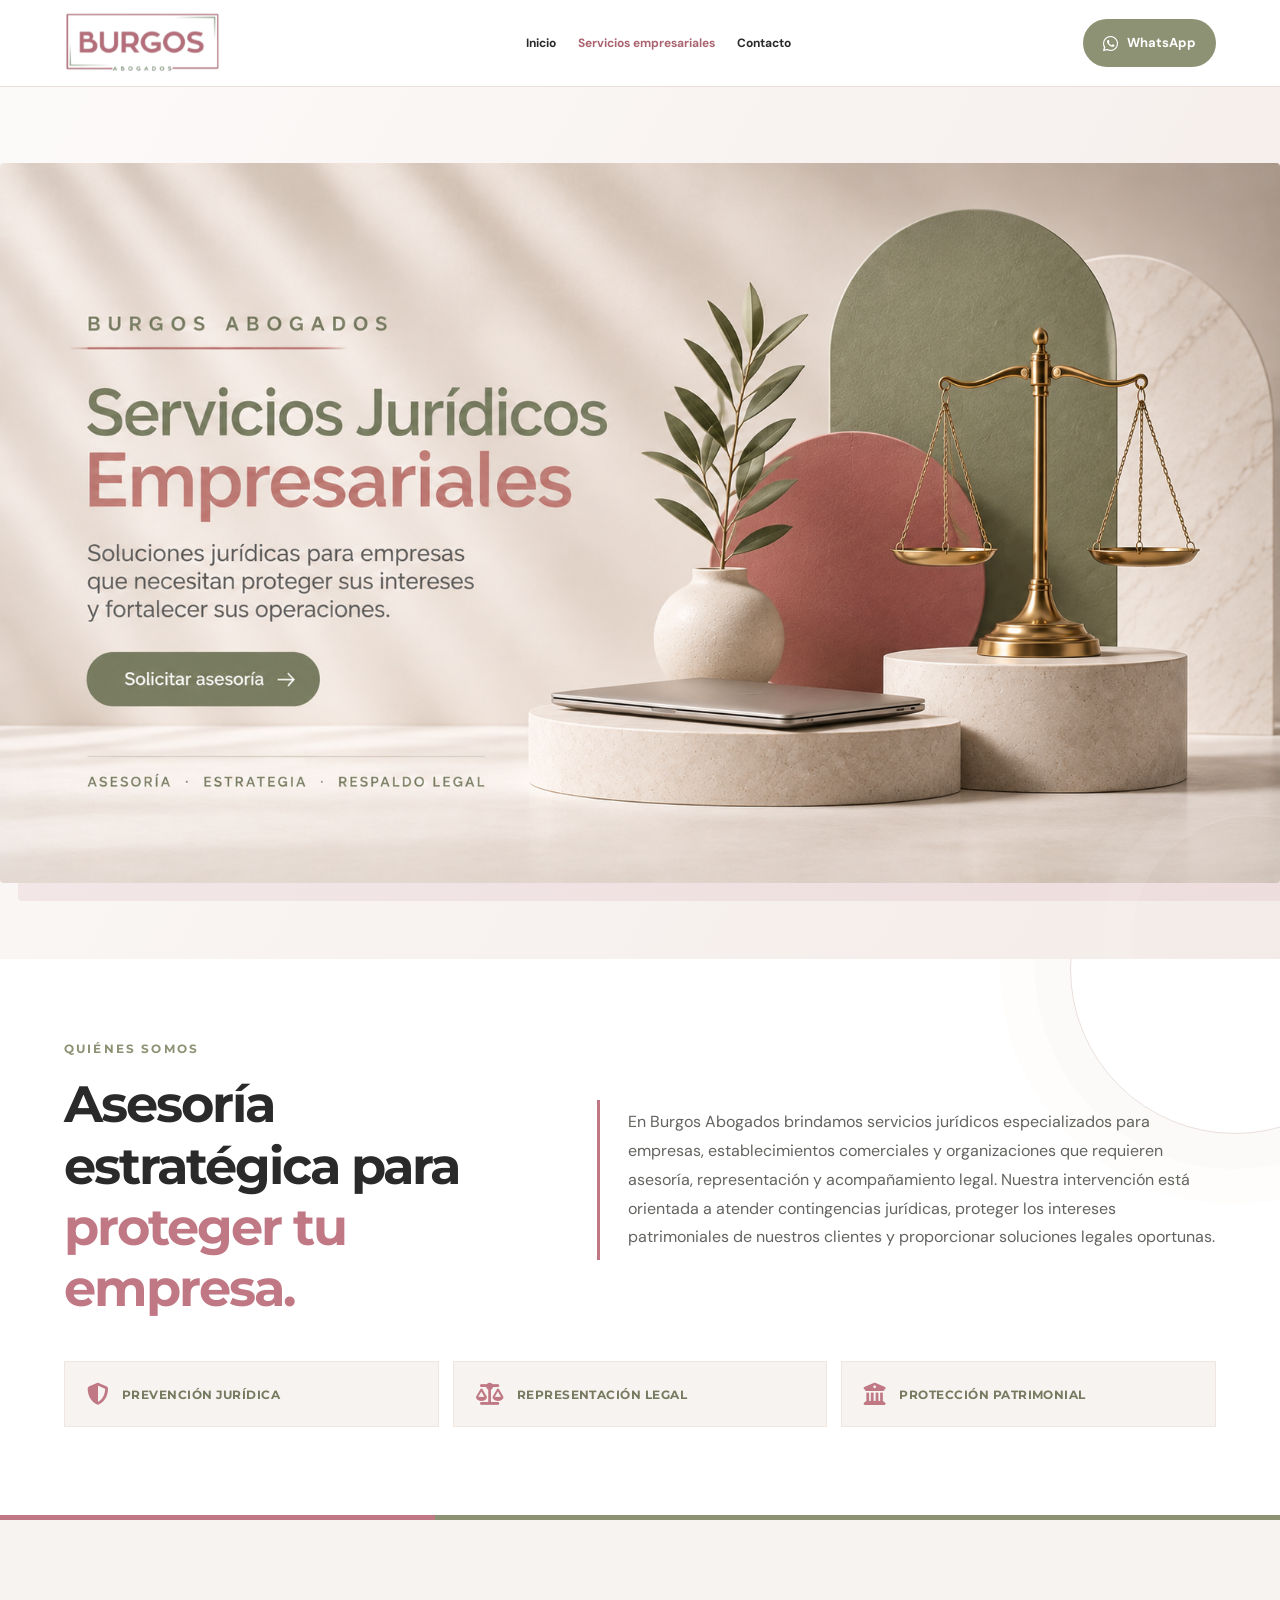
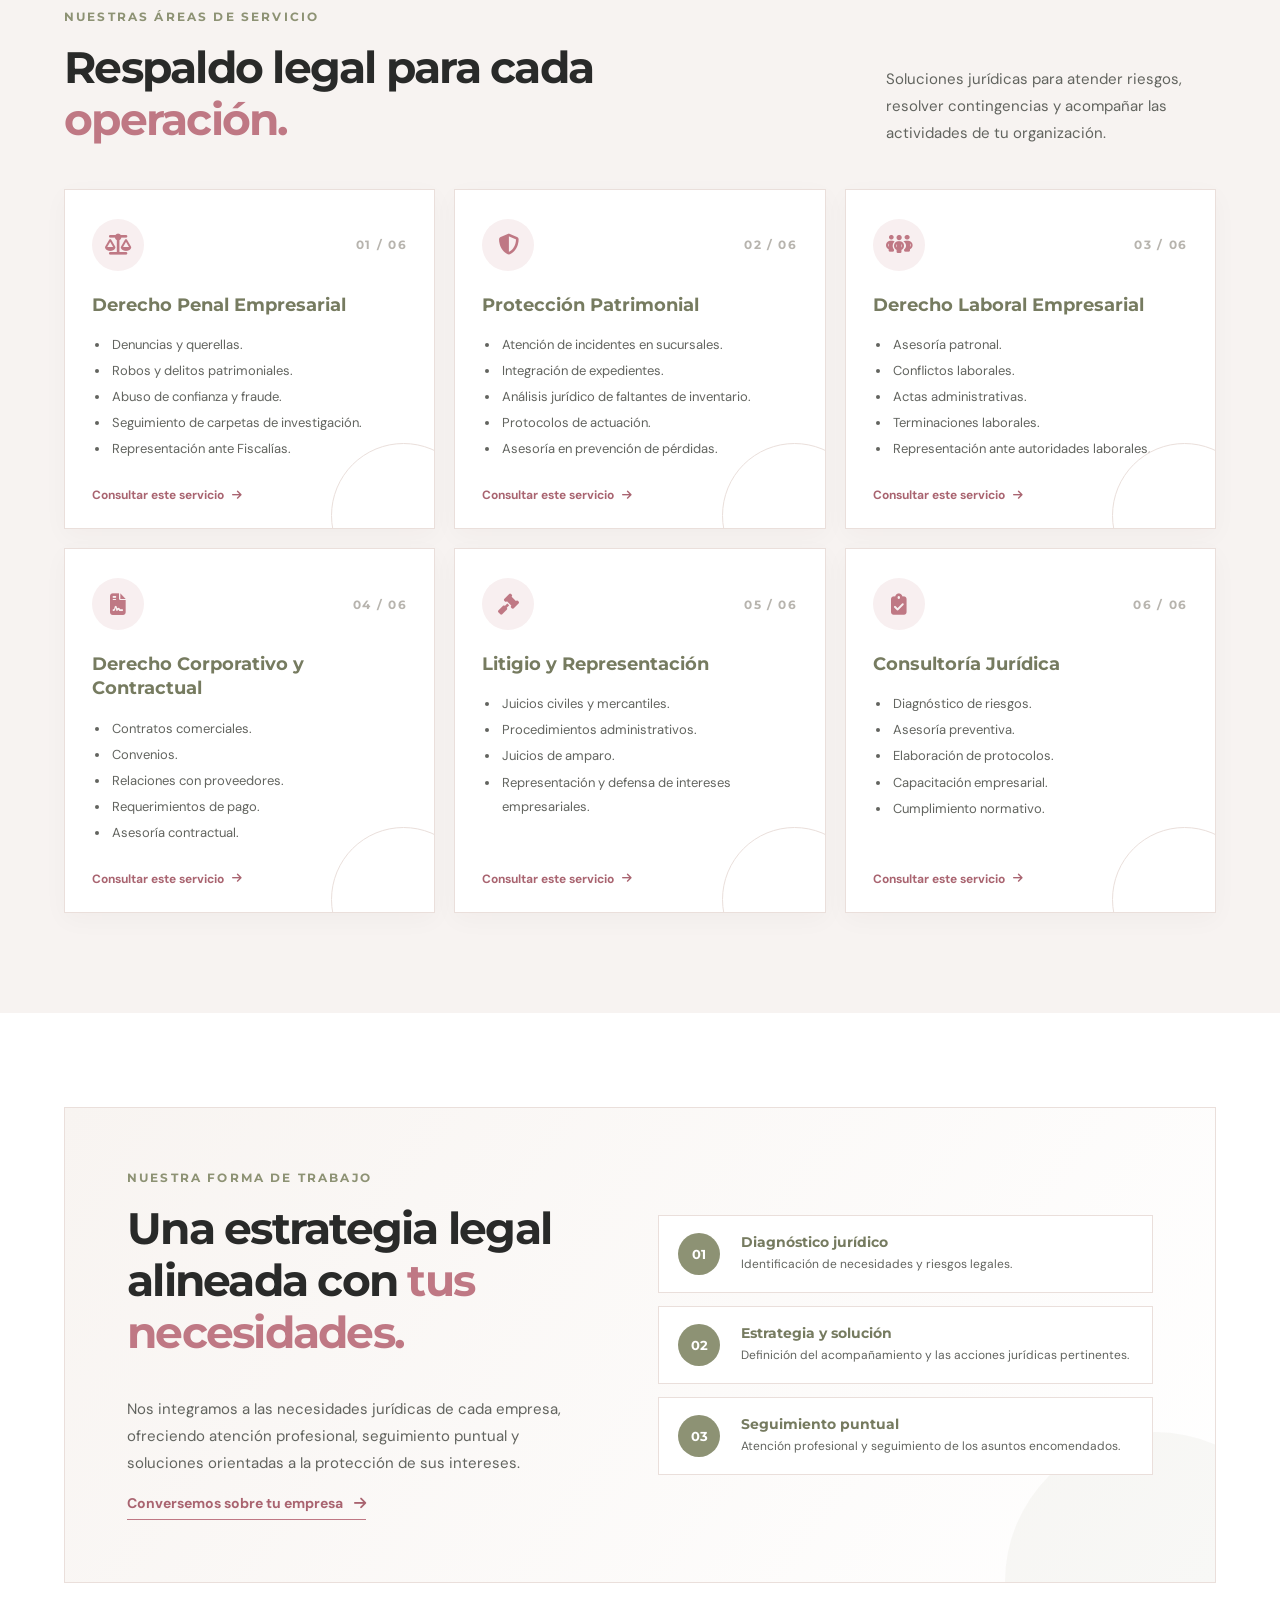
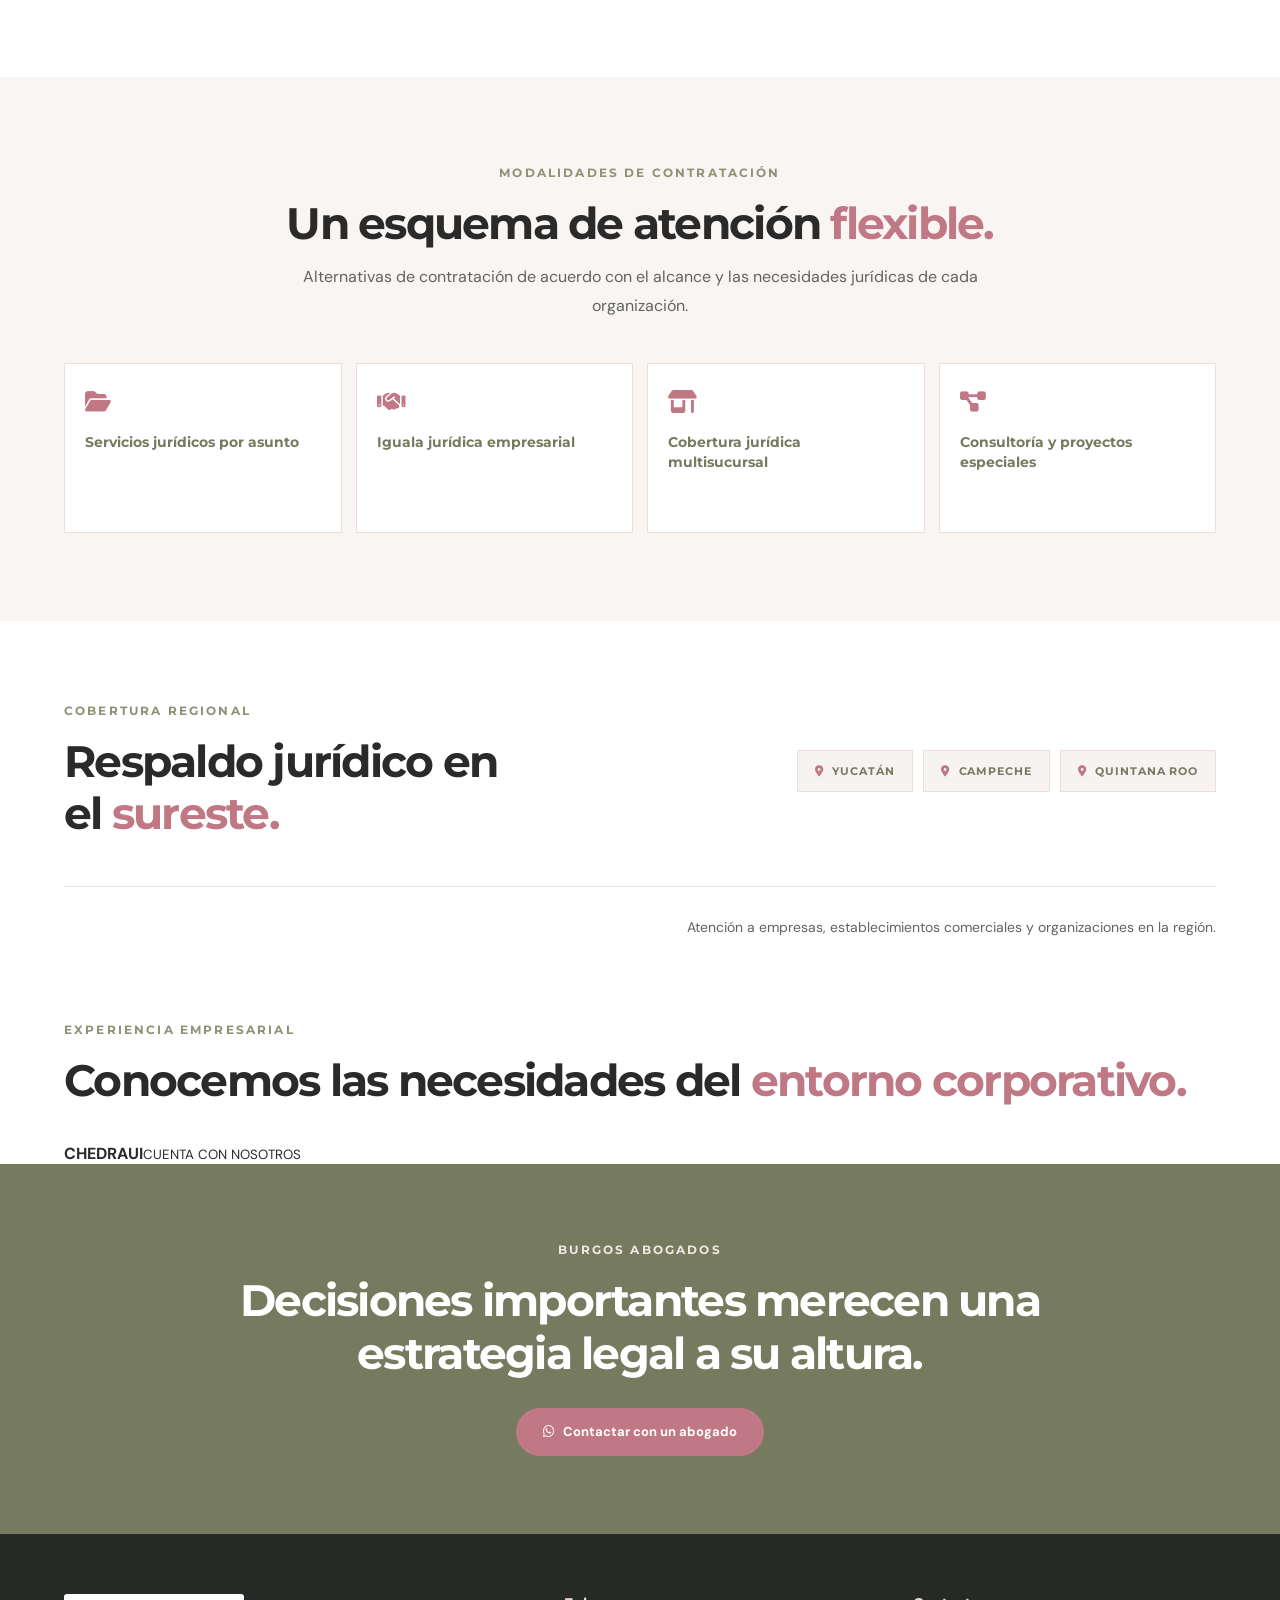
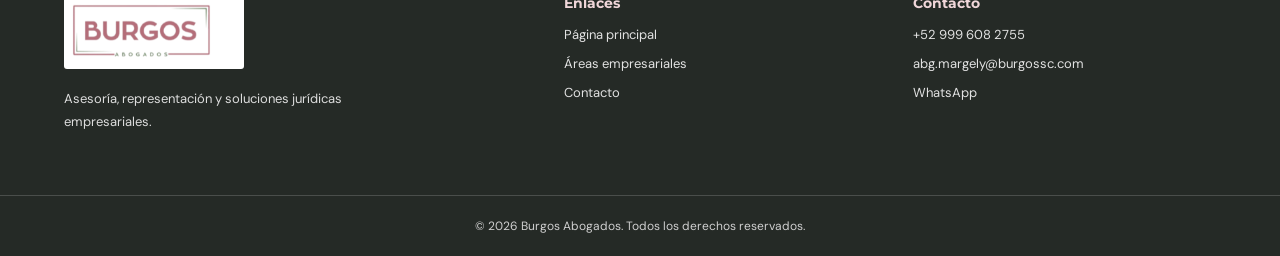
==== servicios-empresariales.html @ be6a63e0 "Update servicios-empresariales.html" ====
<!DOCTYPE html>
<html lang="es">
<head>
<meta charset="UTF-8"><meta name="viewport" content="width=device-width, initial-scale=1">
<title>Servicios Jurídicos Empresariales | Burgos Abogados</title>
<meta name="description" content="Asesoría, representación y soluciones jurídicas empresariales en Yucatán, Campeche y Quintana Roo.">
<link rel="icon" type="image/png" href="assets/logo.icono.png">
<link rel="preconnect" href="https://fonts.googleapis.com"><link rel="preconnect" href="https://fonts.gstatic.com" crossorigin>
<link href="https://fonts.googleapis.com/css2?family=Montserrat:wght@400;500;600;700;800&family=DM+Sans:wght@400;500;600;700&display=swap" rel="stylesheet">
<link rel="stylesheet" href="https://cdnjs.cloudflare.com/ajax/libs/font-awesome/6.5.2/css/all.min.css"><link rel="stylesheet" href="style.css">
<style>
/* Rediseño exclusivo de servicios empresariales. El hero original se conserva sin cambios. */
.business-page{--bp-rose:#bf7884;--bp-green:#8d9274;--bp-dark:#767b60;--bp-cream:#f7f3f1;--bp-border:#eadfdb}
.business-page .business-hero{padding:76px 0;background:linear-gradient(120deg,#fcfaf9,#f3ebe8)}
.business-page .business-hero-grid{display:grid;grid-template-columns:1.05fr .95fr;gap:55px;align-items:center}
.business-page .business-hero h1{font-size:clamp(38px,4.6vw,62px);line-height:1.12;letter-spacing:-.05em}
.business-page .business-hero p{color:var(--muted);font-size:17px}
.business-page .business-hero img{width:100%;height:auto;object-fit:contain;border-radius:4px;box-shadow:18px 18px 0 #bf788420}
/* Intro */
.business-intro-band{position:relative;overflow:hidden;background:#fff;padding:82px 0 88px}
.business-intro-band:after{content:"";position:absolute;width:330px;height:330px;border:1px solid #eadfdb;border-radius:50%;right:-120px;top:-155px;box-shadow:0 0 0 35px #f7f3f155,0 0 0 70px #f7f3f133;pointer-events:none}
.business-intro-layout{position:relative;z-index:1;display:grid;grid-template-columns:.85fr 1.15fr;gap:75px;align-items:center}
.business-intro-title h2{font-size:clamp(34px,4vw,51px);margin:0;max-width:480px}
.business-intro-copy{border-left:3px solid var(--rose);padding:8px 0 8px 28px}
.business-intro-copy p{font-size:16px;color:var(--muted);margin:0}
.business-pillars{display:grid;grid-template-columns:repeat(3,1fr);gap:14px;margin-top:42px}
.business-pillar{background:var(--cream);padding:21px 22px;border:1px solid #efe6e2;display:flex;align-items:center;gap:13px}
.business-pillar i{font-size:22px;color:var(--rose)}
.business-pillar span{font:700 12px Montserrat,sans-serif;letter-spacing:.04em;color:var(--green-dark)}
/* Areas */
.business-areas{position:relative;background:var(--cream);padding:94px 0 100px}
.business-areas:before{content:"";position:absolute;left:0;top:0;width:100%;height:5px;background:linear-gradient(90deg,var(--rose) 0 34%,var(--green) 34% 100%)}
.business-areas .section-head{align-items:end}
.business-areas .section-head>p{font-size:15px}
.business-cards{display:grid;grid-template-columns:repeat(3,minmax(0,1fr));gap:19px}
.business-card{position:relative;overflow:hidden;display:flex;flex-direction:column;min-height:330px;background:#fff;border:1px solid var(--bp-border);padding:29px 27px 25px;box-shadow:0 7px 24px #34251c08;transition:transform .25s,box-shadow .25s}
.business-card:after{content:"";position:absolute;right:-42px;bottom:-60px;width:145px;height:145px;border:1px solid #eadfdb;border-radius:50%;pointer-events:none}
.business-card:hover{transform:translateY(-6px);box-shadow:0 18px 36px #34251c12}
.business-card-top{display:flex;align-items:center;justify-content:space-between;margin-bottom:22px}
.business-card-icon{width:52px;height:52px;display:grid;place-items:center;background:#f8eff0;border-radius:50%;color:var(--rose);font-size:21px}
.business-card-number{font:700 12px Montserrat,sans-serif;letter-spacing:.14em;color:#b7b4ae}
.business-card h3{font-size:18px;line-height:1.35;color:var(--green-dark);margin-bottom:14px}
.business-card ul{padding-left:18px;margin:0 0 24px;color:var(--muted);font-size:13px;line-height:1.85}
.business-card li{padding-left:2px;margin:2px 0}
.business-card .card-contact{position:relative;z-index:1;margin-top:auto;display:inline-flex;align-items:center;gap:8px;color:var(--rose-dark);font-size:12px;font-weight:700}
.business-card .card-contact i{font-size:11px;transition:transform .2s}
.business-card .card-contact:hover i{transform:translateX(4px)}
/* Approach */
.business-approach{padding:94px 0;background:#fff}
.business-approach-panel{display:grid;grid-template-columns:1fr 1.05fr;gap:60px;align-items:center;background:linear-gradient(125deg,#f8f4f1,#fff);border:1px solid var(--bp-border);padding:clamp(30px,5vw,62px);position:relative;overflow:hidden}
.business-approach-panel:after{content:"";position:absolute;right:-90px;bottom:-150px;width:300px;height:300px;border-radius:50%;background:#8d927410}
.business-approach-copy,.business-steps{position:relative;z-index:1}
.business-approach-copy h2{max-width:480px}
.business-approach-copy p{color:var(--muted);font-size:15px;max-width:450px}
.business-steps{display:grid;gap:13px}
.business-step{display:grid;grid-template-columns:48px 1fr;gap:15px;align-items:center;background:#fff;border:1px solid var(--bp-border);padding:17px 19px}
.business-step .step-no{width:42px;height:42px;border-radius:50%;display:grid;place-items:center;background:var(--green);color:#fff;font:700 13px Montserrat,sans-serif}
.business-step h3{font-size:14px;color:var(--green-dark);margin:0 0 4px}
.business-step p{font-size:12px;line-height:1.6;color:var(--muted);margin:0}
/* Contract modes */
.business-modes{background:#f8f5f3;padding:88px 0}
.business-modes-head{text-align:center;max-width:720px;margin:0 auto 42px}
.business-modes-head h2{margin-bottom:13px}
.business-modes-head p{color:var(--muted);margin:0}
.business-mode-grid{display:grid;grid-template-columns:repeat(4,1fr);gap:14px}
.business-mode{background:#fff;border:1px solid var(--bp-border);padding:26px 20px;min-height:170px}
.business-mode i{font-size:23px;color:var(--rose);margin-bottom:19px}
.business-mode h3{font-size:14px;line-height:1.45;color:var(--green-dark);margin:0}
/* Coverage */
.business-coverage{padding:82px 0;background:#fff}
.business-coverage-inner{display:flex;align-items:center;justify-content:space-between;gap:45px;border-bottom:1px solid var(--bp-border);padding-bottom:46px}
.business-coverage h2{margin:0;max-width:440px}
.business-regions{display:flex;flex-wrap:wrap;gap:10px;justify-content:flex-end}
.business-region{display:inline-flex;align-items:center;gap:9px;padding:13px 17px;border:1px solid var(--bp-border);background:var(--cream);font:700 11px Montserrat,sans-serif;letter-spacing:.08em;color:var(--green-dark)}
.business-region i{color:var(--rose)}
.business-coverage-note{max-width:790px;margin:28px 0 0 auto;color:var(--muted);font-size:14px;text-align:right}
/* Clients */
<section class="business-clients" id="clientes">
  <div class="container">
    <span class="eyebrow">RELACIONES PROFESIONALES</span>
    <h2>Nuestros clientes</h2>
    <p>
      La confianza de organizaciones que requieren atención
      jurídica seria, estratégica y cercana.
    </p>

    <div class="business-client-mark">
      <img
        src="https://upload.wikimedia.org/wikipedia/commons/5/59/Chedraui2022logo.png"
        alt="Logotipo de Tiendas Chedraui"
        loading="lazy">
    </div>
  </div>
</section>
/* CTA */
.business-page .statement{position:relative;overflow:hidden;padding:84px 0;background:linear-gradient(115deg,#777d61,#8d9274);color:#fff;text-align:center}
.business-page .statement:before,.business-page .statement:after{content:"";position:absolute;width:250px;height:250px;border:1px solid #ffffff28;border-radius:50%;pointer-events:none}
.business-page .statement:before{left:-100px;top:-135px;box-shadow:0 0 0 28px #ffffff0c,0 0 0 56px #ffffff09}
.business-page .statement:after{right:-100px;bottom:-165px;box-shadow:0 0 0 28px #ffffff0c,0 0 0 56px #ffffff09}
.business-page .statement .container{position:relative;z-index:1}
.business-page .statement h2{max-width:800px;margin:0 auto 28px}
.business-page .statement .btn-primary{background:var(--rose);border-radius:999px;padding-inline:27px}
.business-page .statement .btn-primary:hover{background:var(--rose-dark)}
.business-page footer{margin-top:0}
@media(max-width:900px){.business-intro-layout{gap:35px}.business-cards{grid-template-columns:repeat(2,minmax(0,1fr))}.business-mode-grid{grid-template-columns:repeat(2,1fr)}.business-approach-panel{gap:30px}.business-coverage-inner{align-items:flex-start;flex-direction:column}.business-regions{justify-content:flex-start}.business-coverage-note{text-align:left;margin-left:0}}
@media(max-width:650px){.business-page .business-hero{padding:42px 0}.business-page .business-hero-grid{grid-template-columns:1fr;gap:28px}.business-page .business-hero h1{font-size:clamp(34px,9vw,43px)}.business-page .business-hero img{max-width:100%}.business-intro-band,.business-areas,.business-approach,.business-modes,.business-coverage{padding:58px 0}.business-intro-layout{grid-template-columns:1fr;gap:22px}.business-intro-copy{padding-left:18px}.business-pillars{grid-template-columns:1fr;gap:9px;margin-top:26px}.business-pillar{padding:16px}.business-areas .section-head{display:block}.business-cards{grid-template-columns:1fr;gap:12px}.business-card{min-height:0;padding:24px}.business-card ul{margin-bottom:20px}.business-approach-panel{grid-template-columns:1fr;gap:27px;padding:25px 19px}.business-mode-grid{grid-template-columns:1fr 1fr;gap:9px}.business-mode{min-height:145px;padding:20px 15px}.business-coverage-inner{gap:22px;padding-bottom:30px}.business-regions{display:grid;grid-template-columns:1fr;gap:8px;width:100%}.business-region{justify-content:flex-start}.business-coverage-note{font-size:13px}.business-clients{padding:52px 0}.business-page .statement{padding:62px 0}}
@media(max-width:370px){.business-mode-grid{grid-template-columns:1fr}.business-step{grid-template-columns:42px 1fr;padding:14px}.business-step .step-no{width:38px;height:38px}}
</style>
</head>
<body class="business-page">
<header class="site-header"><div class="container navbar">
  <a class="logo" href="index.html" aria-label="Burgos Abogados, inicio"><img src="assets/logo-burgos.png" alt="Burgos Abogados"></a>
  <nav class="desktop-nav" aria-label="Navegación principal"><a href="index.html">Inicio</a><a class="active" href="servicios-empresariales.html">Servicios empresariales</a><a href="index.html#contacto">Contacto</a></nav>
  <div class="header-actions"><a class="btn-top" href="https://wa.me/529996082755?text=Hola%2C%20deseo%20informaci%C3%B3n%20sobre%20servicios%20jur%C3%ADdicos%20empresariales." target="_blank" rel="noopener"><i class="fa-brands fa-whatsapp"></i><span>WhatsApp</span></a><a class="btn-business-mobile" href="index.html">Inicio</a></div>
</div></header>
<main>
<section class="business-hero" aria-label="Servicios jurídicos empresariales Burgos Abogados"><div class="business-hero-wrap"><img src="assets/empresarial-burgos.png" alt="Servicios jurídicos empresariales: asesoría, estrategia y respaldo legal" fetchpriority="high"><a class="business-hero-cta" href="https://wa.me/529996082755?text=Hola%2C%20deseo%20agendar%20una%20asesor%C3%ADa%20jur%C3%ADdica%20empresarial." target="_blank" rel="noopener" aria-label="Solicitar asesoría jurídica empresarial por WhatsApp" title="Solicitar asesoría por WhatsApp"></a></div></section>

<section class="business-intro-band"><div class="container">
  <div class="business-intro-layout">
    <div class="business-intro-title"><span class="eyebrow">QUIÉNES SOMOS</span><h2>Asesoría estratégica para <em>proteger tu empresa.</em></h2></div>
    <div class="business-intro-copy"><p>En Burgos Abogados brindamos servicios jurídicos especializados para empresas, establecimientos comerciales y organizaciones que requieren asesoría, representación y acompañamiento legal. Nuestra intervención está orientada a atender contingencias jurídicas, proteger los intereses patrimoniales de nuestros clientes y proporcionar soluciones legales oportunas.</p></div>
  </div>
  <div class="business-pillars"><div class="business-pillar"><i class="fa-solid fa-shield-halved"></i><span>PREVENCIÓN JURÍDICA</span></div><div class="business-pillar"><i class="fa-solid fa-scale-balanced"></i><span>REPRESENTACIÓN LEGAL</span></div><div class="business-pillar"><i class="fa-solid fa-building-columns"></i><span>PROTECCIÓN PATRIMONIAL</span></div></div>
</div></section>
<section class="business-areas" id="areas-empresariales"><div class="container">
 <div class="section-head"><div><span class="eyebrow">NUESTRAS ÁREAS DE SERVICIO</span><h2>Respaldo legal para cada <em>operación.</em></h2></div><p>Soluciones jurídicas para atender riesgos, resolver contingencias y acompañar las actividades de tu organización.</p></div>
 <div class="business-cards">
  <article class="business-card"><div class="business-card-top"><span class="business-card-icon"><i class="fa-solid fa-scale-balanced"></i></span><span class="business-card-number">01 / 06</span></div><h3>Derecho Penal Empresarial</h3><ul><li>Denuncias y querellas.</li><li>Robos y delitos patrimoniales.</li><li>Abuso de confianza y fraude.</li><li>Seguimiento de carpetas de investigación.</li><li>Representación ante Fiscalías.</li></ul><a class="card-contact" href="https://wa.me/529996082755?text=Hola%2C%20deseo%20asesor%C3%ADa%20en%20Derecho%20Penal%20Empresarial." target="_blank" rel="noopener">Consultar este servicio <i class="fa-solid fa-arrow-right"></i></a></article>
  <article class="business-card"><div class="business-card-top"><span class="business-card-icon"><i class="fa-solid fa-shield-halved"></i></span><span class="business-card-number">02 / 06</span></div><h3>Protección Patrimonial</h3><ul><li>Atención de incidentes en sucursales.</li><li>Integración de expedientes.</li><li>Análisis jurídico de faltantes de inventario.</li><li>Protocolos de actuación.</li><li>Asesoría en prevención de pérdidas.</li></ul><a class="card-contact" href="https://wa.me/529996082755?text=Hola%2C%20deseo%20asesor%C3%ADa%20en%20Protecci%C3%B3n%20Patrimonial." target="_blank" rel="noopener">Consultar este servicio <i class="fa-solid fa-arrow-right"></i></a></article>
  <article class="business-card"><div class="business-card-top"><span class="business-card-icon"><i class="fa-solid fa-people-group"></i></span><span class="business-card-number">03 / 06</span></div><h3>Derecho Laboral Empresarial</h3><ul><li>Asesoría patronal.</li><li>Conflictos laborales.</li><li>Actas administrativas.</li><li>Terminaciones laborales.</li><li>Representación ante autoridades laborales.</li></ul><a class="card-contact" href="https://wa.me/529996082755?text=Hola%2C%20deseo%20asesor%C3%ADa%20en%20Derecho%20Laboral%20Empresarial." target="_blank" rel="noopener">Consultar este servicio <i class="fa-solid fa-arrow-right"></i></a></article>
  <article class="business-card"><div class="business-card-top"><span class="business-card-icon"><i class="fa-solid fa-file-contract"></i></span><span class="business-card-number">04 / 06</span></div><h3>Derecho Corporativo y Contractual</h3><ul><li>Contratos comerciales.</li><li>Convenios.</li><li>Relaciones con proveedores.</li><li>Requerimientos de pago.</li><li>Asesoría contractual.</li></ul><a class="card-contact" href="https://wa.me/529996082755?text=Hola%2C%20deseo%20asesor%C3%ADa%20en%20Derecho%20Corporativo%20y%20Contractual." target="_blank" rel="noopener">Consultar este servicio <i class="fa-solid fa-arrow-right"></i></a></article>
  <article class="business-card"><div class="business-card-top"><span class="business-card-icon"><i class="fa-solid fa-gavel"></i></span><span class="business-card-number">05 / 06</span></div><h3>Litigio y Representación</h3><ul><li>Juicios civiles y mercantiles.</li><li>Procedimientos administrativos.</li><li>Juicios de amparo.</li><li>Representación y defensa de intereses empresariales.</li></ul><a class="card-contact" href="https://wa.me/529996082755?text=Hola%2C%20deseo%20asesor%C3%ADa%20en%20Litigio%20y%20Representaci%C3%B3n." target="_blank" rel="noopener">Consultar este servicio <i class="fa-solid fa-arrow-right"></i></a></article>
  <article class="business-card"><div class="business-card-top"><span class="business-card-icon"><i class="fa-solid fa-clipboard-check"></i></span><span class="business-card-number">06 / 06</span></div><h3>Consultoría Jurídica</h3><ul><li>Diagnóstico de riesgos.</li><li>Asesoría preventiva.</li><li>Elaboración de protocolos.</li><li>Capacitación empresarial.</li><li>Cumplimiento normativo.</li></ul><a class="card-contact" href="https://wa.me/529996082755?text=Hola%2C%20deseo%20asesor%C3%ADa%20en%20Consultor%C3%ADa%20Jur%C3%ADdica." target="_blank" rel="noopener">Consultar este servicio <i class="fa-solid fa-arrow-right"></i></a></article>
 </div>
</div></section>
<section class="business-approach"><div class="container"><div class="business-approach-panel">
 <div class="business-approach-copy"><span class="eyebrow">NUESTRA FORMA DE TRABAJO</span><h2>Una estrategia legal alineada con <em>tus necesidades.</em></h2><p>Nos integramos a las necesidades jurídicas de cada empresa, ofreciendo atención profesional, seguimiento puntual y soluciones orientadas a la protección de sus intereses.</p><a class="text-link" href="https://wa.me/529996082755?text=Hola%2C%20deseo%20conocer%20la%20propuesta%20de%20servicios%20empresariales%20de%20Burgos%20Abogados." target="_blank" rel="noopener">Conversemos sobre tu empresa <i class="fa-solid fa-arrow-right"></i></a></div>
 <div class="business-steps"><div class="business-step"><span class="step-no">01</span><div><h3>Diagnóstico jurídico</h3><p>Identificación de necesidades y riesgos legales.</p></div></div><div class="business-step"><span class="step-no">02</span><div><h3>Estrategia y solución</h3><p>Definición del acompañamiento y las acciones jurídicas pertinentes.</p></div></div><div class="business-step"><span class="step-no">03</span><div><h3>Seguimiento puntual</h3><p>Atención profesional y seguimiento de los asuntos encomendados.</p></div></div></div>
</div></div></section>
<section class="business-modes"><div class="container"><div class="business-modes-head"><span class="eyebrow">MODALIDADES DE CONTRATACIÓN</span><h2>Un esquema de atención <em>flexible.</em></h2><p>Alternativas de contratación de acuerdo con el alcance y las necesidades jurídicas de cada organización.</p></div><div class="business-mode-grid">
 <article class="business-mode"><i class="fa-solid fa-folder-open"></i><h3>Servicios jurídicos por asunto</h3></article>
 <article class="business-mode"><i class="fa-solid fa-handshake"></i><h3>Iguala jurídica empresarial</h3></article>
 <article class="business-mode"><i class="fa-solid fa-shop"></i><h3>Cobertura jurídica multisucursal</h3></article>
 <article class="business-mode"><i class="fa-solid fa-diagram-project"></i><h3>Consultoría y proyectos especiales</h3></article>
</div></div></section>
<section class="business-coverage"><div class="container"><div class="business-coverage-inner"><div><span class="eyebrow">COBERTURA REGIONAL</span><h2>Respaldo jurídico en el <em>sureste.</em></h2></div><div class="business-regions"><span class="business-region"><i class="fa-solid fa-location-dot"></i> YUCATÁN</span><span class="business-region"><i class="fa-solid fa-location-dot"></i> CAMPECHE</span><span class="business-region"><i class="fa-solid fa-location-dot"></i> QUINTANA ROO</span></div></div><p class="business-coverage-note">Atención a empresas, establecimientos comerciales y organizaciones en la región.</p></div></section>
<section class="business-clients"><div class="container"><span class="eyebrow">EXPERIENCIA EMPRESARIAL</span><h2>Conocemos las necesidades del <em>entorno corporativo.</em></h2><div class="business-client-mark" aria-label="Chedraui"><strong>CHEDRAUI</strong><small>CUENTA CON NOSOTROS</small></div></div></section>
<section class="statement"><div class="container"><span class="eyebrow">BURGOS ABOGADOS</span><h2>Decisiones importantes merecen una estrategia legal a su altura.</h2><a class="btn-primary" href="https://wa.me/529996082755?text=Hola%2C%20deseo%20contactar%20a%20un%20abogado%20sobre%20servicios%20jur%C3%ADdicos%20empresariales." target="_blank" rel="noopener"><i class="fa-brands fa-whatsapp"></i> Contactar con un abogado</a></div></section>
</main>
<footer><div class="container footer-grid"><div><img src="assets/logo-burgos.png" alt="Burgos Abogados" class="footer-logo"><p>Asesoría, representación y soluciones jurídicas empresariales.</p></div><div><h3>Enlaces</h3><a href="index.html">Página principal</a><a href="#areas-empresariales">Áreas empresariales</a><a href="index.html#contacto">Contacto</a></div><div><h3>Contacto</h3><a href="tel:+529996082755">+52 999 608 2755</a><a href="mailto:abg.margely@burgossc.com">abg.margely@burgossc.com</a><a href="https://wa.me/529996082755" target="_blank" rel="noopener">WhatsApp</a></div></div><div class="copyright">© 2026 Burgos Abogados. Todos los derechos reservados.</div></footer>
</body>
</html>
---- style.css ----
/* BURGOS ABOGADOS | CSS responsive */
:root{--rose:#bf7884;--rose-dark:#a96470;--green:#8d9274;--green-dark:#767b60;--cream:#f7f3f1;--border:#eadfdb;--ink:#292a29;--muted:#62645f;--white:#fff}
*,*::before,*::after{box-sizing:border-box}
html{scroll-behavior:smooth;scroll-padding-top:95px}
body{margin:0;background:var(--white);font-family:"DM Sans",sans-serif;color:var(--ink);overflow-x:hidden}
img{display:block;max-width:100%;height:auto}
a{color:inherit;text-decoration:none}
button{font:inherit;cursor:pointer}
h1,h2,h3,p{margin-top:0}
h1,h2,h3{font-family:Montserrat,sans-serif}
p{line-height:1.8}
.container{width:min(90%,1240px);margin-inline:auto}
.section{padding:96px 0}
.eyebrow{display:block;margin-bottom:18px;color:var(--green);font:700 12px Montserrat,sans-serif;letter-spacing:.18em}
h2{font-size:clamp(30px,3.4vw,46px);line-height:1.2;letter-spacing:-.04em}
h1 em,h2 em{font-style:normal;color:var(--rose)}
.btn-top,.btn-primary,.btn-secondary,.btn-business-mobile{display:inline-flex;align-items:center;justify-content:center;gap:9px;min-height:48px;padding:14px 20px;border-radius:999px;font-size:13px;font-weight:700;line-height:1.25;transition:background .2s,transform .2s}
.btn-top,.btn-primary{background:var(--green);color:#fff}
.btn-top:hover,.btn-primary:hover{background:var(--green-dark);transform:translateY(-2px)}
.btn-secondary,.btn-business-mobile{border:1px solid var(--green);color:var(--green-dark);background:#fff}
.btn-secondary:hover,.btn-business-mobile:hover{background:#eef0e9}
.site-header{position:sticky;top:0;z-index:1000;background:rgba(255,255,255,.97);border-bottom:1px solid var(--border);backdrop-filter:blur(12px)}
.navbar{min-height:86px;display:flex;align-items:center;justify-content:space-between;gap:22px}
.logo{display:block;flex:0 0 auto}
.logo img{width:178px;max-height:65px;object-fit:contain;object-position:left center}
.desktop-nav{display:flex;align-items:center;gap:clamp(12px,1.7vw,25px)}
.desktop-nav a{font-size:12px;font-weight:700;white-space:nowrap;transition:color .2s}
.desktop-nav a:hover,.desktop-nav a.active{color:var(--rose-dark)}
.desktop-nav .nav-business{color:var(--green-dark)}
.header-actions{display:flex;align-items:center;gap:9px;flex:0 0 auto}
.btn-business-mobile{display:none}
.hero{padding:70px 0 78px;background:linear-gradient(120deg,#fcfaf9,#f3ebe8);overflow:hidden}
.hero-grid{display:grid;grid-template-columns:minmax(0,1.05fr) minmax(0,.95fr);align-items:center;gap:clamp(30px,5vw,78px)}
.hero-content{min-width:0}
.hero h1{font-size:clamp(40px,4.6vw,64px);line-height:1.12;letter-spacing:-.055em;margin-bottom:22px;font-weight:800}
.hero-content>p:not(.hero-note){max-width:560px;color:var(--muted);font-size:17px;margin-bottom:0}
.hero-actions{display:flex;flex-wrap:wrap;gap:12px;margin-top:30px}
.hero-actions .btn-primary,.hero-actions .btn-secondary{min-height:56px}
.hero-note{margin:30px 0 0;color:var(--muted);font-size:10px;font-weight:700;letter-spacing:.1em}
.hero-note span{display:inline-block;width:18px;height:2px;background:var(--rose);vertical-align:middle;margin-right:8px}
.hero-visual{min-width:0}
.hero-visual img{width:100%;height:auto;aspect-ratio:auto;object-fit:contain;object-position:center;border-radius:4px;box-shadow:20px 20px 0 rgba(191,120,132,.13)}
.value-strip{background:var(--green);color:#fff}
.value-inner{min-height:70px;display:flex;align-items:center;justify-content:space-between;gap:15px;flex-wrap:wrap}
.value-inner span{font:700 10px Montserrat,sans-serif;letter-spacing:.1em}
.confianza{background:#fff}
.confianza-grid{display:grid;grid-template-columns:minmax(0,1fr) minmax(0,1fr);gap:clamp(35px,6vw,85px);align-items:center}
.confianza-image img{width:100%;border-radius:4px;box-shadow:17px 17px 0 var(--cream)}
.confianza-content p{color:var(--muted);font-size:16px}
.trust-list{display:grid;gap:14px;margin:26px 0 32px}
.trust-list div{display:flex;align-items:flex-start;gap:12px;font-size:14px;font-weight:600}
.trust-list i{color:var(--green);padding-top:4px}
.text-link{display:inline-block;color:var(--rose-dark);font-size:14px;font-weight:700;border-bottom:1px solid var(--rose);padding-bottom:7px}
.text-link i{margin-left:8px}
.services{background:var(--cream)}
.section-head{display:flex;justify-content:space-between;align-items:end;gap:40px;margin-bottom:42px}
.section-head h2{max-width:650px;margin-bottom:0}
.section-head>p{max-width:330px;color:var(--muted);margin-bottom:0}
.cards{display:grid;grid-template-columns:repeat(4,minmax(0,1fr));gap:17px}
.service-card{position:relative;display:flex;flex-direction:column;align-items:flex-start;min-width:0;min-height:270px;padding:29px 23px;background:#fff;border:1px solid var(--border);transition:transform .2s,box-shadow .2s}
.service-card:hover{transform:translateY(-5px);box-shadow:0 15px 35px #33221c0e}
.service-card .number{align-self:flex-end;color:#aaa;font:700 11px Montserrat,sans-serif}
.service-card>i{font-size:27px;color:var(--rose);margin:5px 0 20px}
.service-card h3{font-size:16px;line-height:1.35;color:var(--green-dark);margin-bottom:10px}
.service-card p{font-size:13px;line-height:1.7;color:var(--muted);margin-bottom:0}
.statement{padding:78px 0;background:var(--green-dark);color:#fff;text-align:center}
.statement .eyebrow{color:#f1e8e5}
.statement h2{max-width:800px;margin:0 auto 28px}
.statement .btn-primary{background:var(--rose)}
.statement .btn-primary:hover{background:var(--rose-dark)}
.faq-grid{display:grid;grid-template-columns:minmax(0,.8fr) minmax(0,1.2fr);gap:70px;align-items:start}
.faq-intro p{color:var(--muted)}
.faq-intro img{width:min(100%,420px);margin-top:30px;border-radius:4px}
.faq-list details{border-bottom:1px solid var(--border);padding:22px 0}
.faq-list details:first-child{border-top:1px solid var(--border)}
.faq-list summary{list-style:none;display:flex;align-items:center;justify-content:space-between;gap:20px;font:700 15px Montserrat,sans-serif;cursor:pointer}
.faq-list summary::-webkit-details-marker{display:none}
.faq-list summary::after{content:"+";font-size:25px;color:var(--rose);font-weight:400;flex:0 0 auto}
.faq-list details[open] summary::after{content:"−"}
.faq-list details p{color:var(--muted);font-size:14px;margin:17px 35px 0 0}
.contact{background:#fbf8f7}
.contact-grid{display:grid;grid-template-columns:minmax(0,.85fr) minmax(0,1.15fr);gap:55px;align-items:center}
.contact-info>h2{margin-bottom:30px}
.contact-item{display:flex;align-items:flex-start;gap:15px;margin:20px 0;font-size:15px;overflow-wrap:anywhere}
.contact-item i{width:18px;margin-top:4px;color:var(--green);flex:0 0 auto}
.contact-info>.btn-primary{margin-top:15px}
.map{height:390px;overflow:hidden;border-radius:4px;background:#eee}
.map iframe{width:100%;height:100%;border:0}
footer{background:#252a26;color:#fff;padding:60px 0 0}
.footer-grid{display:grid;grid-template-columns:1.5fr 1fr 1fr;gap:45px;padding-bottom:48px}
.footer-logo{width:180px;max-height:75px;object-fit:contain;object-position:left;background:#fff;border-radius:3px;padding:7px}
.footer-grid p{max-width:360px;margin-top:18px;color:#ddd;font-size:13px}
.footer-grid h3{font-size:14px;color:#f0d6d9}
.footer-grid a{display:block;margin:12px 0;color:#e2e2e2;font-size:13px;overflow-wrap:anywhere}
.copyright{border-top:1px solid #ffffff2b;text-align:center;padding:22px 0;color:#d0d0d0;font-size:12px}
.chatbot{position:fixed;z-index:1200;right:22px;bottom:98px;width:390px;max-width:calc(100vw - 32px);max-height:min(76vh,650px);display:flex;flex-direction:column;background:#fff;border-radius:16px;overflow:hidden;box-shadow:0 18px 65px #0003;opacity:0;visibility:hidden;transform:translateY(16px);transition:.25s}
.chatbot.show{opacity:1;visibility:visible;transform:translateY(0)}
.chat-header{display:flex;align-items:center;gap:12px;padding:15px 16px;background:var(--green);color:#fff;flex:0 0 auto}
.chat-header img{width:46px;height:46px;object-fit:contain;background:#fff;border-radius:8px;padding:5px}
.chat-header>div{flex:1;min-width:0}
.chat-header h3{font-size:15px;margin:0 0 4px}
.chat-header p{font-size:12px;margin:0;line-height:1.4}
.chat-header button{border:0;background:transparent;color:#fff;font-size:20px;padding:7px}
.chat-body{padding:17px;overflow-y:auto}
.chat-greeting{font-size:13px;color:var(--muted);margin-bottom:13px}
.chat-options{display:grid;gap:8px}
.chat-option{width:100%;text-align:left;padding:11px 13px;background:var(--cream);border:1px solid var(--border);border-radius:8px;font-size:13px;color:var(--ink)}
.chat-option:hover,.chat-option.active-option{border-color:var(--rose);background:#f8edf0}
.chat-response{font-size:13px;line-height:1.65}
.bot-message{background:#f7f7f6;border-radius:9px;padding:13px;margin-top:15px}
.chat-wa-btn{display:flex;align-items:center;justify-content:center;gap:8px;background:#258e50;color:#fff;border-radius:7px;padding:12px;margin-top:10px;font-weight:700}
.chatbot-toggle{position:fixed;z-index:1201;right:22px;bottom:22px;width:62px;height:62px;border:0;border-radius:50%;background:#25d366;color:#fff;font-size:29px;box-shadow:0 12px 35px #25d36655}
@media(max-width:1100px){
 .navbar{gap:14px}.logo img{width:150px}.desktop-nav{gap:11px}.desktop-nav a{font-size:11px}.btn-top{padding:12px 15px}
 .cards{grid-template-columns:repeat(2,minmax(0,1fr))}
 .hero-grid{gap:32px}
}
@media(max-width:900px){
 html{scroll-padding-top:78px}
 .navbar{min-height:76px;justify-content:space-between;gap:10px}
 .desktop-nav{display:none}
 .logo img{width:140px;max-height:54px}
 .header-actions{margin-left:auto;gap:7px}
 .btn-top,.btn-business-mobile{min-height:40px;padding:9px 12px;font-size:11px;white-space:nowrap}
 .btn-business-mobile{display:inline-flex}
 .hero{padding:52px 0}
 .hero-grid{grid-template-columns:minmax(0,1fr) minmax(0,.9fr);gap:25px}
 .hero h1{font-size:clamp(33px,4.6vw,45px)}
 .hero-content>p:not(.hero-note){font-size:15px}
 .hero-actions{flex-direction:column;align-items:stretch}
 .hero-actions a{width:100%}
 .section{padding:75px 0}
 .confianza-grid{gap:28px}
 .faq-grid{gap:35px}
 .contact-grid{gap:30px}
 .value-inner{justify-content:center;padding:18px 0;gap:12px 22px}
}
@media(max-width:600px){
 html{scroll-padding-top:72px}
 .container{width:calc(100% - 34px)}
 .section{padding:58px 0}
 .navbar{min-height:68px;gap:7px}
 .logo img{width:92px;max-height:44px}
 .header-actions{gap:6px}
 .btn-top,.btn-business-mobile{min-height:36px;padding:8px 8px;font-size:9px;gap:5px;border-radius:999px}
 .btn-top i{font-size:13px}
 .hero{padding:38px 0 44px}
 .hero-grid{grid-template-columns:1fr;gap:30px}
 .hero h1{font-size:clamp(34px,9vw,43px);letter-spacing:-.045em}
 .hero-content>p:not(.hero-note){font-size:15px}
 .hero-actions{display:grid;grid-template-columns:1fr;gap:10px}
 .hero-actions a{width:100%;min-height:50px}
 .hero-visual{width:100%;max-width:480px;margin:auto}
 .hero-visual img{width:100%;height:auto;aspect-ratio:auto;object-fit:contain;object-position:center;box-shadow:10px 10px 0 rgba(191,120,132,.12)}
 .hero-note{font-size:9px;line-height:1.6}
 .value-inner{display:grid;grid-template-columns:1fr 1fr;text-align:center;gap:14px 8px}
 .value-inner span{font-size:8px}
 .confianza-grid{display:flex;flex-direction:column;align-items:stretch;gap:27px}
 .confianza-content{order:1}
 .confianza-image{order:2;width:100%}
 .confianza-image img{width:100%;box-shadow:9px 9px 0 var(--cream)}
 .confianza-content p{font-size:15px}
 .section-head{display:block;margin-bottom:28px}
 .section-head>p{margin-top:16px}
 .cards{grid-template-columns:1fr;gap:12px}
 .service-card{min-height:0;padding:24px}
 .service-card>i{margin-bottom:13px}
 .statement{padding:58px 0}
 .faq-grid,.contact-grid{grid-template-columns:1fr;gap:32px}
 .faq-intro img{width:100%;max-width:100%;margin-top:22px}
 .faq-list summary{font-size:14px}
 .faq-list details{padding:19px 0}
 .map{height:290px}
 .footer-grid{grid-template-columns:1fr;gap:22px}
 .chatbot{right:10px;bottom:82px;max-width:calc(100vw - 20px);max-height:calc(100dvh - 100px)}
 .chatbot-toggle{right:14px;bottom:14px;width:56px;height:56px;font-size:26px}
}
@media(max-width:370px){
 .logo img{width:78px}
 .btn-top,.btn-business-mobile{font-size:8px;padding:7px 6px}
 .header-actions{gap:4px}
}
@media(prefers-reduced-motion:reduce){
 html{scroll-behavior:auto}
 *,*::before,*::after{transition:none!important}
}


/* HERO DE IMAGEN COMPLETA: reemplaza el diseño anterior de dos columnas */
.hero-image-only{padding:0;background:#f7f3f1;overflow:hidden}
.hero-image-wrap{position:relative;width:100%;max-width:1600px;margin:0 auto;background:#f7f3f1}
.hero-image-wrap>img{display:block;width:100%;height:auto;max-height:calc(100svh - 88px);object-fit:contain;object-position:center}
.hero-image-actions{position:absolute;left:max(5%,calc((100% - 1240px)/2));bottom:9%;display:flex;flex-wrap:wrap;gap:12px;max-width:90%}
.hero-image-actions .btn-primary,.hero-image-actions .btn-secondary{min-height:52px;box-shadow:0 5px 18px #33221c20}
.hero-image-actions .btn-secondary{background:rgba(255,255,255,.92)}
@media(max-width:900px){.hero-image-wrap>img{max-height:none}.hero-image-actions{left:4%;bottom:7%;gap:9px}.hero-image-actions .btn-primary,.hero-image-actions .btn-secondary{padding:13px 17px;font-size:12px}}
@media(max-width:650px){.hero-image-only{padding:0}.hero-image-wrap{display:flex;flex-direction:column}.hero-image-wrap>img{width:100%;height:auto;max-height:none;object-fit:contain}.hero-image-actions{position:static;left:auto;bottom:auto;max-width:none;width:100%;padding:14px 18px 18px;display:grid;grid-template-columns:1fr 1fr;gap:9px;background:#f7f3f1}.hero-image-actions .btn-primary,.hero-image-actions .btn-secondary{min-height:48px;padding:11px 9px;font-size:11px;text-align:center;line-height:1.25;white-space:normal}.hero-image-actions .btn-primary i{font-size:15px}}

/* =========================================================
   AJUSTES FINALES DE IDENTIDAD Y RESPONSIVE
   Se mantienen las secciones, colores y estructura existentes.
========================================================= */

/* Encabezado: logo siempre a la izquierda y accesos alineados */
.site-header{width:100%;}
.navbar{min-width:0;}
.logo{flex:0 0 auto;}
.logo img{display:block;width:170px;max-height:68px;height:auto;object-fit:contain;object-position:left center;}
.header-actions{display:flex;align-items:center;justify-content:flex-end;gap:10px;flex:0 0 auto;}
.btn-top i{font-size:17px;}
.btn-business-mobile{display:none;}

/* Hero: la imagen completa es el protagonista, sin recorte ni límite de altura */
.hero-image-only{padding:0!important;background:#f7f3f1;}
.hero-image-wrap{position:relative;width:100%;max-width:none;margin:0 auto;background:#f7f3f1;}
.hero-image-wrap>img{display:block;width:100%;height:auto;max-height:none;object-fit:contain;object-position:center;}
.hero-image-actions{left:max(5%,calc((100% - 1240px)/2));bottom:7%;display:flex;align-items:center;gap:12px;max-width:90%;}
.hero-image-actions .btn-primary,.hero-image-actions .btn-secondary{min-height:52px;padding:14px 22px;font-size:13px;box-shadow:0 5px 18px rgba(41,42,41,.14);}
.hero-image-actions .btn-primary i{font-size:17px;}

/* Imágenes de confianza y preguntas: respetan su proporción original */
.confianza-image img,.faq-intro img{display:block;width:100%;height:auto;object-fit:contain;}
.confianza-image{min-width:0;}
.confianza-content{min-width:0;}

/* Interacción accesible */
a:focus-visible,button:focus-visible,summary:focus-visible{outline:3px solid rgba(191,120,132,.55);outline-offset:3px;}

@media(max-width:1100px){
  .logo img{width:145px;}
  .desktop-nav{gap:10px;}
  .desktop-nav a{font-size:11px;}
  .navbar{gap:12px;}
}

@media(max-width:980px){
  .navbar{min-height:74px;justify-content:space-between;gap:8px;}
  .desktop-nav{display:none!important;}
  .logo img{width:125px;max-height:55px;}
  .header-actions{margin-left:auto;gap:8px;}
  .btn-top,.btn-business-mobile{display:inline-flex;align-items:center;justify-content:center;min-height:42px;padding:10px 13px;font-size:11px;white-space:nowrap;}
  .btn-business-mobile{display:inline-flex;}
  /* En tablet los botones quedan debajo para no tapar la imagen */
  .hero-image-actions{position:static;width:100%;max-width:none;padding:14px 5% 20px;display:flex;justify-content:flex-start;background:#f7f3f1;}
  .hero-image-actions .btn-primary,.hero-image-actions .btn-secondary{min-height:48px;}
}

@media(max-width:600px){
  .container{width:calc(100% - 32px);}
  .navbar{min-height:66px;gap:6px;}
  .logo img{width:104px;max-height:48px;}
  .header-actions{gap:6px;}
  .btn-top,.btn-business-mobile{min-height:37px;padding:8px 9px;font-size:9px;gap:5px;border-radius:999px;}
  .btn-top i{font-size:14px;}
  .hero-image-wrap{display:flex;flex-direction:column;}
  .hero-image-wrap>img{width:100%;height:auto;max-height:none;object-fit:contain;}
  .hero-image-actions{position:static;width:100%;padding:13px 16px 17px;display:grid;grid-template-columns:minmax(0,1fr) minmax(0,1fr);gap:9px;background:#f7f3f1;}
  .hero-image-actions .btn-primary,.hero-image-actions .btn-secondary{width:100%;min-height:48px;padding:10px 8px;font-size:10px;line-height:1.25;text-align:center;white-space:normal;}
  .hero-image-actions .btn-primary i{font-size:15px;}
  .confianza-grid{gap:25px;}
  .confianza-image img{width:100%;height:auto;}
  .faq-intro img{width:100%;height:auto;}
  .chatbot{max-width:calc(100vw - 20px);}
}

@media(max-width:370px){
  .container{width:calc(100% - 24px);}
  .logo img{width:82px;max-height:42px;}
  .header-actions{gap:4px;}
  .btn-top,.btn-business-mobile{min-height:35px;padding:7px 6px;font-size:8px;gap:4px;}
  .hero-image-actions{padding-inline:12px;gap:7px;}
  .hero-image-actions .btn-primary,.hero-image-actions .btn-secondary{font-size:9px;padding-inline:5px;}
}
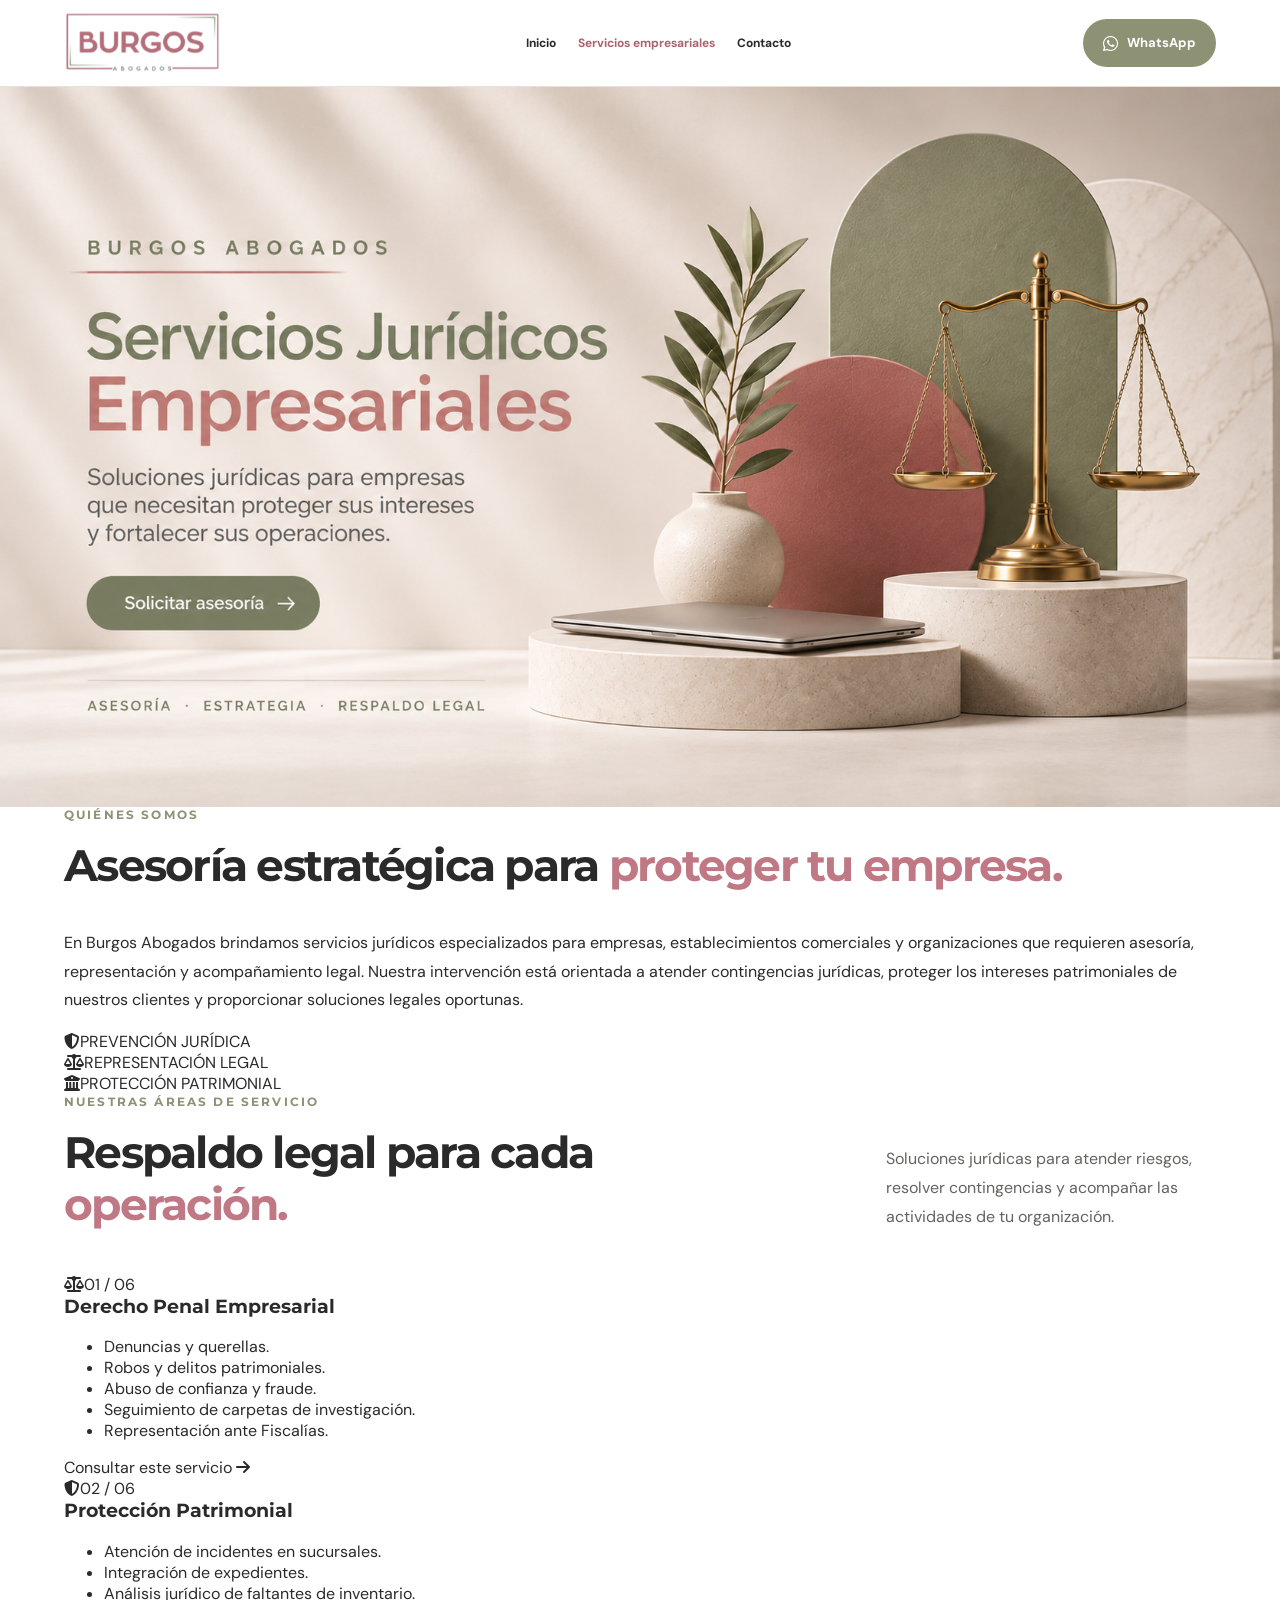
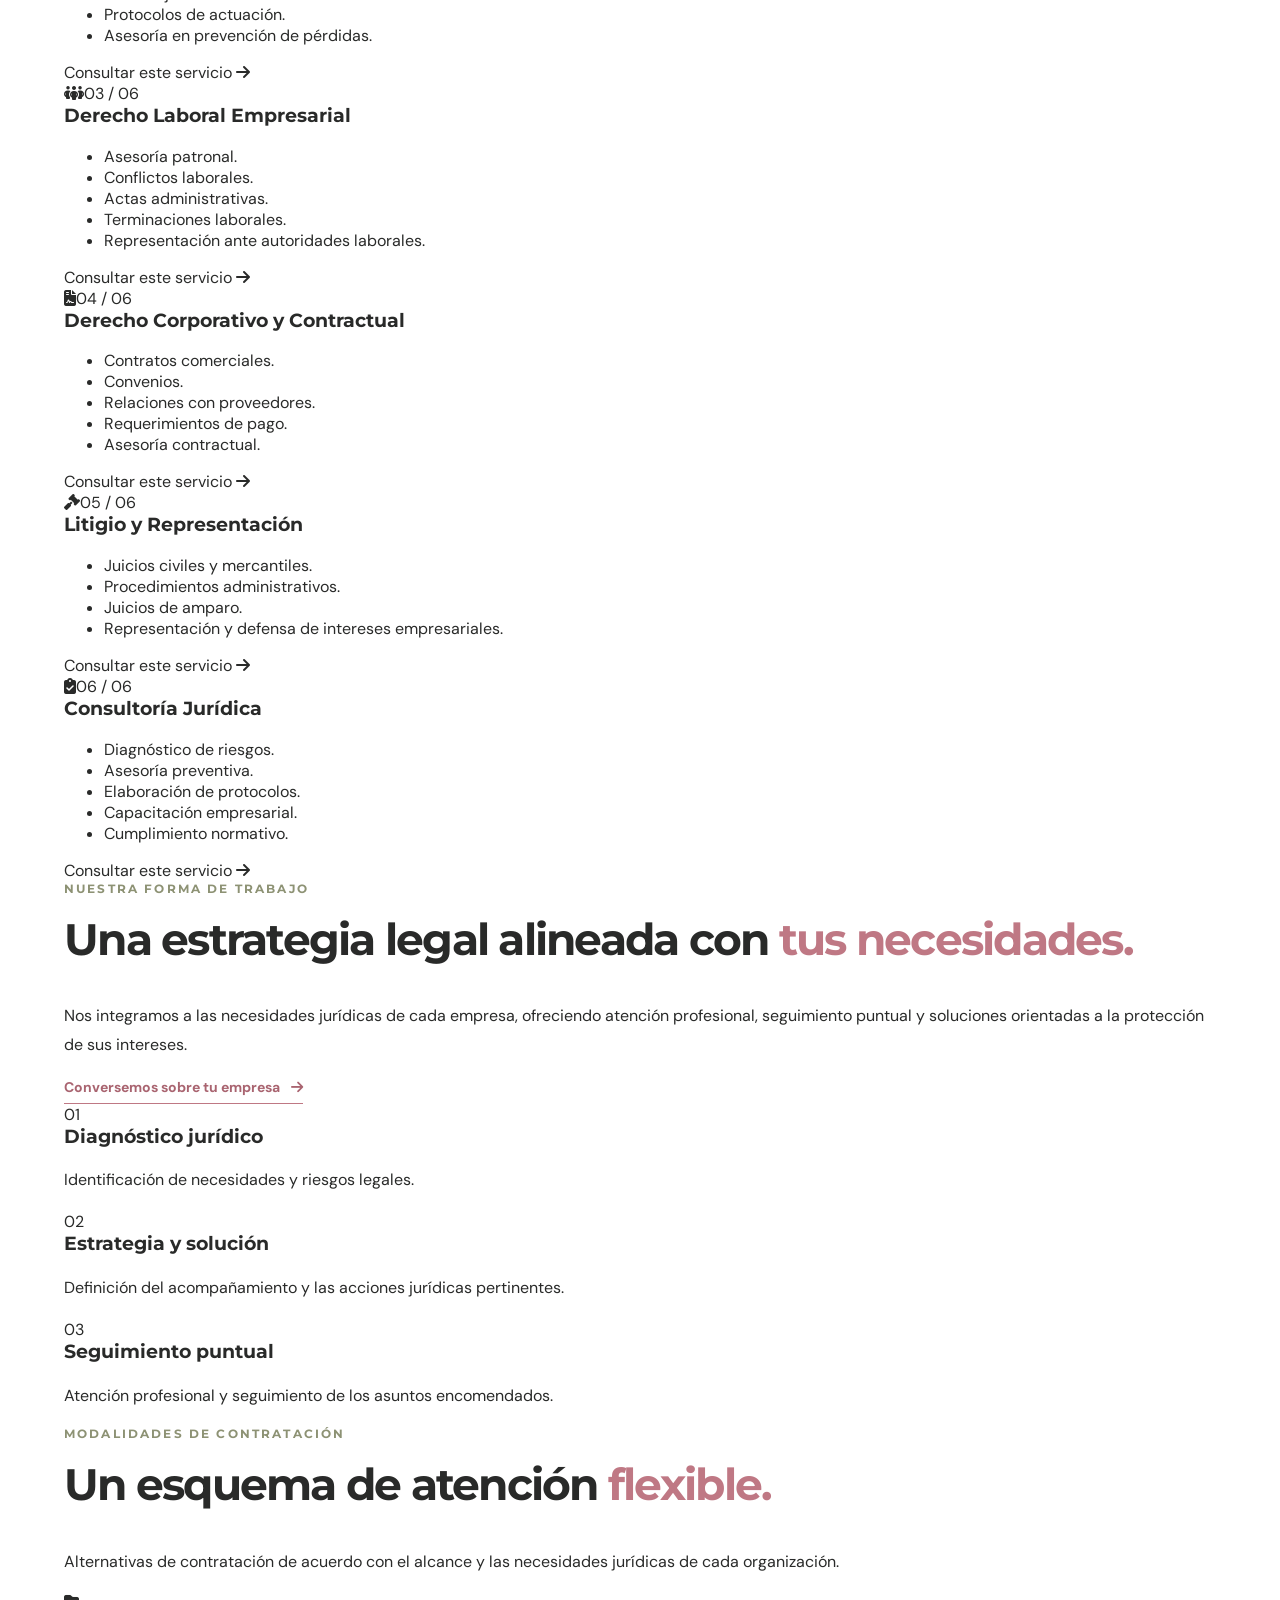
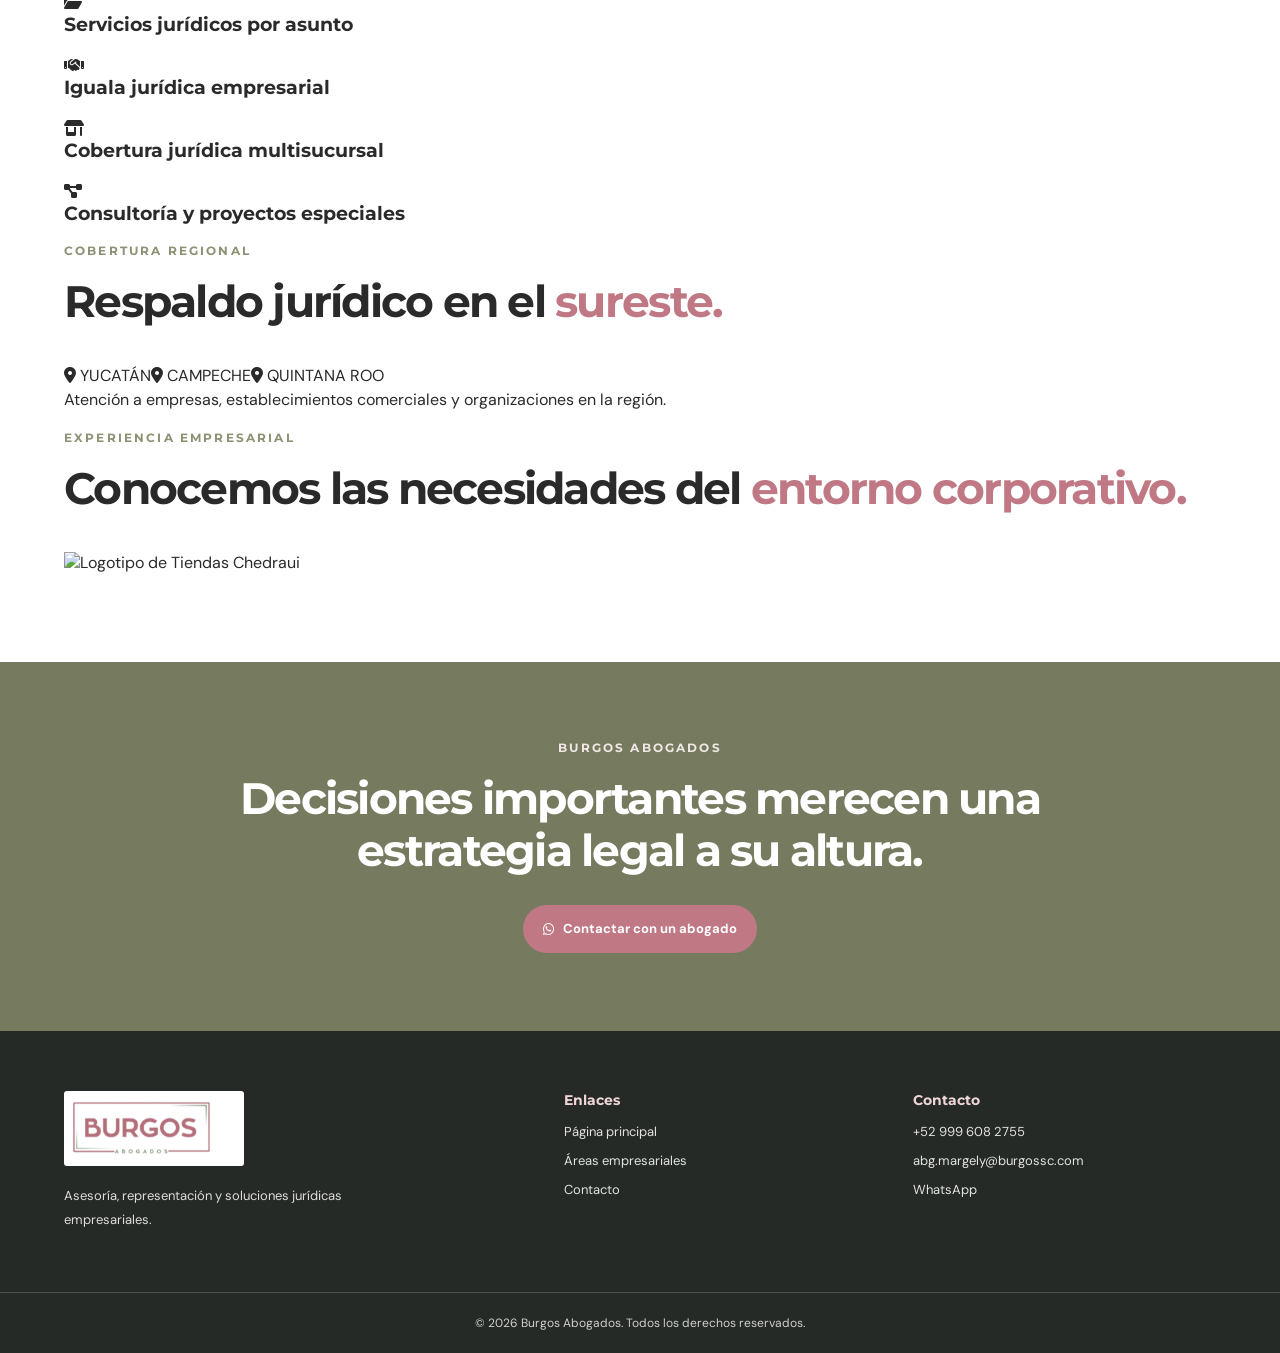
==== commit 0b90d88a: "Update servicios-empresariales.html" ====
--- a/servicios-empresariales.html
+++ b/servicios-empresariales.html
@@ -8,104 +8,8 @@
 <link rel="preconnect" href="https://fonts.googleapis.com"><link rel="preconnect" href="https://fonts.gstatic.com" crossorigin>
 <link href="https://fonts.googleapis.com/css2?family=Montserrat:wght@400;500;600;700;800&family=DM+Sans:wght@400;500;600;700&display=swap" rel="stylesheet">
 <link rel="stylesheet" href="https://cdnjs.cloudflare.com/ajax/libs/font-awesome/6.5.2/css/all.min.css"><link rel="stylesheet" href="style.css">
-<style>
-/* Rediseño exclusivo de servicios empresariales. El hero original se conserva sin cambios. */
-.business-page{--bp-rose:#bf7884;--bp-green:#8d9274;--bp-dark:#767b60;--bp-cream:#f7f3f1;--bp-border:#eadfdb}
-.business-page .business-hero{padding:76px 0;background:linear-gradient(120deg,#fcfaf9,#f3ebe8)}
-.business-page .business-hero-grid{display:grid;grid-template-columns:1.05fr .95fr;gap:55px;align-items:center}
-.business-page .business-hero h1{font-size:clamp(38px,4.6vw,62px);line-height:1.12;letter-spacing:-.05em}
-.business-page .business-hero p{color:var(--muted);font-size:17px}
-.business-page .business-hero img{width:100%;height:auto;object-fit:contain;border-radius:4px;box-shadow:18px 18px 0 #bf788420}
-/* Intro */
-.business-intro-band{position:relative;overflow:hidden;background:#fff;padding:82px 0 88px}
-.business-intro-band:after{content:"";position:absolute;width:330px;height:330px;border:1px solid #eadfdb;border-radius:50%;right:-120px;top:-155px;box-shadow:0 0 0 35px #f7f3f155,0 0 0 70px #f7f3f133;pointer-events:none}
-.business-intro-layout{position:relative;z-index:1;display:grid;grid-template-columns:.85fr 1.15fr;gap:75px;align-items:center}
-.business-intro-title h2{font-size:clamp(34px,4vw,51px);margin:0;max-width:480px}
-.business-intro-copy{border-left:3px solid var(--rose);padding:8px 0 8px 28px}
-.business-intro-copy p{font-size:16px;color:var(--muted);margin:0}
-.business-pillars{display:grid;grid-template-columns:repeat(3,1fr);gap:14px;margin-top:42px}
-.business-pillar{background:var(--cream);padding:21px 22px;border:1px solid #efe6e2;display:flex;align-items:center;gap:13px}
-.business-pillar i{font-size:22px;color:var(--rose)}
-.business-pillar span{font:700 12px Montserrat,sans-serif;letter-spacing:.04em;color:var(--green-dark)}
-/* Areas */
-.business-areas{position:relative;background:var(--cream);padding:94px 0 100px}
-.business-areas:before{content:"";position:absolute;left:0;top:0;width:100%;height:5px;background:linear-gradient(90deg,var(--rose) 0 34%,var(--green) 34% 100%)}
-.business-areas .section-head{align-items:end}
-.business-areas .section-head>p{font-size:15px}
-.business-cards{display:grid;grid-template-columns:repeat(3,minmax(0,1fr));gap:19px}
-.business-card{position:relative;overflow:hidden;display:flex;flex-direction:column;min-height:330px;background:#fff;border:1px solid var(--bp-border);padding:29px 27px 25px;box-shadow:0 7px 24px #34251c08;transition:transform .25s,box-shadow .25s}
-.business-card:after{content:"";position:absolute;right:-42px;bottom:-60px;width:145px;height:145px;border:1px solid #eadfdb;border-radius:50%;pointer-events:none}
-.business-card:hover{transform:translateY(-6px);box-shadow:0 18px 36px #34251c12}
-.business-card-top{display:flex;align-items:center;justify-content:space-between;margin-bottom:22px}
-.business-card-icon{width:52px;height:52px;display:grid;place-items:center;background:#f8eff0;border-radius:50%;color:var(--rose);font-size:21px}
-.business-card-number{font:700 12px Montserrat,sans-serif;letter-spacing:.14em;color:#b7b4ae}
-.business-card h3{font-size:18px;line-height:1.35;color:var(--green-dark);margin-bottom:14px}
-.business-card ul{padding-left:18px;margin:0 0 24px;color:var(--muted);font-size:13px;line-height:1.85}
-.business-card li{padding-left:2px;margin:2px 0}
-.business-card .card-contact{position:relative;z-index:1;margin-top:auto;display:inline-flex;align-items:center;gap:8px;color:var(--rose-dark);font-size:12px;font-weight:700}
-.business-card .card-contact i{font-size:11px;transition:transform .2s}
-.business-card .card-contact:hover i{transform:translateX(4px)}
-/* Approach */
-.business-approach{padding:94px 0;background:#fff}
-.business-approach-panel{display:grid;grid-template-columns:1fr 1.05fr;gap:60px;align-items:center;background:linear-gradient(125deg,#f8f4f1,#fff);border:1px solid var(--bp-border);padding:clamp(30px,5vw,62px);position:relative;overflow:hidden}
-.business-approach-panel:after{content:"";position:absolute;right:-90px;bottom:-150px;width:300px;height:300px;border-radius:50%;background:#8d927410}
-.business-approach-copy,.business-steps{position:relative;z-index:1}
-.business-approach-copy h2{max-width:480px}
-.business-approach-copy p{color:var(--muted);font-size:15px;max-width:450px}
-.business-steps{display:grid;gap:13px}
-.business-step{display:grid;grid-template-columns:48px 1fr;gap:15px;align-items:center;background:#fff;border:1px solid var(--bp-border);padding:17px 19px}
-.business-step .step-no{width:42px;height:42px;border-radius:50%;display:grid;place-items:center;background:var(--green);color:#fff;font:700 13px Montserrat,sans-serif}
-.business-step h3{font-size:14px;color:var(--green-dark);margin:0 0 4px}
-.business-step p{font-size:12px;line-height:1.6;color:var(--muted);margin:0}
-/* Contract modes */
-.business-modes{background:#f8f5f3;padding:88px 0}
-.business-modes-head{text-align:center;max-width:720px;margin:0 auto 42px}
-.business-modes-head h2{margin-bottom:13px}
-.business-modes-head p{color:var(--muted);margin:0}
-.business-mode-grid{display:grid;grid-template-columns:repeat(4,1fr);gap:14px}
-.business-mode{background:#fff;border:1px solid var(--bp-border);padding:26px 20px;min-height:170px}
-.business-mode i{font-size:23px;color:var(--rose);margin-bottom:19px}
-.business-mode h3{font-size:14px;line-height:1.45;color:var(--green-dark);margin:0}
-/* Coverage */
-.business-coverage{padding:82px 0;background:#fff}
-.business-coverage-inner{display:flex;align-items:center;justify-content:space-between;gap:45px;border-bottom:1px solid var(--bp-border);padding-bottom:46px}
-.business-coverage h2{margin:0;max-width:440px}
-.business-regions{display:flex;flex-wrap:wrap;gap:10px;justify-content:flex-end}
-.business-region{display:inline-flex;align-items:center;gap:9px;padding:13px 17px;border:1px solid var(--bp-border);background:var(--cream);font:700 11px Montserrat,sans-serif;letter-spacing:.08em;color:var(--green-dark)}
-.business-region i{color:var(--rose)}
-.business-coverage-note{max-width:790px;margin:28px 0 0 auto;color:var(--muted);font-size:14px;text-align:right}
-/* Clients */
-<section class="business-clients" id="clientes">
-  <div class="container">
-    <span class="eyebrow">RELACIONES PROFESIONALES</span>
-    <h2>Nuestros clientes</h2>
-    <p>
-      La confianza de organizaciones que requieren atención
-      jurídica seria, estratégica y cercana.
-    </p>
+<link rel="stylesheet" href="servicios-empresariales.css">
 
-    <div class="business-client-mark">
-      <img
-        src="https://upload.wikimedia.org/wikipedia/commons/5/59/Chedraui2022logo.png"
-        alt="Logotipo de Tiendas Chedraui"
-        loading="lazy">
-    </div>
-  </div>
-</section>
-/* CTA */
-.business-page .statement{position:relative;overflow:hidden;padding:84px 0;background:linear-gradient(115deg,#777d61,#8d9274);color:#fff;text-align:center}
-.business-page .statement:before,.business-page .statement:after{content:"";position:absolute;width:250px;height:250px;border:1px solid #ffffff28;border-radius:50%;pointer-events:none}
-.business-page .statement:before{left:-100px;top:-135px;box-shadow:0 0 0 28px #ffffff0c,0 0 0 56px #ffffff09}
-.business-page .statement:after{right:-100px;bottom:-165px;box-shadow:0 0 0 28px #ffffff0c,0 0 0 56px #ffffff09}
-.business-page .statement .container{position:relative;z-index:1}
-.business-page .statement h2{max-width:800px;margin:0 auto 28px}
-.business-page .statement .btn-primary{background:var(--rose);border-radius:999px;padding-inline:27px}
-.business-page .statement .btn-primary:hover{background:var(--rose-dark)}
-.business-page footer{margin-top:0}
-@media(max-width:900px){.business-intro-layout{gap:35px}.business-cards{grid-template-columns:repeat(2,minmax(0,1fr))}.business-mode-grid{grid-template-columns:repeat(2,1fr)}.business-approach-panel{gap:30px}.business-coverage-inner{align-items:flex-start;flex-direction:column}.business-regions{justify-content:flex-start}.business-coverage-note{text-align:left;margin-left:0}}
-@media(max-width:650px){.business-page .business-hero{padding:42px 0}.business-page .business-hero-grid{grid-template-columns:1fr;gap:28px}.business-page .business-hero h1{font-size:clamp(34px,9vw,43px)}.business-page .business-hero img{max-width:100%}.business-intro-band,.business-areas,.business-approach,.business-modes,.business-coverage{padding:58px 0}.business-intro-layout{grid-template-columns:1fr;gap:22px}.business-intro-copy{padding-left:18px}.business-pillars{grid-template-columns:1fr;gap:9px;margin-top:26px}.business-pillar{padding:16px}.business-areas .section-head{display:block}.business-cards{grid-template-columns:1fr;gap:12px}.business-card{min-height:0;padding:24px}.business-card ul{margin-bottom:20px}.business-approach-panel{grid-template-columns:1fr;gap:27px;padding:25px 19px}.business-mode-grid{grid-template-columns:1fr 1fr;gap:9px}.business-mode{min-height:145px;padding:20px 15px}.business-coverage-inner{gap:22px;padding-bottom:30px}.business-regions{display:grid;grid-template-columns:1fr;gap:8px;width:100%}.business-region{justify-content:flex-start}.business-coverage-note{font-size:13px}.business-clients{padding:52px 0}.business-page .statement{padding:62px 0}}
-@media(max-width:370px){.business-mode-grid{grid-template-columns:1fr}.business-step{grid-template-columns:42px 1fr;padding:14px}.business-step .step-no{width:38px;height:38px}}
-</style>
 </head>
 <body class="business-page">
 <header class="site-header"><div class="container navbar">
@@ -145,7 +49,13 @@
  <article class="business-mode"><i class="fa-solid fa-diagram-project"></i><h3>Consultoría y proyectos especiales</h3></article>
 </div></div></section>
 <section class="business-coverage"><div class="container"><div class="business-coverage-inner"><div><span class="eyebrow">COBERTURA REGIONAL</span><h2>Respaldo jurídico en el <em>sureste.</em></h2></div><div class="business-regions"><span class="business-region"><i class="fa-solid fa-location-dot"></i> YUCATÁN</span><span class="business-region"><i class="fa-solid fa-location-dot"></i> CAMPECHE</span><span class="business-region"><i class="fa-solid fa-location-dot"></i> QUINTANA ROO</span></div></div><p class="business-coverage-note">Atención a empresas, establecimientos comerciales y organizaciones en la región.</p></div></section>
-<section class="business-clients"><div class="container"><span class="eyebrow">EXPERIENCIA EMPRESARIAL</span><h2>Conocemos las necesidades del <em>entorno corporativo.</em></h2><div class="business-client-mark" aria-label="Chedraui"><strong>CHEDRAUI</strong><small>CUENTA CON NOSOTROS</small></div></div></section>
+<section class="business-clients"><div class="container"><span class="eyebrow">EXPERIENCIA EMPRESARIAL</span><h2>Conocemos las necesidades del <em>entorno corporativo.</em></h2><div class="business-client-mark">
+  <img src="https://upload.wikimedia.org/wikipedia/commons/5/59/Chedraui2022logo.png"
+       alt="Logotipo de Tiendas Chedraui"
+       loading="lazy"
+       width="260"
+       height="110">
+</div></div></section>
 <section class="statement"><div class="container"><span class="eyebrow">BURGOS ABOGADOS</span><h2>Decisiones importantes merecen una estrategia legal a su altura.</h2><a class="btn-primary" href="https://wa.me/529996082755?text=Hola%2C%20deseo%20contactar%20a%20un%20abogado%20sobre%20servicios%20jur%C3%ADdicos%20empresariales." target="_blank" rel="noopener"><i class="fa-brands fa-whatsapp"></i> Contactar con un abogado</a></div></section>
 </main>
 <footer><div class="container footer-grid"><div><img src="assets/logo-burgos.png" alt="Burgos Abogados" class="footer-logo"><p>Asesoría, representación y soluciones jurídicas empresariales.</p></div><div><h3>Enlaces</h3><a href="index.html">Página principal</a><a href="#areas-empresariales">Áreas empresariales</a><a href="index.html#contacto">Contacto</a></div><div><h3>Contacto</h3><a href="tel:+529996082755">+52 999 608 2755</a><a href="mailto:abg.margely@burgossc.com">abg.margely@burgossc.com</a><a href="https://wa.me/529996082755" target="_blank" rel="noopener">WhatsApp</a></div></div><div class="copyright">© 2026 Burgos Abogados. Todos los derechos reservados.</div></footer>
--- a/style.css
+++ b/style.css
@@ -270,4 +270,40 @@
   .btn-top,.btn-business-mobile{min-height:35px;padding:7px 6px;font-size:8px;gap:4px;}
   .hero-image-actions{padding-inline:12px;gap:7px;}
   .hero-image-actions .btn-primary,.hero-image-actions .btn-secondary{font-size:9px;padding-inline:5px;}
-}
+
+ .business-clients {
+  padding: 75px 0;
+  background: #fbf8f7;
+  text-align: center;
+}
+
+.business-clients h2 {
+  color: #bf7884;
+  margin-bottom: 18px;
+}
+
+.business-clients p {
+  color: #62645f;
+  margin-bottom: 35px;
+}
+
+.business-client-mark {
+  display: flex;
+  justify-content: center;
+  align-items: center;
+  background: #fff;
+  border: 1px solid #eadfdb;
+  padding: 30px;
+  max-width: 340px;
+  min-height: 150px;
+  margin: auto;
+  box-shadow: 0 8px 25px rgba(0,0,0,.05);
+}
+
+.business-client-mark img {
+  width: 100%;
+  max-width: 240px;
+  height: 90px;
+  object-fit: contain;
+}
+}
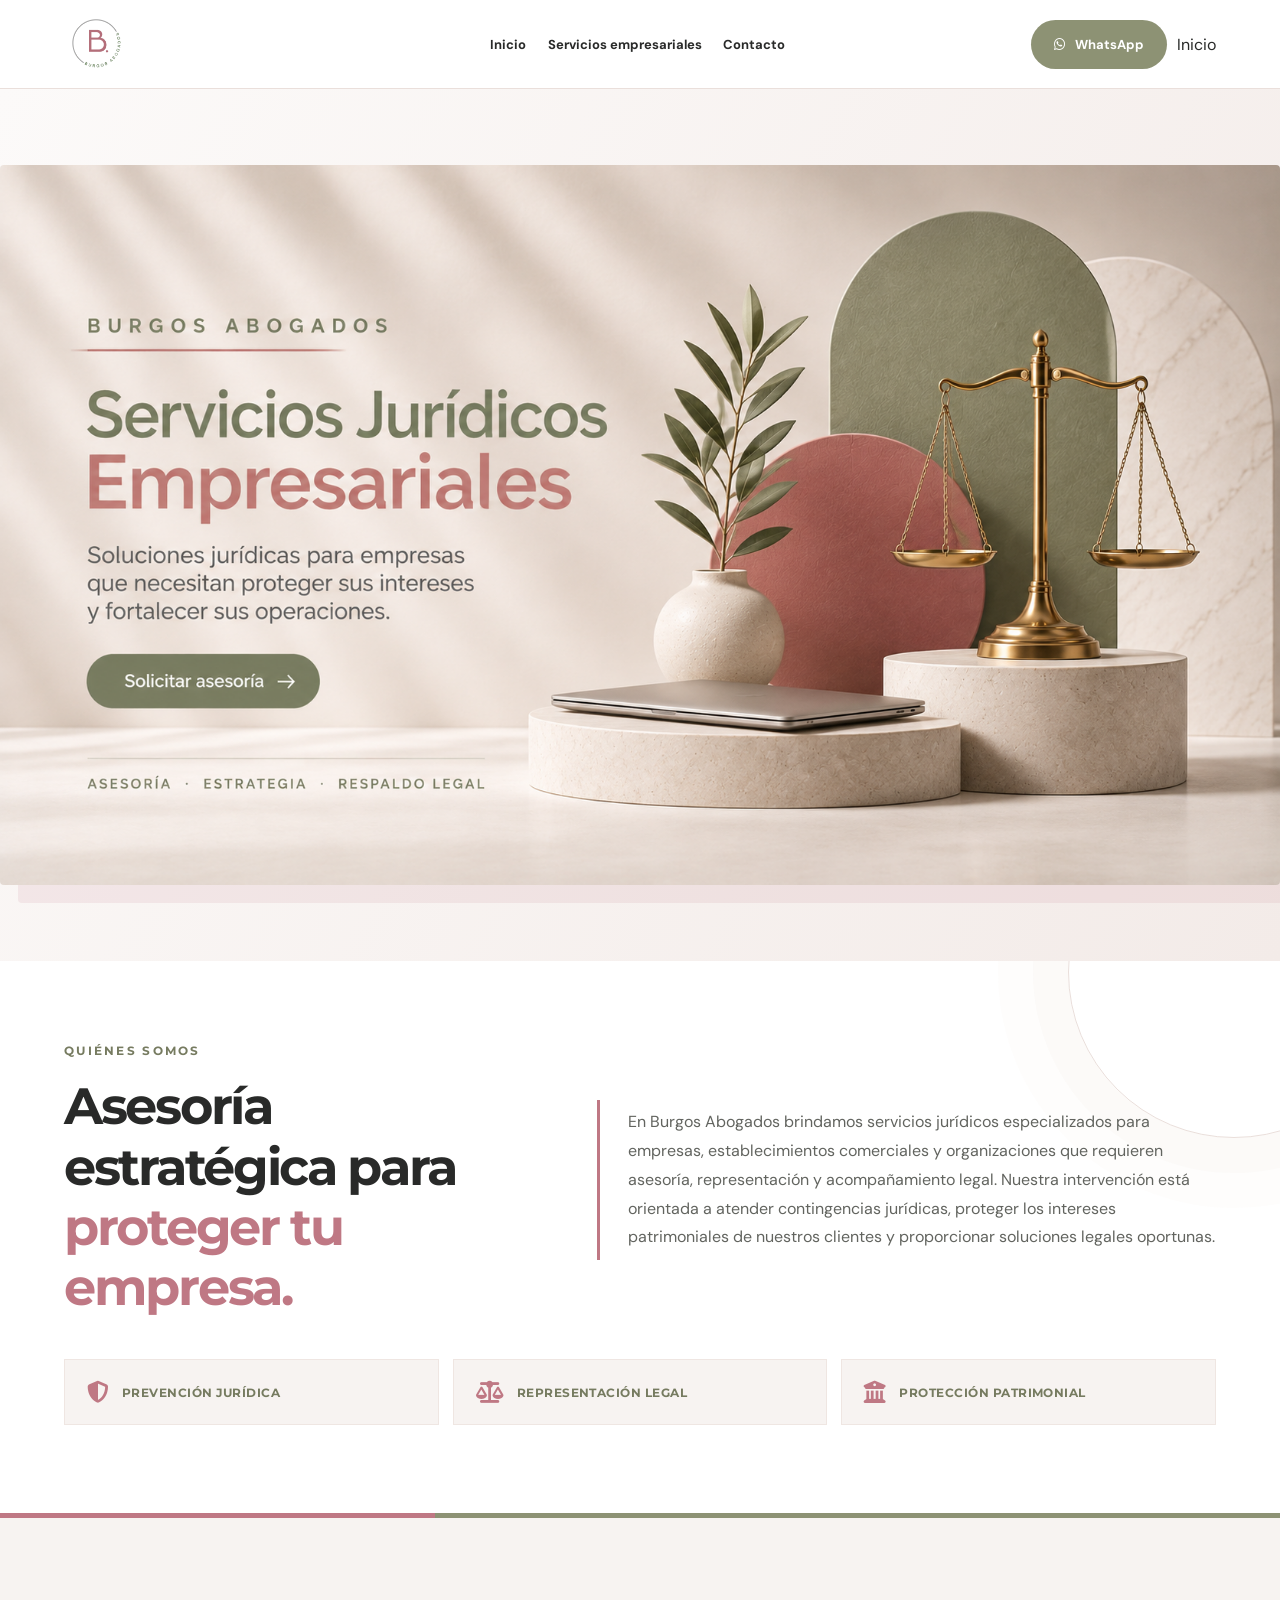
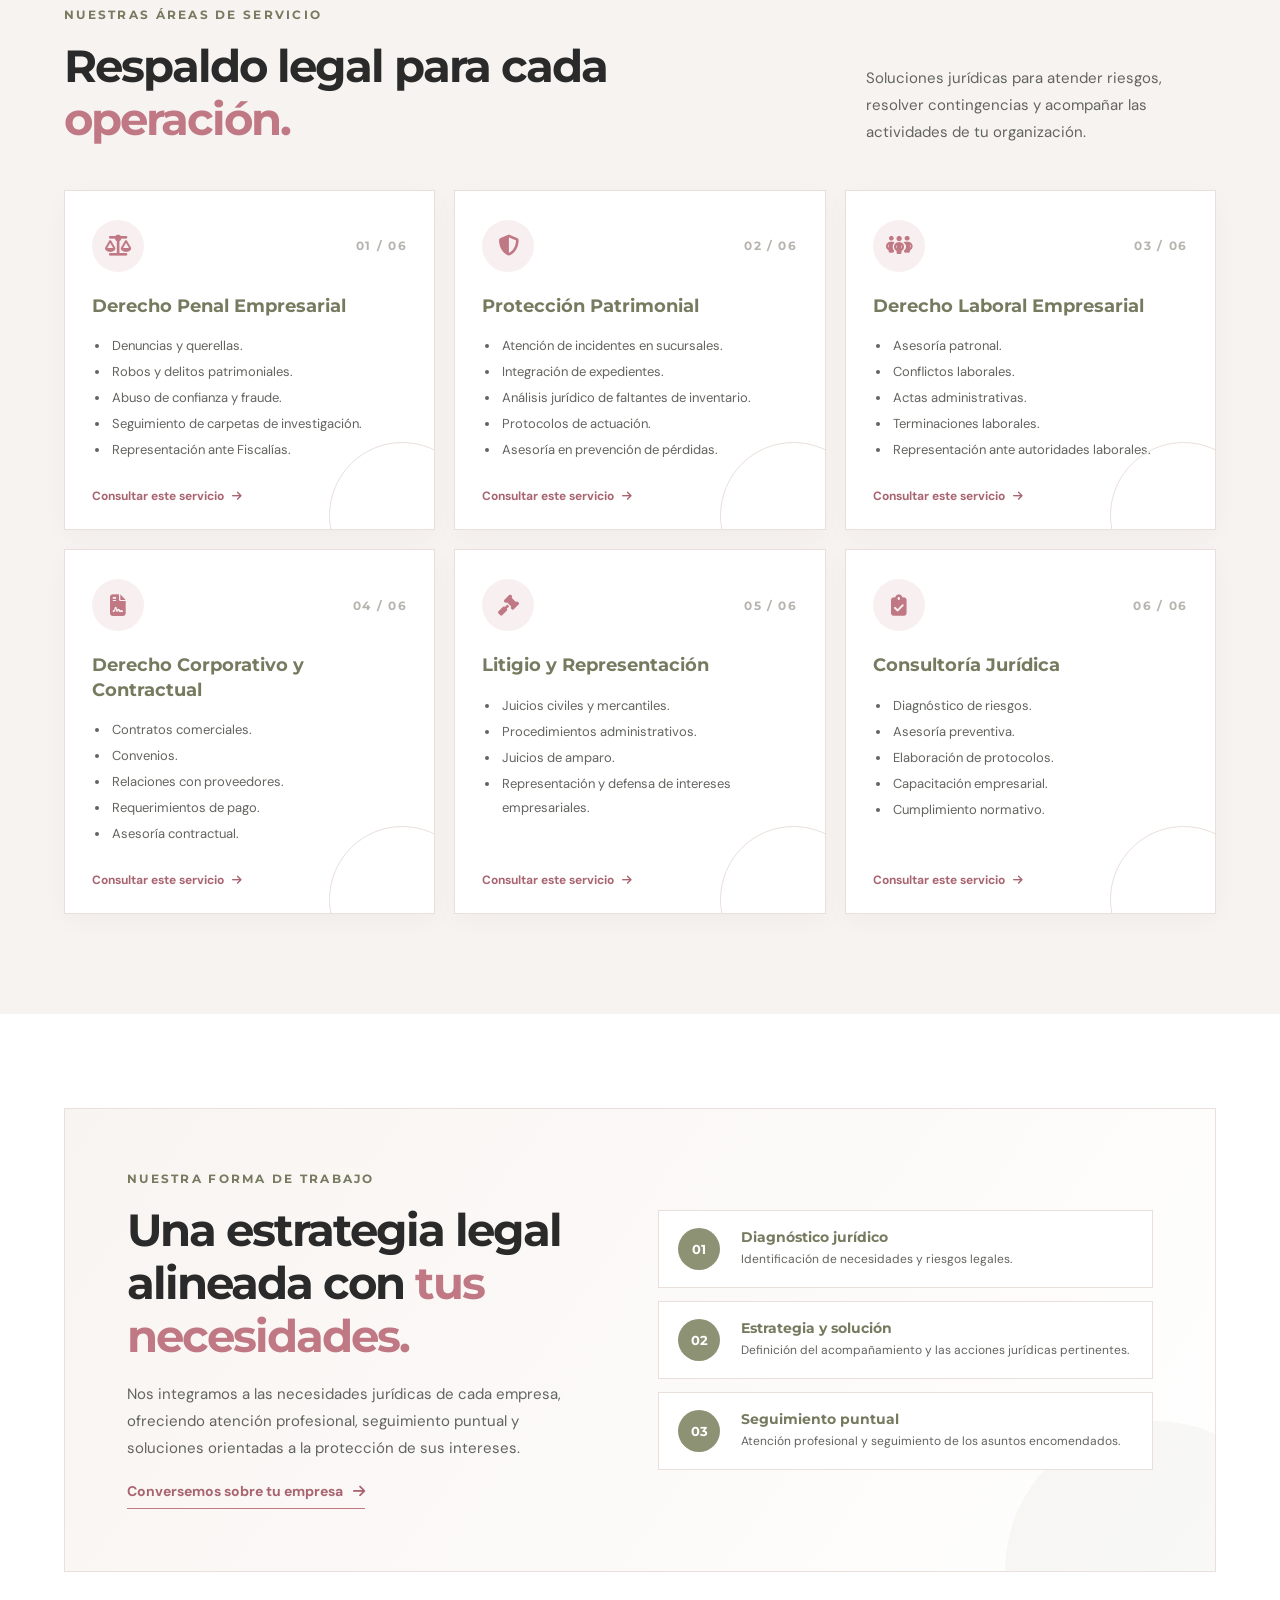
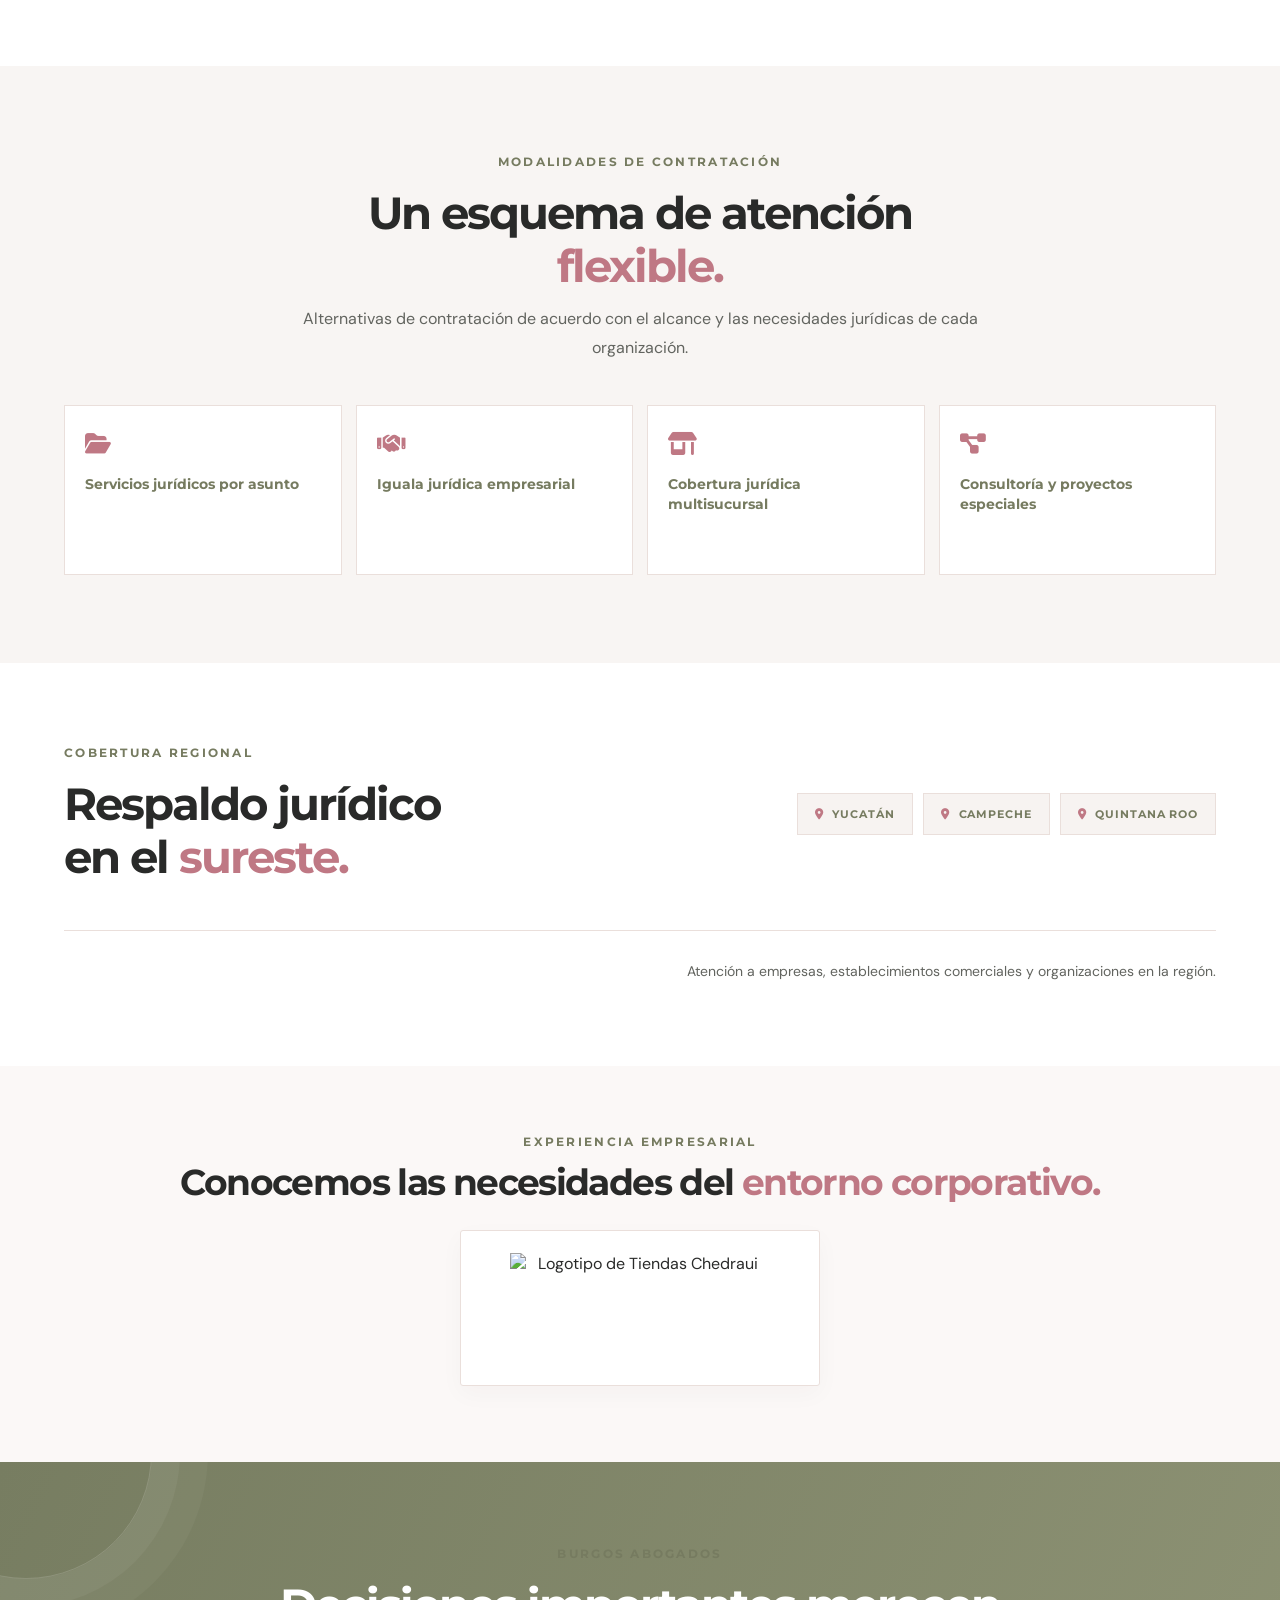
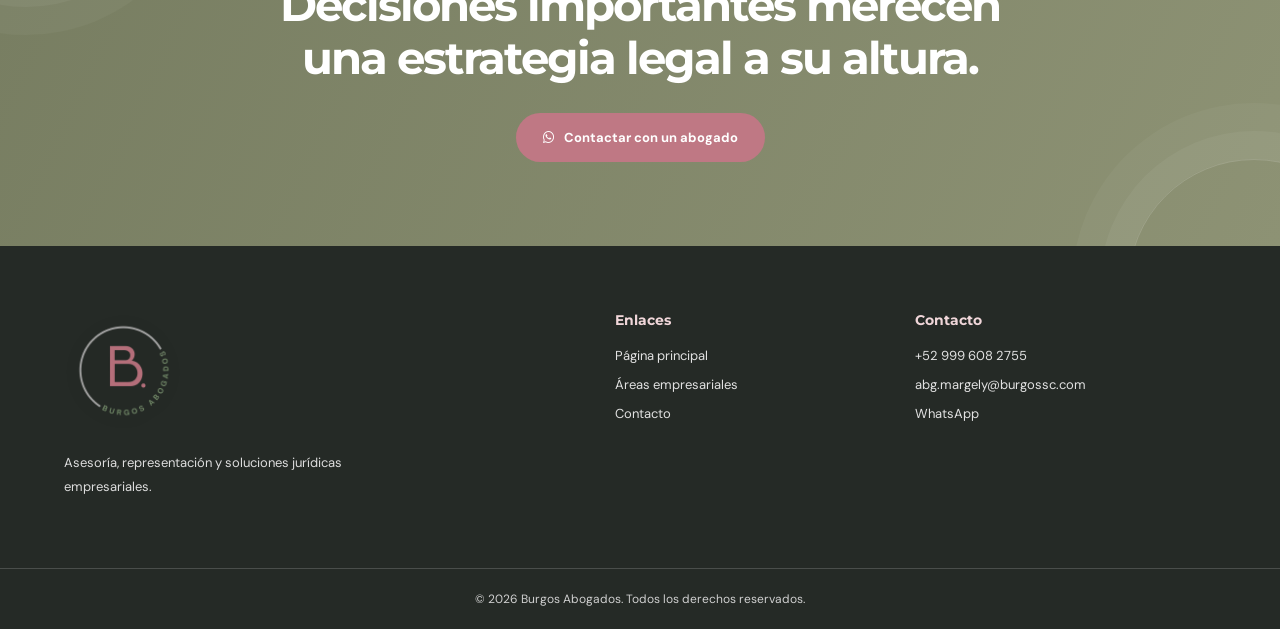
==== commit 1d22f900: "Add hidden heading for business lawyers section Added a hidden heading for SEO and accessibility." ====
--- a/servicios-empresariales.html
+++ b/servicios-empresariales.html
@@ -50,6 +50,7 @@
 </div></div></section>
 <section class="business-coverage"><div class="container"><div class="business-coverage-inner"><div><span class="eyebrow">COBERTURA REGIONAL</span><h2>Respaldo jurídico en el <em>sureste.</em></h2></div><div class="business-regions"><span class="business-region"><i class="fa-solid fa-location-dot"></i> YUCATÁN</span><span class="business-region"><i class="fa-solid fa-location-dot"></i> CAMPECHE</span><span class="business-region"><i class="fa-solid fa-location-dot"></i> QUINTANA ROO</span></div></div><p class="business-coverage-note">Atención a empresas, establecimientos comerciales y organizaciones en la región.</p></div></section>
 <section class="business-clients"><div class="container"><span class="eyebrow">EXPERIENCIA EMPRESARIAL</span><h2>Conocemos las necesidades del <em>entorno corporativo.</em></h2><div class="business-client-mark">
+  <h1 class="sr-only-h1">Abogados Empresariales en Mérida, Yucatán, Campeche y Quintana Roo — Burgos Abogados</h1>
   <img src="https://upload.wikimedia.org/wikipedia/commons/5/59/Chedraui2022logo.png"
        alt="Logotipo de Tiendas Chedraui"
        loading="lazy"
--- a/style.css
+++ b/style.css
@@ -1,309 +1,189 @@
-/* BURGOS ABOGADOS | CSS responsive */
-:root{--rose:#bf7884;--rose-dark:#a96470;--green:#8d9274;--green-dark:#767b60;--cream:#f7f3f1;--border:#eadfdb;--ink:#292a29;--muted:#62645f;--white:#fff}
-*,*::before,*::after{box-sizing:border-box}
-html{scroll-behavior:smooth;scroll-padding-top:95px}
-body{margin:0;background:var(--white);font-family:"DM Sans",sans-serif;color:var(--ink);overflow-x:hidden}
-img{display:block;max-width:100%;height:auto}
+/* BURGOS ABOGADOS | Hoja de estilos principal */
+:root{
+  --rose:#bf7884;--rose-dark:#a96470;--green:#8d9274;--green-dark:#767b60;
+  --cream:#f7f3f1;--soft:#fbf8f6;--border:#eadfdb;--ink:#292a29;
+  --muted:#62645f;--white:#fff;--shadow:0 18px 48px rgba(54,43,38,.09);
+}
+*{box-sizing:border-box}
+html{scroll-behavior:smooth;scroll-padding-top:100px}
+body{margin:0;background:var(--white);color:var(--ink);font-family:"DM Sans",sans-serif;overflow-x:hidden}
+img{display:block;max-width:100%}
 a{color:inherit;text-decoration:none}
 button{font:inherit;cursor:pointer}
-h1,h2,h3,p{margin-top:0}
-h1,h2,h3{font-family:Montserrat,sans-serif}
-p{line-height:1.8}
+h1,h2,h3{font-family:Montserrat,sans-serif;margin:0 0 18px}
+p{line-height:1.8;margin:0 0 18px}
 .container{width:min(90%,1240px);margin-inline:auto}
-.section{padding:96px 0}
-.eyebrow{display:block;margin-bottom:18px;color:var(--green);font:700 12px Montserrat,sans-serif;letter-spacing:.18em}
-h2{font-size:clamp(30px,3.4vw,46px);line-height:1.2;letter-spacing:-.04em}
-h1 em,h2 em{font-style:normal;color:var(--rose)}
-.btn-top,.btn-primary,.btn-secondary,.btn-business-mobile{display:inline-flex;align-items:center;justify-content:center;gap:9px;min-height:48px;padding:14px 20px;border-radius:999px;font-size:13px;font-weight:700;line-height:1.25;transition:background .2s,transform .2s}
-.btn-top,.btn-primary{background:var(--green);color:#fff}
-.btn-top:hover,.btn-primary:hover{background:var(--green-dark);transform:translateY(-2px)}
-.btn-secondary,.btn-business-mobile{border:1px solid var(--green);color:var(--green-dark);background:#fff}
-.btn-secondary:hover,.btn-business-mobile:hover{background:#eef0e9}
-.site-header{position:sticky;top:0;z-index:1000;background:rgba(255,255,255,.97);border-bottom:1px solid var(--border);backdrop-filter:blur(12px)}
-.navbar{min-height:86px;display:flex;align-items:center;justify-content:space-between;gap:22px}
-.logo{display:block;flex:0 0 auto}
-.logo img{width:178px;max-height:65px;object-fit:contain;object-position:left center}
-.desktop-nav{display:flex;align-items:center;gap:clamp(12px,1.7vw,25px)}
-.desktop-nav a{font-size:12px;font-weight:700;white-space:nowrap;transition:color .2s}
-.desktop-nav a:hover,.desktop-nav a.active{color:var(--rose-dark)}
-.desktop-nav .nav-business{color:var(--green-dark)}
-.header-actions{display:flex;align-items:center;gap:9px;flex:0 0 auto}
-.btn-business-mobile{display:none}
-.hero{padding:70px 0 78px;background:linear-gradient(120deg,#fcfaf9,#f3ebe8);overflow:hidden}
-.hero-grid{display:grid;grid-template-columns:minmax(0,1.05fr) minmax(0,.95fr);align-items:center;gap:clamp(30px,5vw,78px)}
-.hero-content{min-width:0}
-.hero h1{font-size:clamp(40px,4.6vw,64px);line-height:1.12;letter-spacing:-.055em;margin-bottom:22px;font-weight:800}
-.hero-content>p:not(.hero-note){max-width:560px;color:var(--muted);font-size:17px;margin-bottom:0}
-.hero-actions{display:flex;flex-wrap:wrap;gap:12px;margin-top:30px}
-.hero-actions .btn-primary,.hero-actions .btn-secondary{min-height:56px}
-.hero-note{margin:30px 0 0;color:var(--muted);font-size:10px;font-weight:700;letter-spacing:.1em}
-.hero-note span{display:inline-block;width:18px;height:2px;background:var(--rose);vertical-align:middle;margin-right:8px}
-.hero-visual{min-width:0}
-.hero-visual img{width:100%;height:auto;aspect-ratio:auto;object-fit:contain;object-position:center;border-radius:4px;box-shadow:20px 20px 0 rgba(191,120,132,.13)}
+.section{padding:clamp(68px,8vw,108px) 0}
+.eyebrow{display:block;margin-bottom:18px;color:var(--green-dark);font:700 12px Montserrat,sans-serif;letter-spacing:.19em}
+h2{font-size:clamp(30px,3.5vw,47px);line-height:1.18;letter-spacing:-.045em}
+h2 em{font-style:normal;color:var(--rose)}
+.site-header{position:sticky;top:0;z-index:100;background:rgba(255,255,255,.97);border-bottom:1px solid var(--border);backdrop-filter:blur(14px)}
+.navbar{min-height:88px;display:flex;align-items:center;justify-content:space-between;gap:24px}
+.logo{display:block;flex:none}.logo img{width:180px;max-height:66px;object-fit:contain;object-position:left}
+.navbar nav{display:flex;align-items:center;justify-content:center;gap:clamp(11px,1.7vw,25px)}
+.navbar nav a{font-size:13px;font-weight:700;white-space:nowrap;transition:color .2s}
+.navbar nav a:hover,.navbar nav .nav-enterprise{color:var(--green-dark)}
+.header-actions{display:flex;align-items:center;gap:10px}
+.mobile-enterprise-link{display:none;align-items:center;justify-content:center;padding:9px 12px;border-radius:999px;border:1px solid var(--border);background:var(--cream);color:var(--green-dark);font-size:11px;font-weight:700;white-space:nowrap}
+.mobile-enterprise-link:hover{border-color:var(--green)}
+.btn-top,.btn-primary{display:inline-flex;align-items:center;justify-content:center;gap:10px;border:0;border-radius:999px;padding:16px 23px;background:var(--green);color:#fff;font-size:13px;font-weight:700;transition:transform .2s,background .2s}
+.btn-top{white-space:nowrap}.btn-top:hover,.btn-primary:hover{background:var(--green-dark);transform:translateY(-2px)}
+
+/* HERO: imagen completa, sin recortes ni duplicación de botones */
+.hero-banner{position:relative;width:100%;margin:0 auto;overflow:hidden;background:#f5eee9;line-height:0}
+.hero-banner-image{display:block;width:100%;height:auto;max-width:none}
+.hero-hotspot{position:absolute;display:block;z-index:2;top:71.5%;height:11%;border-radius:999px}
+.hero-hotspot-whatsapp{left:4.2%;width:18.7%}
+.hero-hotspot-enterprise{left:23.5%;width:22.8%}
+.hero-hotspot:focus-visible{outline:3px solid #292a29;outline-offset:4px}
+
 .value-strip{background:var(--green);color:#fff}
-.value-inner{min-height:70px;display:flex;align-items:center;justify-content:space-between;gap:15px;flex-wrap:wrap}
-.value-inner span{font:700 10px Montserrat,sans-serif;letter-spacing:.1em}
+.value-inner{min-height:76px;display:flex;align-items:center;justify-content:space-between;gap:18px;flex-wrap:wrap}
+.value-inner span{display:flex;align-items:center;gap:10px;font:700 10px Montserrat,sans-serif;letter-spacing:.1em}
+.value-inner i{font-size:14px;color:#f4e8e7}
+
 .confianza{background:#fff}
-.confianza-grid{display:grid;grid-template-columns:minmax(0,1fr) minmax(0,1fr);gap:clamp(35px,6vw,85px);align-items:center}
-.confianza-image img{width:100%;border-radius:4px;box-shadow:17px 17px 0 var(--cream)}
-.confianza-content p{color:var(--muted);font-size:16px}
-.trust-list{display:grid;gap:14px;margin:26px 0 32px}
-.trust-list div{display:flex;align-items:flex-start;gap:12px;font-size:14px;font-weight:600}
+.confianza-grid{display:grid;grid-template-columns:minmax(0,1fr) minmax(0,1fr);align-items:center;gap:clamp(40px,6vw,88px)}
+.confianza-content p{max-width:590px;color:var(--muted);font-size:16px}
+.trust-list{display:grid;gap:17px;margin:29px 0 35px}
+.trust-list div{display:flex;align-items:flex-start;gap:13px;font-size:14px;font-weight:600}
 .trust-list i{color:var(--green);padding-top:4px}
-.text-link{display:inline-block;color:var(--rose-dark);font-size:14px;font-weight:700;border-bottom:1px solid var(--rose);padding-bottom:7px}
-.text-link i{margin-left:8px}
+.confianza-image{min-width:0;position:relative}
+.confianza-image img{display:block;width:100%;height:auto;aspect-ratio:2/1;object-fit:contain;object-position:center;border-radius:5px;box-shadow:18px 18px 0 var(--cream);background:#f3ece5}
+.text-link{display:inline-flex;align-items:center;gap:10px;color:var(--rose-dark);font-size:14px;font-weight:700;border-bottom:1px solid var(--rose);padding-bottom:8px}
+
 .services{background:var(--cream)}
-.section-head{display:flex;justify-content:space-between;align-items:end;gap:40px;margin-bottom:42px}
-.section-head h2{max-width:650px;margin-bottom:0}
-.section-head>p{max-width:330px;color:var(--muted);margin-bottom:0}
-.cards{display:grid;grid-template-columns:repeat(4,minmax(0,1fr));gap:17px}
-.service-card{position:relative;display:flex;flex-direction:column;align-items:flex-start;min-width:0;min-height:270px;padding:29px 23px;background:#fff;border:1px solid var(--border);transition:transform .2s,box-shadow .2s}
-.service-card:hover{transform:translateY(-5px);box-shadow:0 15px 35px #33221c0e}
-.service-card .number{align-self:flex-end;color:#aaa;font:700 11px Montserrat,sans-serif}
-.service-card>i{font-size:27px;color:var(--rose);margin:5px 0 20px}
-.service-card h3{font-size:16px;line-height:1.35;color:var(--green-dark);margin-bottom:10px}
-.service-card p{font-size:13px;line-height:1.7;color:var(--muted);margin-bottom:0}
-.statement{padding:78px 0;background:var(--green-dark);color:#fff;text-align:center}
-.statement .eyebrow{color:#f1e8e5}
-.statement h2{max-width:800px;margin:0 auto 28px}
+.section-head{display:flex;align-items:end;justify-content:space-between;gap:45px;margin-bottom:44px}
+.section-head h2{max-width:650px;margin:0}
+.section-head>p{max-width:350px;color:var(--muted);margin:0}
+.cards{display:grid;grid-template-columns:repeat(4,minmax(0,1fr));gap:16px}
+.service-card{min-width:0;min-height:290px;display:flex;flex-direction:column;align-items:flex-start;padding:29px 23px;background:#fff;border:1px solid var(--border);transition:transform .2s,box-shadow .2s}
+.service-card:hover{transform:translateY(-5px);box-shadow:var(--shadow)}
+.service-card .number{align-self:flex-end;color:#7e807a;font:700 11px Montserrat,sans-serif}
+.service-card>i{font-size:27px;color:var(--rose);margin:8px 0 20px}
+.service-card h3{font-size:16px;line-height:1.35;color:var(--green-dark);margin-bottom:11px}
+.service-card p{font-size:13px;line-height:1.7;color:var(--muted);margin-bottom:20px}
+.service-card button{margin-top:auto;padding:0;border:0;background:none;color:var(--rose-dark);font-size:12px;font-weight:700;text-align:left}
+.service-card button i{margin-left:7px;transition:transform .2s}
+.service-card button:hover i{transform:translateX(4px)}
+
+.statement{padding:clamp(78px,9vw,112px) 0;background-color:var(--cream);background-image:linear-gradient(90deg,rgba(250,247,243,.38),rgba(250,247,243,.30)),url("assets/nuestro-compromiso-burgos.jpg");background-size:cover;background-position:center 52%;background-repeat:no-repeat;color:var(--ink);text-align:center}
+.statement-inner{max-width:900px;margin-inline:auto;padding:clamp(24px,4vw,42px);background:rgba(255,255,255,.52);border:1px solid rgba(255,255,255,.55);border-radius:8px;backdrop-filter:blur(2px);-webkit-backdrop-filter:blur(2px)}
+.statement .eyebrow{color:var(--green-dark)}
+.statement h2{max-width:790px;margin:0 auto 18px}
+.statement p{color:#454640;margin:0 auto 28px;max-width:650px}
 .statement .btn-primary{background:var(--rose)}
 .statement .btn-primary:hover{background:var(--rose-dark)}
-.faq-grid{display:grid;grid-template-columns:minmax(0,.8fr) minmax(0,1.2fr);gap:70px;align-items:start}
-.faq-intro p{color:var(--muted)}
-.faq-intro img{width:min(100%,420px);margin-top:30px;border-radius:4px}
-.faq-list details{border-bottom:1px solid var(--border);padding:22px 0}
+
+.faq{background:#fff}
+.faq-grid{display:grid;grid-template-columns:minmax(0,.82fr) minmax(0,1.18fr);gap:clamp(38px,6vw,82px);align-items:start}
+.faq-intro p{max-width:400px;color:var(--muted)}
+.faq-intro img{display:block;width:100%;max-width:460px;height:auto;aspect-ratio:auto;object-fit:contain;margin-top:30px;border-radius:5px;box-shadow:12px 12px 0 var(--cream)}
+.faq-list details{padding:23px 0;border-bottom:1px solid var(--border)}
 .faq-list details:first-child{border-top:1px solid var(--border)}
-.faq-list summary{list-style:none;display:flex;align-items:center;justify-content:space-between;gap:20px;font:700 15px Montserrat,sans-serif;cursor:pointer}
+.faq-list summary{display:flex;align-items:center;justify-content:space-between;gap:20px;list-style:none;cursor:pointer;font:700 15px Montserrat,sans-serif}
 .faq-list summary::-webkit-details-marker{display:none}
-.faq-list summary::after{content:"+";font-size:25px;color:var(--rose);font-weight:400;flex:0 0 auto}
+.faq-list summary::after{content:"+";flex:none;color:var(--rose);font:400 25px "DM Sans",sans-serif}
 .faq-list details[open] summary::after{content:"−"}
 .faq-list details p{color:var(--muted);font-size:14px;margin:17px 35px 0 0}
-.contact{background:#fbf8f7}
-.contact-grid{display:grid;grid-template-columns:minmax(0,.85fr) minmax(0,1.15fr);gap:55px;align-items:center}
-.contact-info>h2{margin-bottom:30px}
-.contact-item{display:flex;align-items:flex-start;gap:15px;margin:20px 0;font-size:15px;overflow-wrap:anywhere}
-.contact-item i{width:18px;margin-top:4px;color:var(--green);flex:0 0 auto}
-.contact-info>.btn-primary{margin-top:15px}
-.map{height:390px;overflow:hidden;border-radius:4px;background:#eee}
+
+.contact{background:var(--soft)}
+.contact-grid{display:grid;grid-template-columns:minmax(0,.85fr) minmax(0,1.15fr);align-items:center;gap:clamp(35px,6vw,70px)}
+.contact-info>p{max-width:470px;color:var(--muted);margin-bottom:30px}
+.contact-item{display:flex;align-items:flex-start;gap:15px;margin:19px 0;font-size:15px;overflow-wrap:anywhere}
+.contact-item i{width:18px;margin-top:5px;color:var(--green)}
+.contact-info .btn-primary{margin-top:17px}
+.map{height:410px;overflow:hidden;border-radius:5px;background:#eee;box-shadow:var(--shadow)}
 .map iframe{width:100%;height:100%;border:0}
-footer{background:#252a26;color:#fff;padding:60px 0 0}
-.footer-grid{display:grid;grid-template-columns:1.5fr 1fr 1fr;gap:45px;padding-bottom:48px}
-.footer-logo{width:180px;max-height:75px;object-fit:contain;object-position:left;background:#fff;border-radius:3px;padding:7px}
-.footer-grid p{max-width:360px;margin-top:18px;color:#ddd;font-size:13px}
-.footer-grid h3{font-size:14px;color:#f0d6d9}
+
+footer{padding:65px 0 0;background:#252a26;color:#fff}
+.footer-grid{display:grid;grid-template-columns:2fr 1fr 1.2fr;gap:50px;padding-bottom:52px}
+.footer-grid img{display:block;width:260px;max-width:100%;height:auto;max-height:122px;object-fit:contain;object-position:left;background:transparent;border:0;border-radius:0;padding:0;filter:drop-shadow(0 2px 8px rgba(0,0,0,.10))}
+.footer-grid p{max-width:330px;margin-top:18px;color:#ddd;font-size:13px}
+.footer-grid h3{font-size:14px;color:#f0d6d9;margin-bottom:18px}
 .footer-grid a{display:block;margin:12px 0;color:#e2e2e2;font-size:13px;overflow-wrap:anywhere}
-.copyright{border-top:1px solid #ffffff2b;text-align:center;padding:22px 0;color:#d0d0d0;font-size:12px}
-.chatbot{position:fixed;z-index:1200;right:22px;bottom:98px;width:390px;max-width:calc(100vw - 32px);max-height:min(76vh,650px);display:flex;flex-direction:column;background:#fff;border-radius:16px;overflow:hidden;box-shadow:0 18px 65px #0003;opacity:0;visibility:hidden;transform:translateY(16px);transition:.25s}
+.footer-grid a:hover{color:#fff}
+.copyright{border-top:1px solid #ffffff2b;padding:22px 0;text-align:center;color:#d0d0d0;font-size:12px}
+
+/* Chatbot */
+.chatbot{position:fixed;z-index:1001;right:22px;bottom:100px;width:390px;max-width:calc(100vw - 32px);max-height:min(76vh,660px);display:flex;flex-direction:column;overflow:hidden;background:#fff;border-radius:16px;box-shadow:0 18px 65px #0003;opacity:0;visibility:hidden;transform:translateY(16px);transition:.25s}
 .chatbot.show{opacity:1;visibility:visible;transform:translateY(0)}
-.chat-header{display:flex;align-items:center;gap:12px;padding:15px 16px;background:var(--green);color:#fff;flex:0 0 auto}
-.chat-header img{width:46px;height:46px;object-fit:contain;background:#fff;border-radius:8px;padding:5px}
-.chat-header>div{flex:1;min-width:0}
-.chat-header h3{font-size:15px;margin:0 0 4px}
-.chat-header p{font-size:12px;margin:0;line-height:1.4}
-.chat-header button{border:0;background:transparent;color:#fff;font-size:20px;padding:7px}
-.chat-body{padding:17px;overflow-y:auto}
-.chat-greeting{font-size:13px;color:var(--muted);margin-bottom:13px}
-.chat-options{display:grid;gap:8px}
-.chat-option{width:100%;text-align:left;padding:11px 13px;background:var(--cream);border:1px solid var(--border);border-radius:8px;font-size:13px;color:var(--ink)}
+.chat-header{display:flex;align-items:center;gap:12px;padding:16px;background:var(--green);color:#fff}
+.chat-header img{width:48px;height:48px;object-fit:contain;background:#fff;border-radius:8px;padding:5px}
+.chat-header div{flex:1}.chat-header h3{font-size:15px;margin:0 0 4px}.chat-header p{font-size:12px;line-height:1.4;margin:0}
+.chat-header button{padding:7px;border:0;background:transparent;color:#fff;font-size:19px}
+.chat-body{padding:20px;overflow-y:auto}
+.chat-greeting{margin-bottom:14px;color:var(--muted);font-size:13px}
+.chat-options{display:grid;grid-template-columns:1fr 1fr;gap:8px}
+.chat-option{min-height:42px;padding:10px 12px;text-align:left;background:var(--cream);border:1px solid var(--border);border-radius:8px;color:var(--ink);font-size:12px}
 .chat-option:hover,.chat-option.active-option{border-color:var(--rose);background:#f8edf0}
 .chat-response{font-size:13px;line-height:1.65}
-.bot-message{background:#f7f7f6;border-radius:9px;padding:13px;margin-top:15px}
-.chat-wa-btn{display:flex;align-items:center;justify-content:center;gap:8px;background:#258e50;color:#fff;border-radius:7px;padding:12px;margin-top:10px;font-weight:700}
-.chatbot-toggle{position:fixed;z-index:1201;right:22px;bottom:22px;width:62px;height:62px;border:0;border-radius:50%;background:#25d366;color:#fff;font-size:29px;box-shadow:0 12px 35px #25d36655}
-@media(max-width:1100px){
- .navbar{gap:14px}.logo img{width:150px}.desktop-nav{gap:11px}.desktop-nav a{font-size:11px}.btn-top{padding:12px 15px}
- .cards{grid-template-columns:repeat(2,minmax(0,1fr))}
- .hero-grid{gap:32px}
+.bot-message{margin-top:16px;padding:14px;background:#f7f7f6;border-radius:9px}
+.chat-wa-btn{display:flex;align-items:center;justify-content:center;gap:8px;margin-top:12px;padding:13px;background:#258e50;color:#fff;border-radius:7px;font-weight:700}
+.chatbot-toggle{position:fixed;z-index:1002;right:22px;bottom:22px;width:64px;height:64px;border:0;border-radius:50%;background:#25d366;color:#fff;font-size:30px;box-shadow:0 12px 35px #25d36655}
+
+@media(max-width:1120px){
+  .navbar{gap:14px}.navbar nav{gap:11px}.navbar nav a{font-size:11px}.logo img{width:150px}
+  .cards{grid-template-columns:repeat(2,minmax(0,1fr))}
 }
 @media(max-width:900px){
- html{scroll-padding-top:78px}
- .navbar{min-height:76px;justify-content:space-between;gap:10px}
- .desktop-nav{display:none}
- .logo img{width:140px;max-height:54px}
- .header-actions{margin-left:auto;gap:7px}
- .btn-top,.btn-business-mobile{min-height:40px;padding:9px 12px;font-size:11px;white-space:nowrap}
- .btn-business-mobile{display:inline-flex}
- .hero{padding:52px 0}
- .hero-grid{grid-template-columns:minmax(0,1fr) minmax(0,.9fr);gap:25px}
- .hero h1{font-size:clamp(33px,4.6vw,45px)}
- .hero-content>p:not(.hero-note){font-size:15px}
- .hero-actions{flex-direction:column;align-items:stretch}
- .hero-actions a{width:100%}
- .section{padding:75px 0}
- .confianza-grid{gap:28px}
- .faq-grid{gap:35px}
- .contact-grid{gap:30px}
- .value-inner{justify-content:center;padding:18px 0;gap:12px 22px}
+  .navbar{min-height:76px}.navbar nav{gap:9px}.navbar nav a{font-size:10px}
+  .logo img{width:125px}.btn-top{padding:12px 15px;font-size:11px}
+  .value-inner{justify-content:center;padding:20px 0;gap:15px 25px}
+  .confianza-grid{gap:32px}.faq-grid{gap:35px}
 }
-@media(max-width:600px){
- html{scroll-padding-top:72px}
- .container{width:calc(100% - 34px)}
- .section{padding:58px 0}
- .navbar{min-height:68px;gap:7px}
- .logo img{width:92px;max-height:44px}
- .header-actions{gap:6px}
- .btn-top,.btn-business-mobile{min-height:36px;padding:8px 8px;font-size:9px;gap:5px;border-radius:999px}
- .btn-top i{font-size:13px}
- .hero{padding:38px 0 44px}
- .hero-grid{grid-template-columns:1fr;gap:30px}
- .hero h1{font-size:clamp(34px,9vw,43px);letter-spacing:-.045em}
- .hero-content>p:not(.hero-note){font-size:15px}
- .hero-actions{display:grid;grid-template-columns:1fr;gap:10px}
- .hero-actions a{width:100%;min-height:50px}
- .hero-visual{width:100%;max-width:480px;margin:auto}
- .hero-visual img{width:100%;height:auto;aspect-ratio:auto;object-fit:contain;object-position:center;box-shadow:10px 10px 0 rgba(191,120,132,.12)}
- .hero-note{font-size:9px;line-height:1.6}
- .value-inner{display:grid;grid-template-columns:1fr 1fr;text-align:center;gap:14px 8px}
- .value-inner span{font-size:8px}
- .confianza-grid{display:flex;flex-direction:column;align-items:stretch;gap:27px}
- .confianza-content{order:1}
- .confianza-image{order:2;width:100%}
- .confianza-image img{width:100%;box-shadow:9px 9px 0 var(--cream)}
- .confianza-content p{font-size:15px}
- .section-head{display:block;margin-bottom:28px}
- .section-head>p{margin-top:16px}
- .cards{grid-template-columns:1fr;gap:12px}
- .service-card{min-height:0;padding:24px}
- .service-card>i{margin-bottom:13px}
- .statement{padding:58px 0}
- .faq-grid,.contact-grid{grid-template-columns:1fr;gap:32px}
- .faq-intro img{width:100%;max-width:100%;margin-top:22px}
- .faq-list summary{font-size:14px}
- .faq-list details{padding:19px 0}
- .map{height:290px}
- .footer-grid{grid-template-columns:1fr;gap:22px}
- .chatbot{right:10px;bottom:82px;max-width:calc(100vw - 20px);max-height:calc(100dvh - 100px)}
- .chatbot-toggle{right:14px;bottom:14px;width:56px;height:56px;font-size:26px}
+@media(max-width:700px){
+  html{scroll-padding-top:76px}
+  .container{width:calc(100% - 36px)}
+  .section{padding:58px 0}
+  .navbar{min-height:72px;justify-content:space-between;gap:8px}
+  .navbar nav{display:none}
+  .mobile-enterprise-link{display:inline-flex}
+  .logo img{width:118px;max-height:48px}
+  .btn-top{padding:10px 13px;font-size:11px}
+  .hero-banner-image{width:100%;height:auto}
+  .hero-hotspot{top:71.5%;height:11%}
+  .hero-hotspot-whatsapp{left:4.2%;width:40%}
+  .hero-hotspot-enterprise{left:45%;width:49%}
+  .value-inner{display:grid;grid-template-columns:1fr 1fr;text-align:center;gap:17px 8px}
+  .value-inner span{justify-content:center;font-size:9px;letter-spacing:.06em}
+  .value-inner i{font-size:12px}
+  .confianza-grid,.faq-grid,.contact-grid{grid-template-columns:1fr;gap:34px}
+  .confianza-image{order:2}.confianza-content{order:1}
+  .confianza-image img{aspect-ratio:2/1;object-fit:contain;box-shadow:9px 9px 0 var(--cream)}
+  .section-head{display:block;margin-bottom:30px}
+  .section-head>p{margin-top:17px}
+  .cards{grid-template-columns:1fr;gap:12px}
+  .service-card{min-height:220px;padding:25px}
+  .statement{padding:62px 0;background-position:58% center;background-image:linear-gradient(rgba(250,247,243,.42),rgba(250,247,243,.34)),url("assets/nuestro-compromiso-burgos.jpg")}
+  .statement-inner{padding:24px 18px;background:rgba(255,255,255,.58)}
+  .faq-intro img{max-width:100%;margin-top:20px}
+  .faq-list summary{font-size:14px}
+  .map{height:300px}
+  .footer-grid{grid-template-columns:1fr;gap:24px}
+  .chatbot{right:12px;bottom:86px;max-width:calc(100vw - 24px);max-height:calc(100dvh - 110px)}
+  .chatbot-toggle{right:16px;bottom:16px;width:58px;height:58px;font-size:27px}
 }
-@media(max-width:370px){
- .logo img{width:78px}
- .btn-top,.btn-business-mobile{font-size:8px;padding:7px 6px}
- .header-actions{gap:4px}
+@media(max-width:380px){
+  .container{width:calc(100% - 28px)}
+  .logo img{width:106px}
+  .mobile-enterprise-link{padding:8px 9px;font-size:10px}
+  .btn-top{padding:10px 10px;font-size:10px}
+  .chat-options{grid-template-columns:1fr}
 }
 @media(prefers-reduced-motion:reduce){
- html{scroll-behavior:auto}
- *,*::before,*::after{transition:none!important}
+  html{scroll-behavior:auto}
+  *,*::before,*::after{transition:none!important}
 }
-
-
-/* HERO DE IMAGEN COMPLETA: reemplaza el diseño anterior de dos columnas */
-.hero-image-only{padding:0;background:#f7f3f1;overflow:hidden}
-.hero-image-wrap{position:relative;width:100%;max-width:1600px;margin:0 auto;background:#f7f3f1}
-.hero-image-wrap>img{display:block;width:100%;height:auto;max-height:calc(100svh - 88px);object-fit:contain;object-position:center}
-.hero-image-actions{position:absolute;left:max(5%,calc((100% - 1240px)/2));bottom:9%;display:flex;flex-wrap:wrap;gap:12px;max-width:90%}
-.hero-image-actions .btn-primary,.hero-image-actions .btn-secondary{min-height:52px;box-shadow:0 5px 18px #33221c20}
-.hero-image-actions .btn-secondary{background:rgba(255,255,255,.92)}
-@media(max-width:900px){.hero-image-wrap>img{max-height:none}.hero-image-actions{left:4%;bottom:7%;gap:9px}.hero-image-actions .btn-primary,.hero-image-actions .btn-secondary{padding:13px 17px;font-size:12px}}
-@media(max-width:650px){.hero-image-only{padding:0}.hero-image-wrap{display:flex;flex-direction:column}.hero-image-wrap>img{width:100%;height:auto;max-height:none;object-fit:contain}.hero-image-actions{position:static;left:auto;bottom:auto;max-width:none;width:100%;padding:14px 18px 18px;display:grid;grid-template-columns:1fr 1fr;gap:9px;background:#f7f3f1}.hero-image-actions .btn-primary,.hero-image-actions .btn-secondary{min-height:48px;padding:11px 9px;font-size:11px;text-align:center;line-height:1.25;white-space:normal}.hero-image-actions .btn-primary i{font-size:15px}}
-
-/* =========================================================
-   AJUSTES FINALES DE IDENTIDAD Y RESPONSIVE
-   Se mantienen las secciones, colores y estructura existentes.
-========================================================= */
-
-/* Encabezado: logo siempre a la izquierda y accesos alineados */
-.site-header{width:100%;}
-.navbar{min-width:0;}
-.logo{flex:0 0 auto;}
-.logo img{display:block;width:170px;max-height:68px;height:auto;object-fit:contain;object-position:left center;}
-.header-actions{display:flex;align-items:center;justify-content:flex-end;gap:10px;flex:0 0 auto;}
-.btn-top i{font-size:17px;}
-.btn-business-mobile{display:none;}
-
-/* Hero: la imagen completa es el protagonista, sin recorte ni límite de altura */
-.hero-image-only{padding:0!important;background:#f7f3f1;}
-.hero-image-wrap{position:relative;width:100%;max-width:none;margin:0 auto;background:#f7f3f1;}
-.hero-image-wrap>img{display:block;width:100%;height:auto;max-height:none;object-fit:contain;object-position:center;}
-.hero-image-actions{left:max(5%,calc((100% - 1240px)/2));bottom:7%;display:flex;align-items:center;gap:12px;max-width:90%;}
-.hero-image-actions .btn-primary,.hero-image-actions .btn-secondary{min-height:52px;padding:14px 22px;font-size:13px;box-shadow:0 5px 18px rgba(41,42,41,.14);}
-.hero-image-actions .btn-primary i{font-size:17px;}
-
-/* Imágenes de confianza y preguntas: respetan su proporción original */
-.confianza-image img,.faq-intro img{display:block;width:100%;height:auto;object-fit:contain;}
-.confianza-image{min-width:0;}
-.confianza-content{min-width:0;}
-
-/* Interacción accesible */
-a:focus-visible,button:focus-visible,summary:focus-visible{outline:3px solid rgba(191,120,132,.55);outline-offset:3px;}
-
-@media(max-width:1100px){
-  .logo img{width:145px;}
-  .desktop-nav{gap:10px;}
-  .desktop-nav a{font-size:11px;}
-  .navbar{gap:12px;}
+/* Título H1 semántico integrado sin alterar el arte del hero */
+.sr-only-h1{
+  position:absolute;
+  width:1px;
+  height:1px;
+  padding:0;
+  margin:-1px;
+  overflow:hidden;
+  clip:rect(0,0,0,0);
+  white-space:nowrap;
+  border:0;
 }
-
-@media(max-width:980px){
-  .navbar{min-height:74px;justify-content:space-between;gap:8px;}
-  .desktop-nav{display:none!important;}
-  .logo img{width:125px;max-height:55px;}
-  .header-actions{margin-left:auto;gap:8px;}
-  .btn-top,.btn-business-mobile{display:inline-flex;align-items:center;justify-content:center;min-height:42px;padding:10px 13px;font-size:11px;white-space:nowrap;}
-  .btn-business-mobile{display:inline-flex;}
-  /* En tablet los botones quedan debajo para no tapar la imagen */
-  .hero-image-actions{position:static;width:100%;max-width:none;padding:14px 5% 20px;display:flex;justify-content:flex-start;background:#f7f3f1;}
-  .hero-image-actions .btn-primary,.hero-image-actions .btn-secondary{min-height:48px;}
-}
-
-@media(max-width:600px){
-  .container{width:calc(100% - 32px);}
-  .navbar{min-height:66px;gap:6px;}
-  .logo img{width:104px;max-height:48px;}
-  .header-actions{gap:6px;}
-  .btn-top,.btn-business-mobile{min-height:37px;padding:8px 9px;font-size:9px;gap:5px;border-radius:999px;}
-  .btn-top i{font-size:14px;}
-  .hero-image-wrap{display:flex;flex-direction:column;}
-  .hero-image-wrap>img{width:100%;height:auto;max-height:none;object-fit:contain;}
-  .hero-image-actions{position:static;width:100%;padding:13px 16px 17px;display:grid;grid-template-columns:minmax(0,1fr) minmax(0,1fr);gap:9px;background:#f7f3f1;}
-  .hero-image-actions .btn-primary,.hero-image-actions .btn-secondary{width:100%;min-height:48px;padding:10px 8px;font-size:10px;line-height:1.25;text-align:center;white-space:normal;}
-  .hero-image-actions .btn-primary i{font-size:15px;}
-  .confianza-grid{gap:25px;}
-  .confianza-image img{width:100%;height:auto;}
-  .faq-intro img{width:100%;height:auto;}
-  .chatbot{max-width:calc(100vw - 20px);}
-}
-
-@media(max-width:370px){
-  .container{width:calc(100% - 24px);}
-  .logo img{width:82px;max-height:42px;}
-  .header-actions{gap:4px;}
-  .btn-top,.btn-business-mobile{min-height:35px;padding:7px 6px;font-size:8px;gap:4px;}
-  .hero-image-actions{padding-inline:12px;gap:7px;}
-  .hero-image-actions .btn-primary,.hero-image-actions .btn-secondary{font-size:9px;padding-inline:5px;}
-
- .business-clients {
-  padding: 75px 0;
-  background: #fbf8f7;
-  text-align: center;
-}
-
-.business-clients h2 {
-  color: #bf7884;
-  margin-bottom: 18px;
-}
-
-.business-clients p {
-  color: #62645f;
-  margin-bottom: 35px;
-}
-
-.business-client-mark {
-  display: flex;
-  justify-content: center;
-  align-items: center;
-  background: #fff;
-  border: 1px solid #eadfdb;
-  padding: 30px;
-  max-width: 340px;
-  min-height: 150px;
-  margin: auto;
-  box-shadow: 0 8px 25px rgba(0,0,0,.05);
-}
-
-.business-client-mark img {
-  width: 100%;
-  max-width: 240px;
-  height: 90px;
-  object-fit: contain;
-}
-}
--- a/servicios-empresariales.css
+++ b/servicios-empresariales.css
@@ -0,0 +1,85 @@
+/* CSS completo de la página de Servicios Empresariales Burgos Abogados */
+/* Rediseño exclusivo de servicios empresariales. El hero original se conserva sin cambios. */
+.business-page{--bp-rose:#bf7884;--bp-green:#8d9274;--bp-dark:#767b60;--bp-cream:#f7f3f1;--bp-border:#eadfdb}
+.business-page .business-hero{padding:76px 0;background:linear-gradient(120deg,#fcfaf9,#f3ebe8)}
+.business-page .business-hero-grid{display:grid;grid-template-columns:1.05fr .95fr;gap:55px;align-items:center}
+.business-page .business-hero h1{font-size:clamp(38px,4.6vw,62px);line-height:1.12;letter-spacing:-.05em}
+.business-page .business-hero p{color:var(--muted);font-size:17px}
+.business-page .business-hero img{width:100%;height:auto;object-fit:contain;border-radius:4px;box-shadow:18px 18px 0 #bf788420}
+/* Intro */
+.business-intro-band{position:relative;overflow:hidden;background:#fff;padding:82px 0 88px}
+.business-intro-band:after{content:"";position:absolute;width:330px;height:330px;border:1px solid #eadfdb;border-radius:50%;right:-120px;top:-155px;box-shadow:0 0 0 35px #f7f3f155,0 0 0 70px #f7f3f133;pointer-events:none}
+.business-intro-layout{position:relative;z-index:1;display:grid;grid-template-columns:.85fr 1.15fr;gap:75px;align-items:center}
+.business-intro-title h2{font-size:clamp(34px,4vw,51px);margin:0;max-width:480px}
+.business-intro-copy{border-left:3px solid var(--rose);padding:8px 0 8px 28px}
+.business-intro-copy p{font-size:16px;color:var(--muted);margin:0}
+.business-pillars{display:grid;grid-template-columns:repeat(3,1fr);gap:14px;margin-top:42px}
+.business-pillar{background:var(--cream);padding:21px 22px;border:1px solid #efe6e2;display:flex;align-items:center;gap:13px}
+.business-pillar i{font-size:22px;color:var(--rose)}
+.business-pillar span{font:700 12px Montserrat,sans-serif;letter-spacing:.04em;color:var(--green-dark)}
+/* Areas */
+.business-areas{position:relative;background:var(--cream);padding:94px 0 100px}
+.business-areas:before{content:"";position:absolute;left:0;top:0;width:100%;height:5px;background:linear-gradient(90deg,var(--rose) 0 34%,var(--green) 34% 100%)}
+.business-areas .section-head{align-items:end}
+.business-areas .section-head>p{font-size:15px}
+.business-cards{display:grid;grid-template-columns:repeat(3,minmax(0,1fr));gap:19px}
+.business-card{position:relative;overflow:hidden;display:flex;flex-direction:column;min-height:330px;background:#fff;border:1px solid var(--bp-border);padding:29px 27px 25px;box-shadow:0 7px 24px #34251c08;transition:transform .25s,box-shadow .25s}
+.business-card:after{content:"";position:absolute;right:-42px;bottom:-60px;width:145px;height:145px;border:1px solid #eadfdb;border-radius:50%;pointer-events:none}
+.business-card:hover{transform:translateY(-6px);box-shadow:0 18px 36px #34251c12}
+.business-card-top{display:flex;align-items:center;justify-content:space-between;margin-bottom:22px}
+.business-card-icon{width:52px;height:52px;display:grid;place-items:center;background:#f8eff0;border-radius:50%;color:var(--rose);font-size:21px}
+.business-card-number{font:700 12px Montserrat,sans-serif;letter-spacing:.14em;color:#b7b4ae}
+.business-card h3{font-size:18px;line-height:1.35;color:var(--green-dark);margin-bottom:14px}
+.business-card ul{padding-left:18px;margin:0 0 24px;color:var(--muted);font-size:13px;line-height:1.85}
+.business-card li{padding-left:2px;margin:2px 0}
+.business-card .card-contact{position:relative;z-index:1;margin-top:auto;display:inline-flex;align-items:center;gap:8px;color:var(--rose-dark);font-size:12px;font-weight:700}
+.business-card .card-contact i{font-size:11px;transition:transform .2s}
+.business-card .card-contact:hover i{transform:translateX(4px)}
+/* Approach */
+.business-approach{padding:94px 0;background:#fff}
+.business-approach-panel{display:grid;grid-template-columns:1fr 1.05fr;gap:60px;align-items:center;background:linear-gradient(125deg,#f8f4f1,#fff);border:1px solid var(--bp-border);padding:clamp(30px,5vw,62px);position:relative;overflow:hidden}
+.business-approach-panel:after{content:"";position:absolute;right:-90px;bottom:-150px;width:300px;height:300px;border-radius:50%;background:#8d927410}
+.business-approach-copy,.business-steps{position:relative;z-index:1}
+.business-approach-copy h2{max-width:480px}
+.business-approach-copy p{color:var(--muted);font-size:15px;max-width:450px}
+.business-steps{display:grid;gap:13px}
+.business-step{display:grid;grid-template-columns:48px 1fr;gap:15px;align-items:center;background:#fff;border:1px solid var(--bp-border);padding:17px 19px}
+.business-step .step-no{width:42px;height:42px;border-radius:50%;display:grid;place-items:center;background:var(--green);color:#fff;font:700 13px Montserrat,sans-serif}
+.business-step h3{font-size:14px;color:var(--green-dark);margin:0 0 4px}
+.business-step p{font-size:12px;line-height:1.6;color:var(--muted);margin:0}
+/* Contract modes */
+.business-modes{background:#f8f5f3;padding:88px 0}
+.business-modes-head{text-align:center;max-width:720px;margin:0 auto 42px}
+.business-modes-head h2{margin-bottom:13px}
+.business-modes-head p{color:var(--muted);margin:0}
+.business-mode-grid{display:grid;grid-template-columns:repeat(4,1fr);gap:14px}
+.business-mode{background:#fff;border:1px solid var(--bp-border);padding:26px 20px;min-height:170px}
+.business-mode i{font-size:23px;color:var(--rose);margin-bottom:19px}
+.business-mode h3{font-size:14px;line-height:1.45;color:var(--green-dark);margin:0}
+/* Coverage */
+.business-coverage{padding:82px 0;background:#fff}
+.business-coverage-inner{display:flex;align-items:center;justify-content:space-between;gap:45px;border-bottom:1px solid var(--bp-border);padding-bottom:46px}
+.business-coverage h2{margin:0;max-width:440px}
+.business-regions{display:flex;flex-wrap:wrap;gap:10px;justify-content:flex-end}
+.business-region{display:inline-flex;align-items:center;gap:9px;padding:13px 17px;border:1px solid var(--bp-border);background:var(--cream);font:700 11px Montserrat,sans-serif;letter-spacing:.08em;color:var(--green-dark)}
+.business-region i{color:var(--rose)}
+.business-coverage-note{max-width:790px;margin:28px 0 0 auto;color:var(--muted);font-size:14px;text-align:right}
+/* Clients */
+.business-clients{padding:68px 0 76px;background:#fbf8f7;text-align:center}
+.business-clients .eyebrow{margin-bottom:12px}
+.business-clients h2{font-size:clamp(26px,3vw,36px);margin-bottom:27px}
+.business-client-mark{display:flex;align-items:center;justify-content:center;width:min(100%,360px);min-height:125px;margin:0 auto;padding:22px 30px;background:#fff;border:1px solid var(--bp-border);box-shadow:0 8px 25px #33221c08;border-radius:3px}.business-client-mark img{display:block;width:min(100%,260px);height:auto;max-height:110px;object-fit:contain}
+.business-client-mark img{display:block;width:min(100%,260px);height:auto;max-height:110px;object-fit:contain;}
+/* CTA */
+.business-page .statement{position:relative;overflow:hidden;padding:84px 0;background:linear-gradient(115deg,#777d61,#8d9274);color:#fff;text-align:center}
+.business-page .statement:before,.business-page .statement:after{content:"";position:absolute;width:250px;height:250px;border:1px solid #ffffff28;border-radius:50%;pointer-events:none}
+.business-page .statement:before{left:-100px;top:-135px;box-shadow:0 0 0 28px #ffffff0c,0 0 0 56px #ffffff09}
+.business-page .statement:after{right:-100px;bottom:-165px;box-shadow:0 0 0 28px #ffffff0c,0 0 0 56px #ffffff09}
+.business-page .statement .container{position:relative;z-index:1}
+.business-page .statement h2{max-width:800px;margin:0 auto 28px}
+.business-page .statement .btn-primary{background:var(--rose);border-radius:999px;padding-inline:27px}
+.business-page .statement .btn-primary:hover{background:var(--rose-dark)}
+.business-page footer{margin-top:0}
+@media(max-width:900px){.business-intro-layout{gap:35px}.business-cards{grid-template-columns:repeat(2,minmax(0,1fr))}.business-mode-grid{grid-template-columns:repeat(2,1fr)}.business-approach-panel{gap:30px}.business-coverage-inner{align-items:flex-start;flex-direction:column}.business-regions{justify-content:flex-start}.business-coverage-note{text-align:left;margin-left:0}}
+@media(max-width:650px){.business-page .business-hero{padding:42px 0}.business-page .business-hero-grid{grid-template-columns:1fr;gap:28px}.business-page .business-hero h1{font-size:clamp(34px,9vw,43px)}.business-page .business-hero img{max-width:100%}.business-intro-band,.business-areas,.business-approach,.business-modes,.business-coverage{padding:58px 0}.business-intro-layout{grid-template-columns:1fr;gap:22px}.business-intro-copy{padding-left:18px}.business-pillars{grid-template-columns:1fr;gap:9px;margin-top:26px}.business-pillar{padding:16px}.business-areas .section-head{display:block}.business-cards{grid-template-columns:1fr;gap:12px}.business-card{min-height:0;padding:24px}.business-card ul{margin-bottom:20px}.business-approach-panel{grid-template-columns:1fr;gap:27px;padding:25px 19px}.business-mode-grid{grid-template-columns:1fr 1fr;gap:9px}.business-mode{min-height:145px;padding:20px 15px}.business-coverage-inner{gap:22px;padding-bottom:30px}.business-regions{display:grid;grid-template-columns:1fr;gap:8px;width:100%}.business-region{justify-content:flex-start}.business-coverage-note{font-size:13px}.business-clients{padding:52px 0}.business-page .statement{padding:62px 0}}
+@media(max-width:370px){.business-mode-grid{grid-template-columns:1fr}.business-step{grid-template-columns:42px 1fr;padding:14px}.business-step .step-no{width:38px;height:38px}}
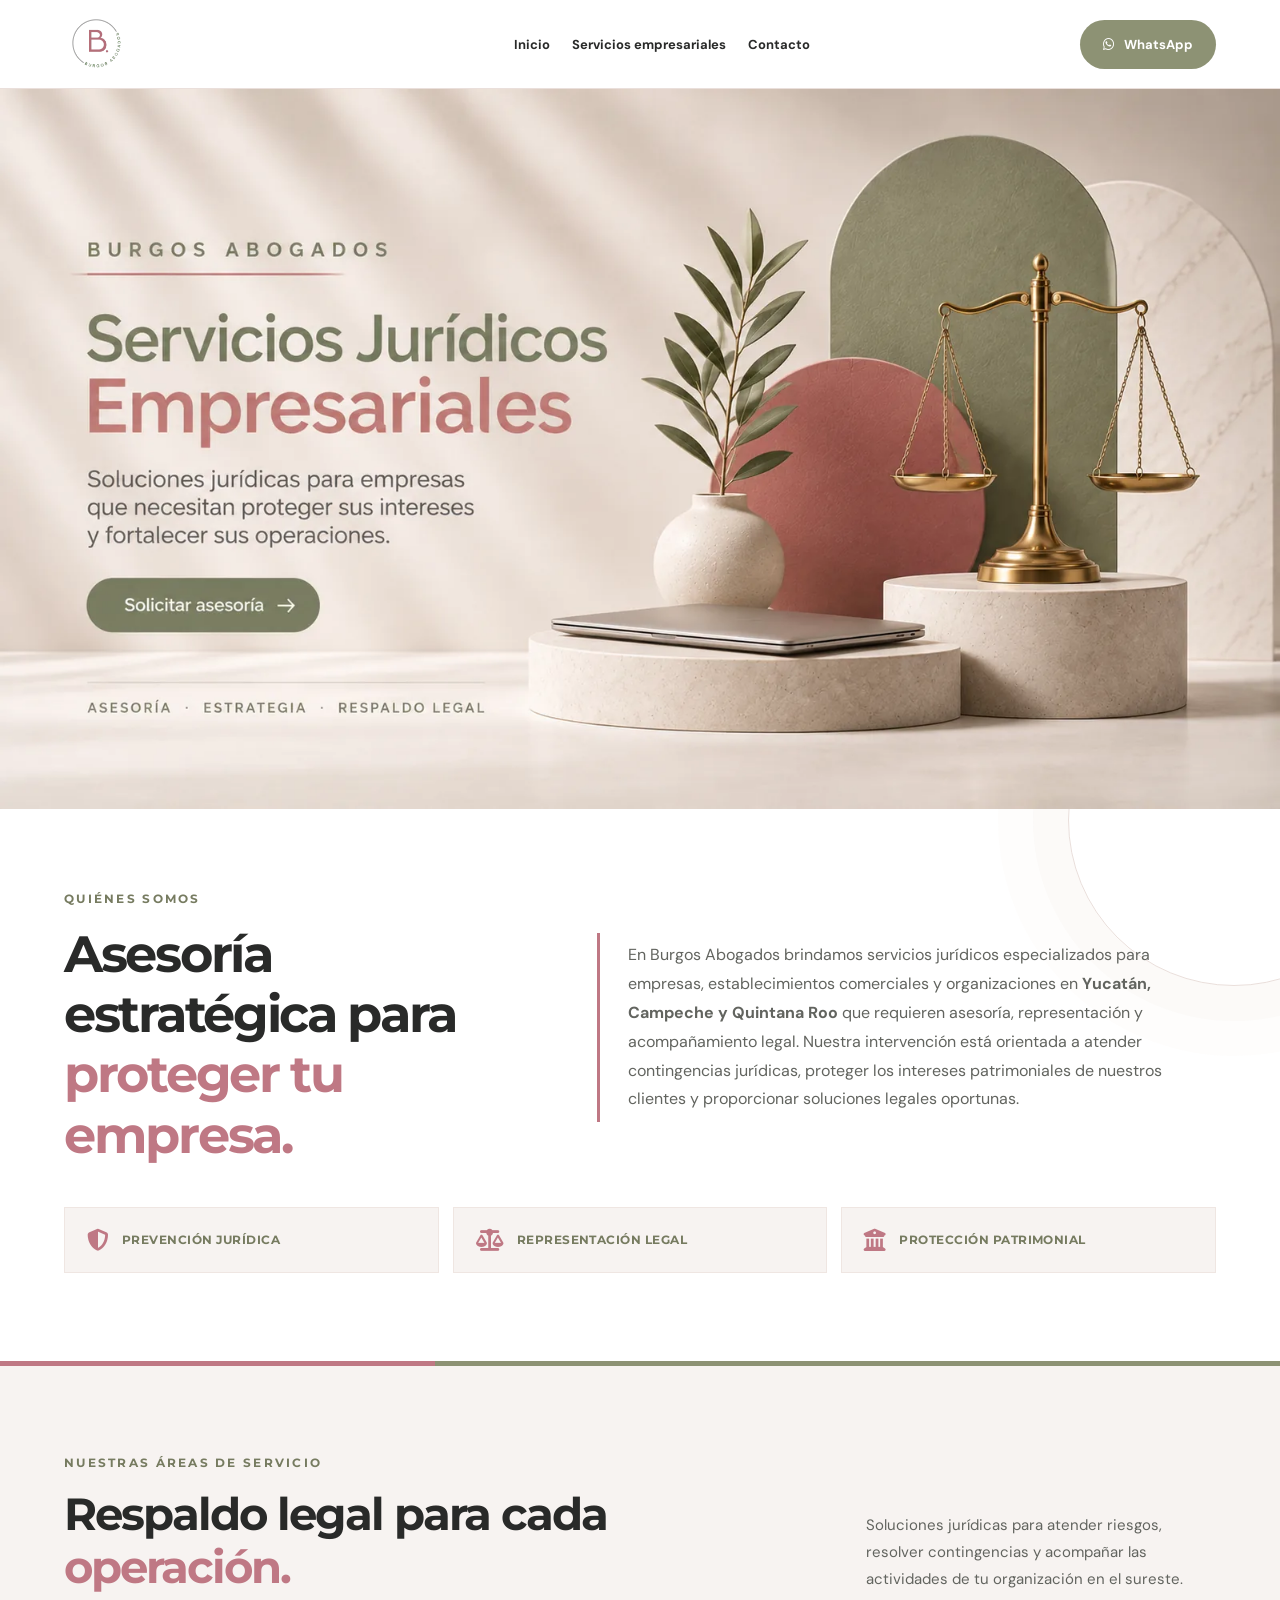
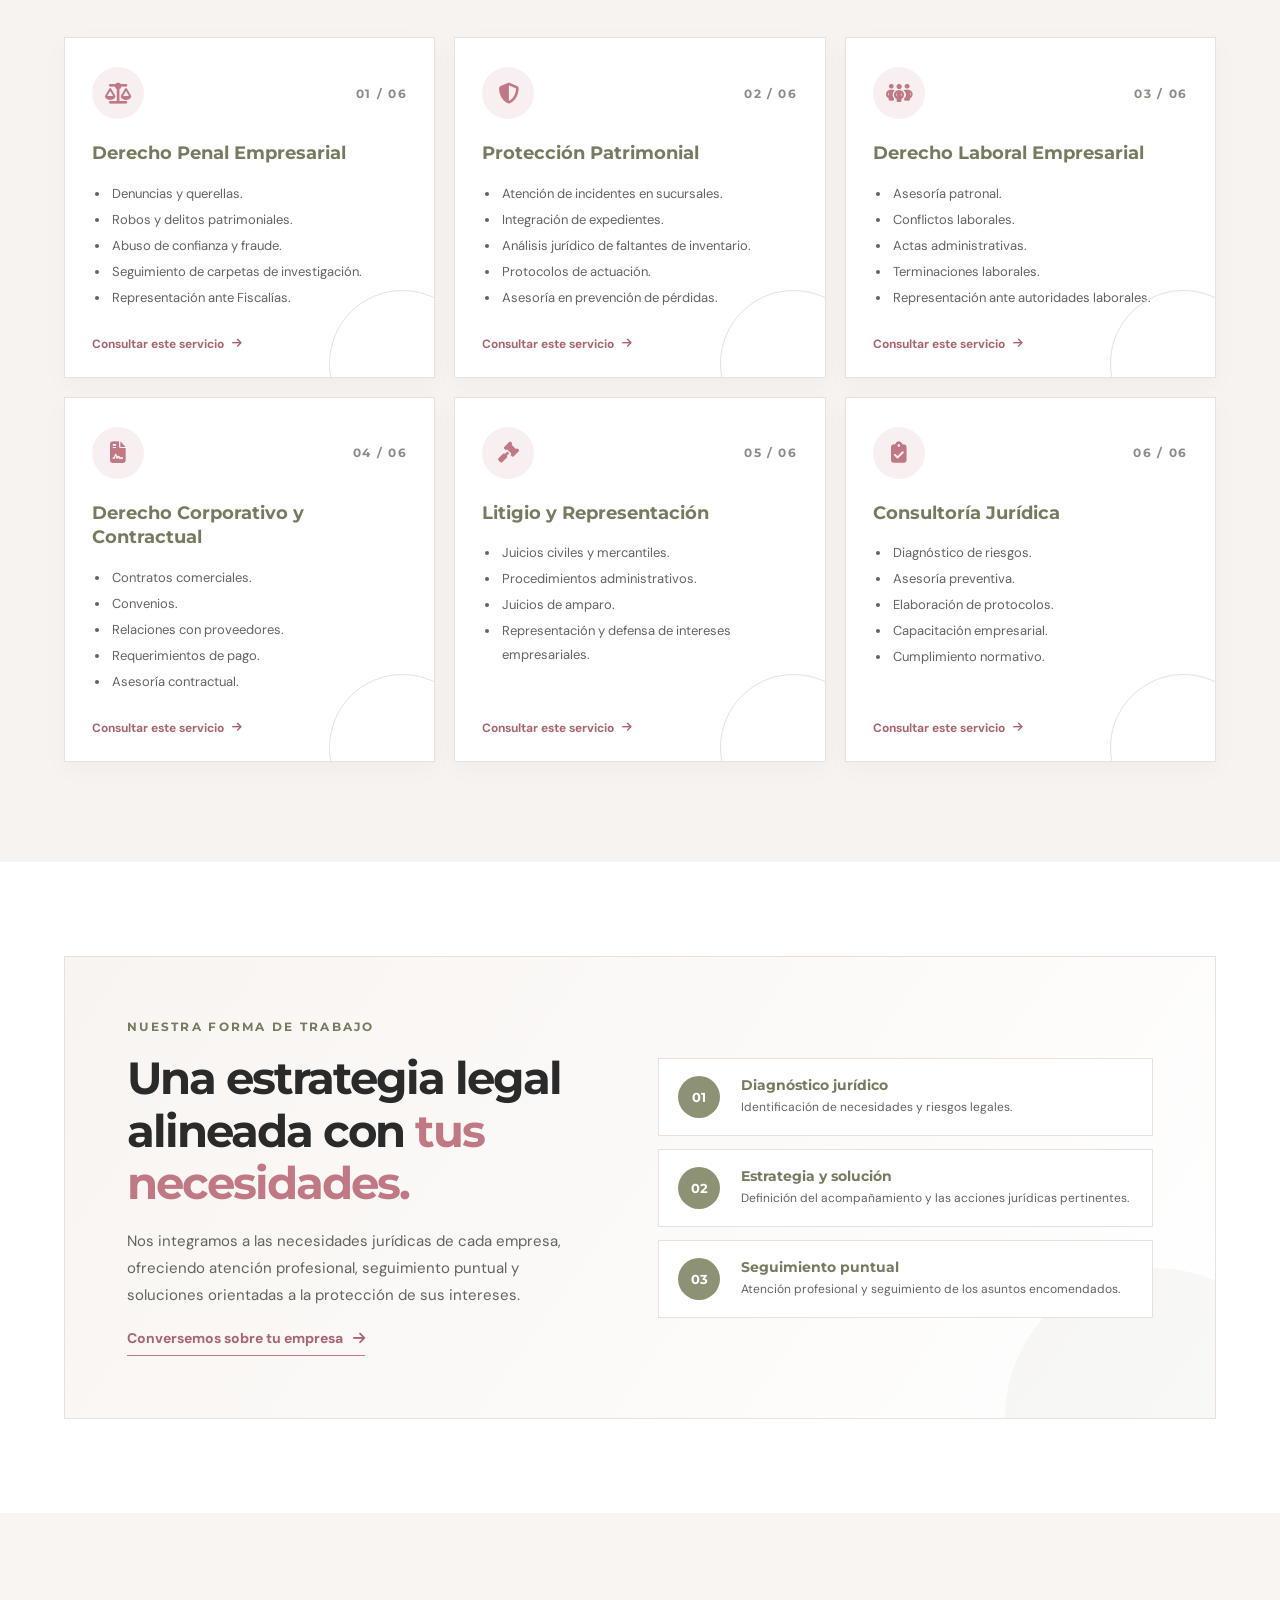
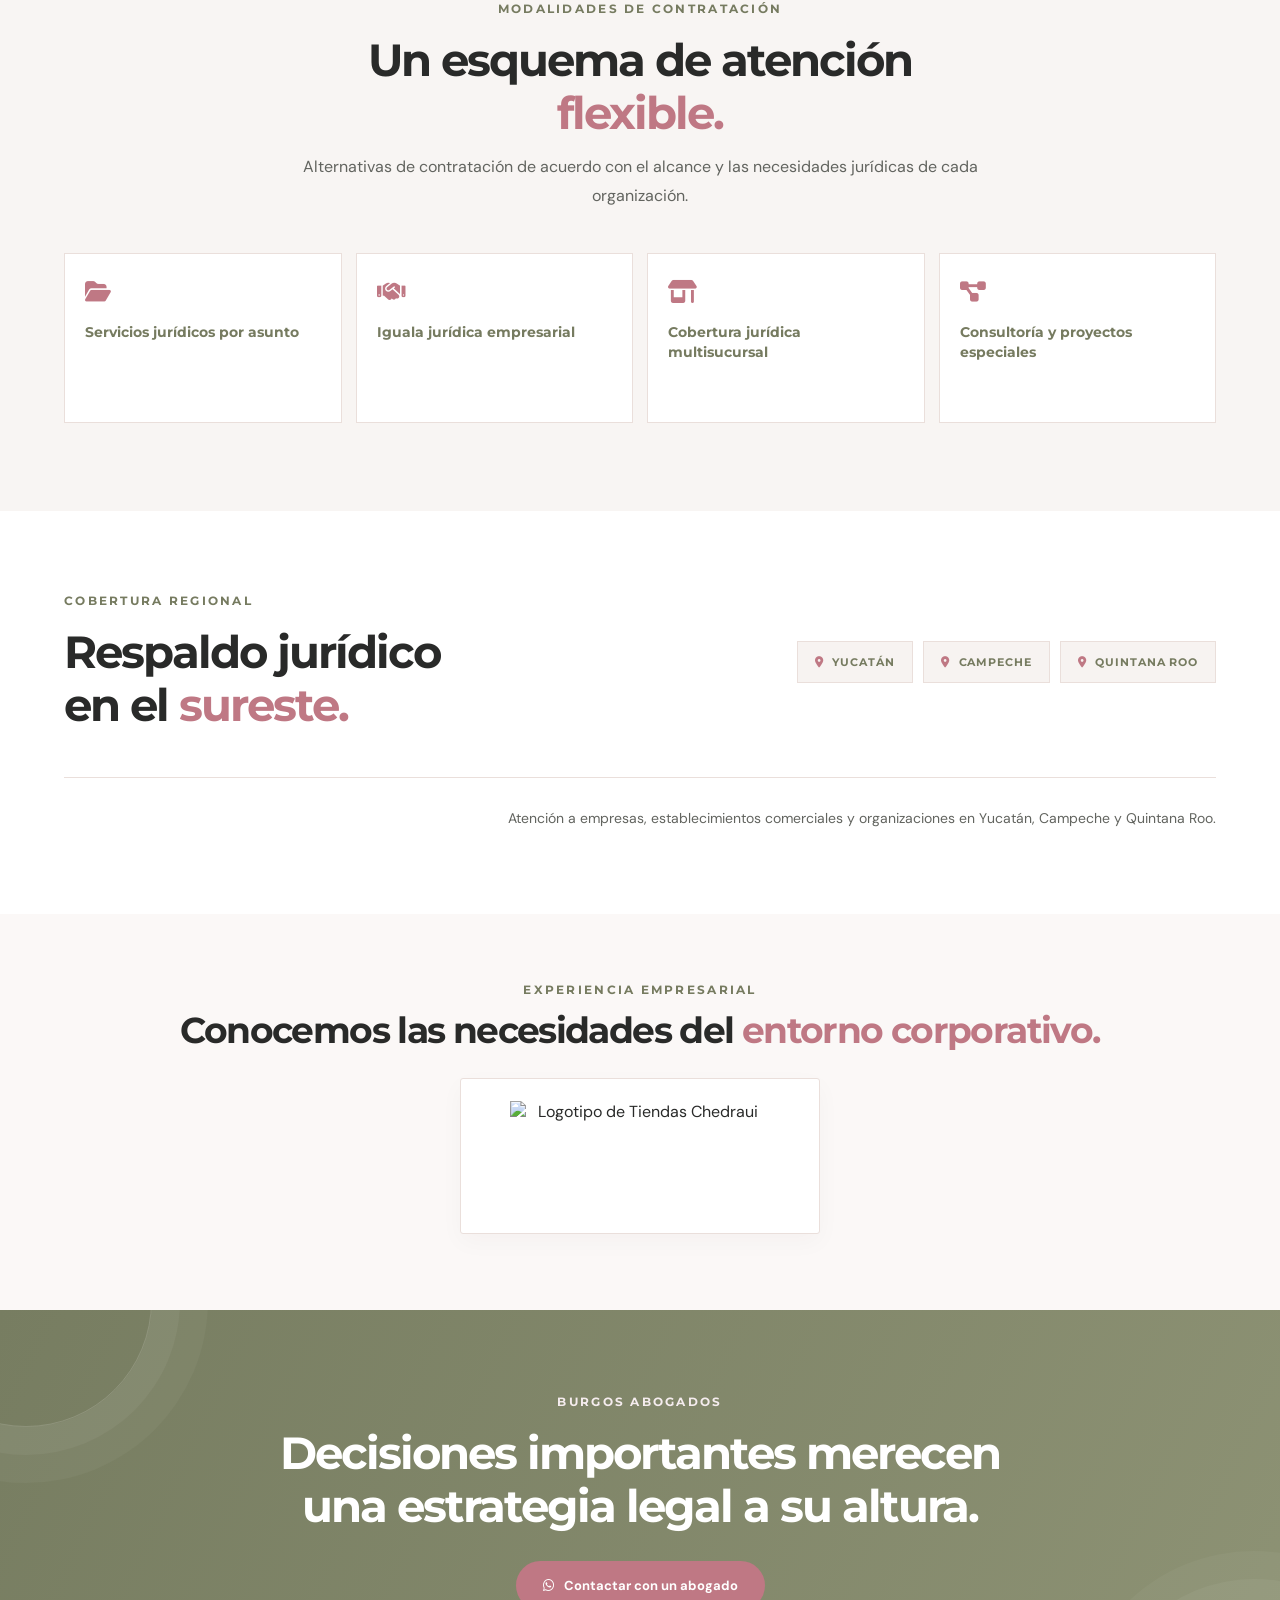
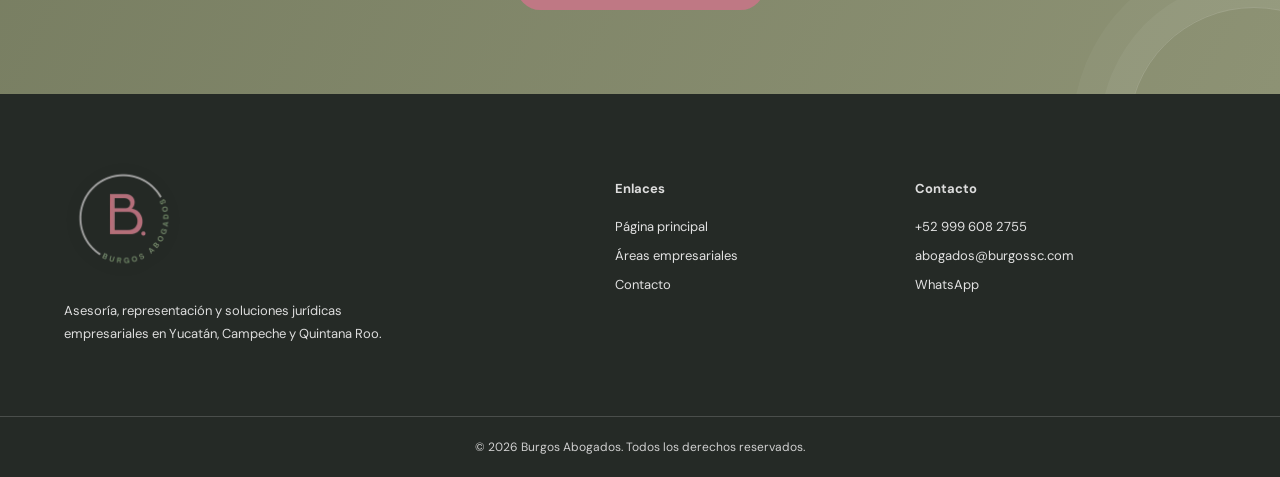
==== commit 02e9ecce: "Update servicios-empresariales.html" ====
--- a/servicios-empresariales.html
+++ b/servicios-empresariales.html
@@ -1,64 +1,301 @@
 <!DOCTYPE html>
-<html lang="es">
+<html lang="es-MX">
 <head>
-<meta charset="UTF-8"><meta name="viewport" content="width=device-width, initial-scale=1">
-<title>Servicios Jurídicos Empresariales | Burgos Abogados</title>
-<meta name="description" content="Asesoría, representación y soluciones jurídicas empresariales en Yucatán, Campeche y Quintana Roo.">
-<link rel="icon" type="image/png" href="assets/logo.icono.png">
-<link rel="preconnect" href="https://fonts.googleapis.com"><link rel="preconnect" href="https://fonts.gstatic.com" crossorigin>
-<link href="https://fonts.googleapis.com/css2?family=Montserrat:wght@400;500;600;700;800&family=DM+Sans:wght@400;500;600;700&display=swap" rel="stylesheet">
-<link rel="stylesheet" href="https://cdnjs.cloudflare.com/ajax/libs/font-awesome/6.5.2/css/all.min.css"><link rel="stylesheet" href="style.css">
-<link rel="stylesheet" href="servicios-empresariales.css">
-
+  <meta charset="UTF-8">
+  <meta name="viewport" content="width=device-width, initial-scale=1">
+  <title>Servicios Jurídicos Empresariales en Yucatán, Campeche y Quintana Roo | Burgos Abogados</title>
+  <meta name="description" content="Asesoría, representación y defensa jurídica empresarial en Mérida, Yucatán, Campeche y Quintana Roo. Derecho penal empresarial, protección patrimonial, laboral, corporativo, litigio y consultoría.">
+  <meta name="robots" content="index, follow, max-image-preview:large">
+  <link rel="canonical" href="https://www.burgossc.com/servicios-empresariales.html">
+  <link rel="icon" type="image/png" href="assets/logo.icono.png">
+  <link rel="apple-touch-icon" href="assets/logo.icono.png">
+  <meta property="og:type" content="website">
+  <meta property="og:locale" content="es_MX">
+  <meta property="og:site_name" content="Burgos Abogados">
+  <meta property="og:title" content="Servicios Jurídicos Empresariales | Burgos Abogados">
+  <meta property="og:description" content="Respaldo legal para empresas, comercios y sucursales en Yucatán, Campeche y Quintana Roo.">
+  <meta property="og:image" content="https://www.burgossc.com/assets/preview-burgos.jpg">
+  <meta property="og:url" content="https://www.burgossc.com/servicios-empresariales.html">
+  <meta name="twitter:card" content="summary_large_image">
+  <meta name="twitter:title" content="Servicios Jurídicos Empresariales | Burgos Abogados">
+  <meta name="twitter:description" content="Defensa penal empresarial, protección patrimonial, laboral patronal y contratos en Yucatán, Campeche y Quintana Roo.">
+  <meta name="twitter:image" content="https://www.burgossc.com/assets/preview-burgos.jpg">
+  <link rel="preconnect" href="https://fonts.googleapis.com">
+  <link rel="preconnect" href="https://fonts.gstatic.com" crossorigin>
+  <link href="https://fonts.googleapis.com/css2?family=Montserrat:wght@400;500;600;700;800&family=DM+Sans:wght@400;500;600;700&display=swap" rel="stylesheet">
+  <link rel="stylesheet" href="https://cdnjs.cloudflare.com/ajax/libs/font-awesome/6.5.2/css/all.min.css">
+  <link rel="stylesheet" href="style.css">
+  <link rel="stylesheet" href="servicios-empresariales.css">
+  <script type="application/ld+json">
+  {
+    "@context": "https://schema.org",
+    "@type": "LegalService",
+    "name": "Burgos Abogados - Servicios Jurídicos Empresariales",
+    "url": "https://www.burgossc.com/servicios-empresariales.html",
+    "logo": "https://www.burgossc.com/assets/logo-burgos.png",
+    "image": "https://www.burgossc.com/assets/preview-burgos.jpg",
+    "telephone": "+52 999 608 2755",
+    "email": "abogados@burgossc.com",
+    "address": {
+      "@type": "PostalAddress",
+      "streetAddress": "Calle 33 número 479, Polígono 108",
+      "addressLocality": "Mérida",
+      "addressRegion": "Yucatán",
+      "addressCountry": "MX"
+    },
+    "areaServed": [
+      { "@type": "City", "name": "Mérida" },
+      { "@type": "AdministrativeArea", "name": "Yucatán" },
+      { "@type": "AdministrativeArea", "name": "Campeche" },
+      { "@type": "AdministrativeArea", "name": "Quintana Roo" }
+    ]
+  }
+  </script>
 </head>
 <body class="business-page">
-<header class="site-header"><div class="container navbar">
-  <a class="logo" href="index.html" aria-label="Burgos Abogados, inicio"><img src="assets/logo-burgos.png" alt="Burgos Abogados"></a>
-  <nav class="desktop-nav" aria-label="Navegación principal"><a href="index.html">Inicio</a><a class="active" href="servicios-empresariales.html">Servicios empresariales</a><a href="index.html#contacto">Contacto</a></nav>
-  <div class="header-actions"><a class="btn-top" href="https://wa.me/529996082755?text=Hola%2C%20deseo%20informaci%C3%B3n%20sobre%20servicios%20jur%C3%ADdicos%20empresariales." target="_blank" rel="noopener"><i class="fa-brands fa-whatsapp"></i><span>WhatsApp</span></a><a class="btn-business-mobile" href="index.html">Inicio</a></div>
-</div></header>
+<header class="site-header">
+  <div class="container navbar">
+    <a class="logo" href="index.html" aria-label="Burgos Abogados, inicio">
+      <picture>
+        <source srcset="assets/logo-burgos.webp" type="image/webp">
+        <img src="assets/logo-burgos.png" alt="Burgos Abogados" width="180" height="66">
+      </picture>
+    </a>
+    <nav class="desktop-nav" aria-label="Navegación principal">
+      <a href="index.html">Inicio</a>
+      <a class="active" href="servicios-empresariales.html">Servicios empresariales</a>
+      <a href="index.html#contacto">Contacto</a>
+    </nav>
+    <div class="header-actions">
+      <a class="btn-business-mobile" href="index.html">Inicio</a>
+      <a class="btn-top" href="https://wa.me/529996082755?text=Hola%2C%20deseo%20informaci%C3%B3n%20sobre%20servicios%20jur%C3%ADdicos%20empresariales%20(Yucat%C3%A1n%2C%20Campeche%20o%20Quintana%20Roo)." target="_blank" rel="noopener">
+        <i class="fa-brands fa-whatsapp" aria-hidden="true"></i><span>WhatsApp</span>
+      </a>
+    </div>
+  </div>
+</header>
+
 <main>
-<section class="business-hero" aria-label="Servicios jurídicos empresariales Burgos Abogados"><div class="business-hero-wrap"><img src="assets/empresarial-burgos.png" alt="Servicios jurídicos empresariales: asesoría, estrategia y respaldo legal" fetchpriority="high"><a class="business-hero-cta" href="https://wa.me/529996082755?text=Hola%2C%20deseo%20agendar%20una%20asesor%C3%ADa%20jur%C3%ADdica%20empresarial." target="_blank" rel="noopener" aria-label="Solicitar asesoría jurídica empresarial por WhatsApp" title="Solicitar asesoría por WhatsApp"></a></div></section>
-
-<section class="business-intro-band"><div class="container">
-  <div class="business-intro-layout">
-    <div class="business-intro-title"><span class="eyebrow">QUIÉNES SOMOS</span><h2>Asesoría estratégica para <em>proteger tu empresa.</em></h2></div>
-    <div class="business-intro-copy"><p>En Burgos Abogados brindamos servicios jurídicos especializados para empresas, establecimientos comerciales y organizaciones que requieren asesoría, representación y acompañamiento legal. Nuestra intervención está orientada a atender contingencias jurídicas, proteger los intereses patrimoniales de nuestros clientes y proporcionar soluciones legales oportunas.</p></div>
+  <section class="business-hero" aria-label="Servicios jurídicos empresariales Burgos Abogados">
+    <div class="business-hero-wrap">
+      <h1 class="sr-only-h1">Abogados Empresariales en Mérida, Yucatán, Campeche y Quintana Roo — Burgos Abogados</h1>
+      <picture>
+        <source srcset="assets/empresarial-burgos.webp" type="image/webp">
+        <img src="assets/empresarial-burgos.png" alt="Servicios jurídicos empresariales en Yucatán, Campeche y Quintana Roo: asesoría, estrategia y respaldo legal" width="1600" height="900" fetchpriority="high" decoding="async">
+      </picture>
+      <a class="business-hero-cta" href="https://wa.me/529996082755?text=Hola%2C%20deseo%20agendar%20una%20asesor%C3%ADa%20jur%C3%ADdica%20empresarial.%20Ubicaci%C3%B3n%20(Yucat%C3%A1n%2FCampeche%2FQuintana%20Roo)%3A%20" target="_blank" rel="noopener" aria-label="Solicitar asesoría jurídica empresarial por WhatsApp" title="Solicitar asesoría por WhatsApp"></a>
+    </div>
+  </section>
+
+  <section class="business-intro-band">
+    <div class="container">
+      <div class="business-intro-layout">
+        <div class="business-intro-title">
+          <span class="eyebrow">QUIÉNES SOMOS</span>
+          <h2>Asesoría estratégica para <em>proteger tu empresa.</em></h2>
+        </div>
+        <div class="business-intro-copy">
+          <p>En Burgos Abogados brindamos servicios jurídicos especializados para empresas, establecimientos comerciales y organizaciones en <strong>Yucatán, Campeche y Quintana Roo</strong> que requieren asesoría, representación y acompañamiento legal. Nuestra intervención está orientada a atender contingencias jurídicas, proteger los intereses patrimoniales de nuestros clientes y proporcionar soluciones legales oportunas.</p>
+        </div>
+      </div>
+      <div class="business-pillars">
+        <div class="business-pillar"><i class="fa-solid fa-shield-halved" aria-hidden="true"></i><span>PREVENCIÓN JURÍDICA</span></div>
+        <div class="business-pillar"><i class="fa-solid fa-scale-balanced" aria-hidden="true"></i><span>REPRESENTACIÓN LEGAL</span></div>
+        <div class="business-pillar"><i class="fa-solid fa-building-columns" aria-hidden="true"></i><span>PROTECCIÓN PATRIMONIAL</span></div>
+      </div>
+    </div>
+  </section>
+
+  <section class="business-areas" id="areas-empresariales">
+    <div class="container">
+      <div class="section-head">
+        <div>
+          <span class="eyebrow">NUESTRAS ÁREAS DE SERVICIO</span>
+          <h2>Respaldo legal para cada <em>operación.</em></h2>
+        </div>
+        <p>Soluciones jurídicas para atender riesgos, resolver contingencias y acompañar las actividades de tu organización en el sureste.</p>
+      </div>
+      <div class="business-cards">
+        <article class="business-card">
+          <div class="business-card-top"><span class="business-card-icon"><i class="fa-solid fa-scale-balanced" aria-hidden="true"></i></span><span class="business-card-number">01 / 06</span></div>
+          <h3>Derecho Penal Empresarial</h3>
+          <ul>
+            <li>Denuncias y querellas.</li>
+            <li>Robos y delitos patrimoniales.</li>
+            <li>Abuso de confianza y fraude.</li>
+            <li>Seguimiento de carpetas de investigación.</li>
+            <li>Representación ante Fiscalías.</li>
+          </ul>
+          <a class="card-contact" href="https://wa.me/529996082755?text=Hola%2C%20deseo%20asesor%C3%ADa%20en%20Derecho%20Penal%20Empresarial.%20Estado%2Fciudad%3A%20" target="_blank" rel="noopener">Consultar este servicio <i class="fa-solid fa-arrow-right" aria-hidden="true"></i></a>
+        </article>
+
+        <article class="business-card">
+          <div class="business-card-top"><span class="business-card-icon"><i class="fa-solid fa-shield-halved" aria-hidden="true"></i></span><span class="business-card-number">02 / 06</span></div>
+          <h3>Protección Patrimonial</h3>
+          <ul>
+            <li>Atención de incidentes en sucursales.</li>
+            <li>Integración de expedientes.</li>
+            <li>Análisis jurídico de faltantes de inventario.</li>
+            <li>Protocolos de actuación.</li>
+            <li>Asesoría en prevención de pérdidas.</li>
+          </ul>
+          <a class="card-contact" href="https://wa.me/529996082755?text=Hola%2C%20deseo%20asesor%C3%ADa%20en%20Protecci%C3%B3n%20Patrimonial%20para%20empresa%2Fsucursal.%20Estado%2Fciudad%3A%20" target="_blank" rel="noopener">Consultar este servicio <i class="fa-solid fa-arrow-right" aria-hidden="true"></i></a>
+        </article>
+
+        <article class="business-card">
+          <div class="business-card-top"><span class="business-card-icon"><i class="fa-solid fa-people-group" aria-hidden="true"></i></span><span class="business-card-number">03 / 06</span></div>
+          <h3>Derecho Laboral Empresarial</h3>
+          <ul>
+            <li>Asesoría patronal.</li>
+            <li>Conflictos laborales.</li>
+            <li>Actas administrativas.</li>
+            <li>Terminaciones laborales.</li>
+            <li>Representación ante autoridades laborales.</li>
+          </ul>
+          <a class="card-contact" href="https://wa.me/529996082755?text=Hola%2C%20deseo%20asesor%C3%ADa%20en%20Derecho%20Laboral%20Empresarial.%20Estado%2Fciudad%3A%20" target="_blank" rel="noopener">Consultar este servicio <i class="fa-solid fa-arrow-right" aria-hidden="true"></i></a>
+        </article>
+
+        <article class="business-card">
+          <div class="business-card-top"><span class="business-card-icon"><i class="fa-solid fa-file-contract" aria-hidden="true"></i></span><span class="business-card-number">04 / 06</span></div>
+          <h3>Derecho Corporativo y Contractual</h3>
+          <ul>
+            <li>Contratos comerciales.</li>
+            <li>Convenios.</li>
+            <li>Relaciones con proveedores.</li>
+            <li>Requerimientos de pago.</li>
+            <li>Asesoría contractual.</li>
+          </ul>
+          <a class="card-contact" href="https://wa.me/529996082755?text=Hola%2C%20deseo%20asesor%C3%ADa%20en%20Derecho%20Corporativo%20y%20Contractual.%20Estado%2Fciudad%3A%20" target="_blank" rel="noopener">Consultar este servicio <i class="fa-solid fa-arrow-right" aria-hidden="true"></i></a>
+        </article>
+
+        <article class="business-card">
+          <div class="business-card-top"><span class="business-card-icon"><i class="fa-solid fa-gavel" aria-hidden="true"></i></span><span class="business-card-number">05 / 06</span></div>
+          <h3>Litigio y Representación</h3>
+          <ul>
+            <li>Juicios civiles y mercantiles.</li>
+            <li>Procedimientos administrativos.</li>
+            <li>Juicios de amparo.</li>
+            <li>Representación y defensa de intereses empresariales.</li>
+          </ul>
+          <a class="card-contact" href="https://wa.me/529996082755?text=Hola%2C%20deseo%20asesor%C3%ADa%20en%20Litigio%20y%20Representaci%C3%B3n.%20Estado%2Fciudad%3A%20" target="_blank" rel="noopener">Consultar este servicio <i class="fa-solid fa-arrow-right" aria-hidden="true"></i></a>
+        </article>
+
+        <article class="business-card">
+          <div class="business-card-top"><span class="business-card-icon"><i class="fa-solid fa-clipboard-check" aria-hidden="true"></i></span><span class="business-card-number">06 / 06</span></div>
+          <h3>Consultoría Jurídica</h3>
+          <ul>
+            <li>Diagnóstico de riesgos.</li>
+            <li>Asesoría preventiva.</li>
+            <li>Elaboración de protocolos.</li>
+            <li>Capacitación empresarial.</li>
+            <li>Cumplimiento normativo.</li>
+          </ul>
+          <a class="card-contact" href="https://wa.me/529996082755?text=Hola%2C%20deseo%20asesor%C3%ADa%20en%20Consultor%C3%ADa%20Jur%C3%ADdica.%20Estado%2Fciudad%3A%20" target="_blank" rel="noopener">Consultar este servicio <i class="fa-solid fa-arrow-right" aria-hidden="true"></i></a>
+        </article>
+      </div>
+    </div>
+  </section>
+
+  <section class="business-approach">
+    <div class="container">
+      <div class="business-approach-panel">
+        <div class="business-approach-copy">
+          <span class="eyebrow">NUESTRA FORMA DE TRABAJO</span>
+          <h2>Una estrategia legal alineada con <em>tus necesidades.</em></h2>
+          <p>Nos integramos a las necesidades jurídicas de cada empresa, ofreciendo atención profesional, seguimiento puntual y soluciones orientadas a la protección de sus intereses.</p>
+          <a class="text-link" href="https://wa.me/529996082755?text=Hola%2C%20deseo%20conocer%20la%20propuesta%20de%20servicios%20empresariales%20de%20Burgos%20Abogados." target="_blank" rel="noopener">Conversemos sobre tu empresa <i class="fa-solid fa-arrow-right" aria-hidden="true"></i></a>
+        </div>
+        <div class="business-steps">
+          <div class="business-step"><span class="step-no">01</span><div><h3>Diagnóstico jurídico</h3><p>Identificación de necesidades y riesgos legales.</p></div></div>
+          <div class="business-step"><span class="step-no">02</span><div><h3>Estrategia y solución</h3><p>Definición del acompañamiento y las acciones jurídicas pertinentes.</p></div></div>
+          <div class="business-step"><span class="step-no">03</span><div><h3>Seguimiento puntual</h3><p>Atención profesional y seguimiento de los asuntos encomendados.</p></div></div>
+        </div>
+      </div>
+    </div>
+  </section>
+
+  <section class="business-modes">
+    <div class="container">
+      <div class="business-modes-head">
+        <span class="eyebrow">MODALIDADES DE CONTRATACIÓN</span>
+        <h2>Un esquema de atención <em>flexible.</em></h2>
+        <p>Alternativas de contratación de acuerdo con el alcance y las necesidades jurídicas de cada organización.</p>
+      </div>
+      <div class="business-mode-grid">
+        <article class="business-mode"><i class="fa-solid fa-folder-open" aria-hidden="true"></i><h3>Servicios jurídicos por asunto</h3></article>
+        <article class="business-mode"><i class="fa-solid fa-handshake" aria-hidden="true"></i><h3>Iguala jurídica empresarial</h3></article>
+        <article class="business-mode"><i class="fa-solid fa-shop" aria-hidden="true"></i><h3>Cobertura jurídica multisucursal</h3></article>
+        <article class="business-mode"><i class="fa-solid fa-diagram-project" aria-hidden="true"></i><h3>Consultoría y proyectos especiales</h3></article>
+      </div>
+    </div>
+  </section>
+
+  <section class="business-coverage">
+    <div class="container">
+      <div class="business-coverage-inner">
+        <div>
+          <span class="eyebrow">COBERTURA REGIONAL</span>
+          <h2>Respaldo jurídico en el <em>sureste.</em></h2>
+        </div>
+        <div class="business-regions">
+          <span class="business-region"><i class="fa-solid fa-location-dot" aria-hidden="true"></i> YUCATÁN</span>
+          <span class="business-region"><i class="fa-solid fa-location-dot" aria-hidden="true"></i> CAMPECHE</span>
+          <span class="business-region"><i class="fa-solid fa-location-dot" aria-hidden="true"></i> QUINTANA ROO</span>
+        </div>
+      </div>
+      <p class="business-coverage-note">Atención a empresas, establecimientos comerciales y organizaciones en Yucatán, Campeche y Quintana Roo.</p>
+    </div>
+  </section>
+
+  <section class="business-clients">
+    <div class="container">
+      <span class="eyebrow">EXPERIENCIA EMPRESARIAL</span>
+      <h2>Conocemos las necesidades del <em>entorno corporativo.</em></h2>
+      <div class="business-client-mark">
+        <img src="https://upload.wikimedia.org/wikipedia/commons/5/59/Chedraui2022logo.png"
+             alt="Logotipo de Tiendas Chedraui"
+             loading="lazy"
+             width="260"
+             height="110">
+      </div>
+    </div>
+  </section>
+
+  <section class="statement">
+    <div class="container">
+      <span class="eyebrow">BURGOS ABOGADOS</span>
+      <h2>Decisiones importantes merecen una estrategia legal a su altura.</h2>
+      <a class="btn-primary" href="https://wa.me/529996082755?text=Hola%2C%20deseo%20contactar%20a%20un%20abogado%20sobre%20servicios%20jur%C3%ADdicos%20empresariales." target="_blank" rel="noopener">
+        <i class="fa-brands fa-whatsapp" aria-hidden="true"></i> Contactar con un abogado
+      </a>
+    </div>
+  </section>
+</main>
+
+<footer>
+  <div class="container footer-grid">
+    <div>
+      <picture>
+        <source srcset="assets/logo-burgos.webp" type="image/webp">
+        <img src="assets/logo-burgos.png" alt="Burgos Abogados" class="footer-logo" width="260" height="122" loading="lazy">
+      </picture>
+      <p>Asesoría, representación y soluciones jurídicas empresariales en Yucatán, Campeche y Quintana Roo.</p>
+    </div>
+    <div>
+      <p class="footer-heading"><strong>Enlaces</strong></p>
+      <a href="index.html">Página principal</a>
+      <a href="#areas-empresariales">Áreas empresariales</a>
+      <a href="index.html#contacto">Contacto</a>
+    </div>
+    <div>
+      <p class="footer-heading"><strong>Contacto</strong></p>
+      <a href="tel:+529996082755">+52 999 608 2755</a>
+      <a href="mailto:abogados@burgossc.com">abogados@burgossc.com</a>
+      <a href="https://wa.me/529996082755" target="_blank" rel="noopener">WhatsApp</a>
+    </div>
   </div>
-  <div class="business-pillars"><div class="business-pillar"><i class="fa-solid fa-shield-halved"></i><span>PREVENCIÓN JURÍDICA</span></div><div class="business-pillar"><i class="fa-solid fa-scale-balanced"></i><span>REPRESENTACIÓN LEGAL</span></div><div class="business-pillar"><i class="fa-solid fa-building-columns"></i><span>PROTECCIÓN PATRIMONIAL</span></div></div>
-</div></section>
-<section class="business-areas" id="areas-empresariales"><div class="container">
- <div class="section-head"><div><span class="eyebrow">NUESTRAS ÁREAS DE SERVICIO</span><h2>Respaldo legal para cada <em>operación.</em></h2></div><p>Soluciones jurídicas para atender riesgos, resolver contingencias y acompañar las actividades de tu organización.</p></div>
- <div class="business-cards">
-  <article class="business-card"><div class="business-card-top"><span class="business-card-icon"><i class="fa-solid fa-scale-balanced"></i></span><span class="business-card-number">01 / 06</span></div><h3>Derecho Penal Empresarial</h3><ul><li>Denuncias y querellas.</li><li>Robos y delitos patrimoniales.</li><li>Abuso de confianza y fraude.</li><li>Seguimiento de carpetas de investigación.</li><li>Representación ante Fiscalías.</li></ul><a class="card-contact" href="https://wa.me/529996082755?text=Hola%2C%20deseo%20asesor%C3%ADa%20en%20Derecho%20Penal%20Empresarial." target="_blank" rel="noopener">Consultar este servicio <i class="fa-solid fa-arrow-right"></i></a></article>
-  <article class="business-card"><div class="business-card-top"><span class="business-card-icon"><i class="fa-solid fa-shield-halved"></i></span><span class="business-card-number">02 / 06</span></div><h3>Protección Patrimonial</h3><ul><li>Atención de incidentes en sucursales.</li><li>Integración de expedientes.</li><li>Análisis jurídico de faltantes de inventario.</li><li>Protocolos de actuación.</li><li>Asesoría en prevención de pérdidas.</li></ul><a class="card-contact" href="https://wa.me/529996082755?text=Hola%2C%20deseo%20asesor%C3%ADa%20en%20Protecci%C3%B3n%20Patrimonial." target="_blank" rel="noopener">Consultar este servicio <i class="fa-solid fa-arrow-right"></i></a></article>
-  <article class="business-card"><div class="business-card-top"><span class="business-card-icon"><i class="fa-solid fa-people-group"></i></span><span class="business-card-number">03 / 06</span></div><h3>Derecho Laboral Empresarial</h3><ul><li>Asesoría patronal.</li><li>Conflictos laborales.</li><li>Actas administrativas.</li><li>Terminaciones laborales.</li><li>Representación ante autoridades laborales.</li></ul><a class="card-contact" href="https://wa.me/529996082755?text=Hola%2C%20deseo%20asesor%C3%ADa%20en%20Derecho%20Laboral%20Empresarial." target="_blank" rel="noopener">Consultar este servicio <i class="fa-solid fa-arrow-right"></i></a></article>
-  <article class="business-card"><div class="business-card-top"><span class="business-card-icon"><i class="fa-solid fa-file-contract"></i></span><span class="business-card-number">04 / 06</span></div><h3>Derecho Corporativo y Contractual</h3><ul><li>Contratos comerciales.</li><li>Convenios.</li><li>Relaciones con proveedores.</li><li>Requerimientos de pago.</li><li>Asesoría contractual.</li></ul><a class="card-contact" href="https://wa.me/529996082755?text=Hola%2C%20deseo%20asesor%C3%ADa%20en%20Derecho%20Corporativo%20y%20Contractual." target="_blank" rel="noopener">Consultar este servicio <i class="fa-solid fa-arrow-right"></i></a></article>
-  <article class="business-card"><div class="business-card-top"><span class="business-card-icon"><i class="fa-solid fa-gavel"></i></span><span class="business-card-number">05 / 06</span></div><h3>Litigio y Representación</h3><ul><li>Juicios civiles y mercantiles.</li><li>Procedimientos administrativos.</li><li>Juicios de amparo.</li><li>Representación y defensa de intereses empresariales.</li></ul><a class="card-contact" href="https://wa.me/529996082755?text=Hola%2C%20deseo%20asesor%C3%ADa%20en%20Litigio%20y%20Representaci%C3%B3n." target="_blank" rel="noopener">Consultar este servicio <i class="fa-solid fa-arrow-right"></i></a></article>
-  <article class="business-card"><div class="business-card-top"><span class="business-card-icon"><i class="fa-solid fa-clipboard-check"></i></span><span class="business-card-number">06 / 06</span></div><h3>Consultoría Jurídica</h3><ul><li>Diagnóstico de riesgos.</li><li>Asesoría preventiva.</li><li>Elaboración de protocolos.</li><li>Capacitación empresarial.</li><li>Cumplimiento normativo.</li></ul><a class="card-contact" href="https://wa.me/529996082755?text=Hola%2C%20deseo%20asesor%C3%ADa%20en%20Consultor%C3%ADa%20Jur%C3%ADdica." target="_blank" rel="noopener">Consultar este servicio <i class="fa-solid fa-arrow-right"></i></a></article>
- </div>
-</div></section>
-<section class="business-approach"><div class="container"><div class="business-approach-panel">
- <div class="business-approach-copy"><span class="eyebrow">NUESTRA FORMA DE TRABAJO</span><h2>Una estrategia legal alineada con <em>tus necesidades.</em></h2><p>Nos integramos a las necesidades jurídicas de cada empresa, ofreciendo atención profesional, seguimiento puntual y soluciones orientadas a la protección de sus intereses.</p><a class="text-link" href="https://wa.me/529996082755?text=Hola%2C%20deseo%20conocer%20la%20propuesta%20de%20servicios%20empresariales%20de%20Burgos%20Abogados." target="_blank" rel="noopener">Conversemos sobre tu empresa <i class="fa-solid fa-arrow-right"></i></a></div>
- <div class="business-steps"><div class="business-step"><span class="step-no">01</span><div><h3>Diagnóstico jurídico</h3><p>Identificación de necesidades y riesgos legales.</p></div></div><div class="business-step"><span class="step-no">02</span><div><h3>Estrategia y solución</h3><p>Definición del acompañamiento y las acciones jurídicas pertinentes.</p></div></div><div class="business-step"><span class="step-no">03</span><div><h3>Seguimiento puntual</h3><p>Atención profesional y seguimiento de los asuntos encomendados.</p></div></div></div>
-</div></div></section>
-<section class="business-modes"><div class="container"><div class="business-modes-head"><span class="eyebrow">MODALIDADES DE CONTRATACIÓN</span><h2>Un esquema de atención <em>flexible.</em></h2><p>Alternativas de contratación de acuerdo con el alcance y las necesidades jurídicas de cada organización.</p></div><div class="business-mode-grid">
- <article class="business-mode"><i class="fa-solid fa-folder-open"></i><h3>Servicios jurídicos por asunto</h3></article>
- <article class="business-mode"><i class="fa-solid fa-handshake"></i><h3>Iguala jurídica empresarial</h3></article>
- <article class="business-mode"><i class="fa-solid fa-shop"></i><h3>Cobertura jurídica multisucursal</h3></article>
- <article class="business-mode"><i class="fa-solid fa-diagram-project"></i><h3>Consultoría y proyectos especiales</h3></article>
-</div></div></section>
-<section class="business-coverage"><div class="container"><div class="business-coverage-inner"><div><span class="eyebrow">COBERTURA REGIONAL</span><h2>Respaldo jurídico en el <em>sureste.</em></h2></div><div class="business-regions"><span class="business-region"><i class="fa-solid fa-location-dot"></i> YUCATÁN</span><span class="business-region"><i class="fa-solid fa-location-dot"></i> CAMPECHE</span><span class="business-region"><i class="fa-solid fa-location-dot"></i> QUINTANA ROO</span></div></div><p class="business-coverage-note">Atención a empresas, establecimientos comerciales y organizaciones en la región.</p></div></section>
-<section class="business-clients"><div class="container"><span class="eyebrow">EXPERIENCIA EMPRESARIAL</span><h2>Conocemos las necesidades del <em>entorno corporativo.</em></h2><div class="business-client-mark">
-  <h1 class="sr-only-h1">Abogados Empresariales en Mérida, Yucatán, Campeche y Quintana Roo — Burgos Abogados</h1>
-  <img src="https://upload.wikimedia.org/wikipedia/commons/5/59/Chedraui2022logo.png"
-       alt="Logotipo de Tiendas Chedraui"
-       loading="lazy"
-       width="260"
-       height="110">
-</div></div></section>
-<section class="statement"><div class="container"><span class="eyebrow">BURGOS ABOGADOS</span><h2>Decisiones importantes merecen una estrategia legal a su altura.</h2><a class="btn-primary" href="https://wa.me/529996082755?text=Hola%2C%20deseo%20contactar%20a%20un%20abogado%20sobre%20servicios%20jur%C3%ADdicos%20empresariales." target="_blank" rel="noopener"><i class="fa-brands fa-whatsapp"></i> Contactar con un abogado</a></div></section>
-</main>
-<footer><div class="container footer-grid"><div><img src="assets/logo-burgos.png" alt="Burgos Abogados" class="footer-logo"><p>Asesoría, representación y soluciones jurídicas empresariales.</p></div><div><h3>Enlaces</h3><a href="index.html">Página principal</a><a href="#areas-empresariales">Áreas empresariales</a><a href="index.html#contacto">Contacto</a></div><div><h3>Contacto</h3><a href="tel:+529996082755">+52 999 608 2755</a><a href="mailto:abg.margely@burgossc.com">abg.margely@burgossc.com</a><a href="https://wa.me/529996082755" target="_blank" rel="noopener">WhatsApp</a></div></div><div class="copyright">© 2026 Burgos Abogados. Todos los derechos reservados.</div></footer>
+  <div class="copyright">© 2026 Burgos Abogados. Todos los derechos reservados.</div>
+</footer>
+<script src="script.js" defer></script>
 </body>
 </html>
--- a/servicios-empresariales.css
+++ b/servicios-empresariales.css
@@ -1,11 +1,17 @@
 /* CSS completo de la página de Servicios Empresariales Burgos Abogados */
-/* Rediseño exclusivo de servicios empresariales. El hero original se conserva sin cambios. */
 .business-page{--bp-rose:#bf7884;--bp-green:#8d9274;--bp-dark:#767b60;--bp-cream:#f7f3f1;--bp-border:#eadfdb}
-.business-page .business-hero{padding:76px 0;background:linear-gradient(120deg,#fcfaf9,#f3ebe8)}
-.business-page .business-hero-grid{display:grid;grid-template-columns:1.05fr .95fr;gap:55px;align-items:center}
-.business-page .business-hero h1{font-size:clamp(38px,4.6vw,62px);line-height:1.12;letter-spacing:-.05em}
-.business-page .business-hero p{color:var(--muted);font-size:17px}
-.business-page .business-hero img{width:100%;height:auto;object-fit:contain;border-radius:4px;box-shadow:18px 18px 0 #bf788420}
+
+/* Enlace de acceso rápido a inicio en encabezado móvil */
+.btn-business-mobile{display:none;align-items:center;justify-content:center;padding:10px 14px;border-radius:999px;border:1px solid var(--border);background:#fff;color:var(--green-dark);font-size:12px;font-weight:700;white-space:nowrap;transition:background .2s,color .2s,border-color .2s}
+.btn-business-mobile:hover{background:var(--cream);border-color:var(--green)}
+
+/* Hero empresarial con imagen completa y zona clicable alineada */
+.business-page .business-hero{background:linear-gradient(120deg,#fcfaf9,#f3ebe8);padding:0}
+.business-hero-wrap{position:relative;width:100%;max-width:1440px;margin:0 auto;overflow:hidden;line-height:0}
+.business-hero-wrap img{display:block;width:100%;height:auto;object-fit:contain}
+.business-hero-cta{position:absolute;z-index:2;left:4.5%;top:70%;width:25%;height:12%;border-radius:999px}
+.business-hero-cta:focus-visible{outline:3px solid #292a29;outline-offset:4px}
+
 /* Intro */
 .business-intro-band{position:relative;overflow:hidden;background:#fff;padding:82px 0 88px}
 .business-intro-band:after{content:"";position:absolute;width:330px;height:330px;border:1px solid #eadfdb;border-radius:50%;right:-120px;top:-155px;box-shadow:0 0 0 35px #f7f3f155,0 0 0 70px #f7f3f133;pointer-events:none}
@@ -15,8 +21,9 @@
 .business-intro-copy p{font-size:16px;color:var(--muted);margin:0}
 .business-pillars{display:grid;grid-template-columns:repeat(3,1fr);gap:14px;margin-top:42px}
 .business-pillar{background:var(--cream);padding:21px 22px;border:1px solid #efe6e2;display:flex;align-items:center;gap:13px}
-.business-pillar i{font-size:22px;color:var(--rose)}
+.business-pillar i{font-size:22px;color:var(--rose);flex:none}
 .business-pillar span{font:700 12px Montserrat,sans-serif;letter-spacing:.04em;color:var(--green-dark)}
+
 /* Areas */
 .business-areas{position:relative;background:var(--cream);padding:94px 0 100px}
 .business-areas:before{content:"";position:absolute;left:0;top:0;width:100%;height:5px;background:linear-gradient(90deg,var(--rose) 0 34%,var(--green) 34% 100%)}
@@ -28,13 +35,14 @@
 .business-card:hover{transform:translateY(-6px);box-shadow:0 18px 36px #34251c12}
 .business-card-top{display:flex;align-items:center;justify-content:space-between;margin-bottom:22px}
 .business-card-icon{width:52px;height:52px;display:grid;place-items:center;background:#f8eff0;border-radius:50%;color:var(--rose);font-size:21px}
-.business-card-number{font:700 12px Montserrat,sans-serif;letter-spacing:.14em;color:#b7b4ae}
+.business-card-number{font:700 12px Montserrat,sans-serif;letter-spacing:.14em;color:#8e8b85}
 .business-card h3{font-size:18px;line-height:1.35;color:var(--green-dark);margin-bottom:14px}
 .business-card ul{padding-left:18px;margin:0 0 24px;color:var(--muted);font-size:13px;line-height:1.85}
 .business-card li{padding-left:2px;margin:2px 0}
 .business-card .card-contact{position:relative;z-index:1;margin-top:auto;display:inline-flex;align-items:center;gap:8px;color:var(--rose-dark);font-size:12px;font-weight:700}
 .business-card .card-contact i{font-size:11px;transition:transform .2s}
 .business-card .card-contact:hover i{transform:translateX(4px)}
+
 /* Approach */
 .business-approach{padding:94px 0;background:#fff}
 .business-approach-panel{display:grid;grid-template-columns:1fr 1.05fr;gap:60px;align-items:center;background:linear-gradient(125deg,#f8f4f1,#fff);border:1px solid var(--bp-border);padding:clamp(30px,5vw,62px);position:relative;overflow:hidden}
@@ -47,6 +55,7 @@
 .business-step .step-no{width:42px;height:42px;border-radius:50%;display:grid;place-items:center;background:var(--green);color:#fff;font:700 13px Montserrat,sans-serif}
 .business-step h3{font-size:14px;color:var(--green-dark);margin:0 0 4px}
 .business-step p{font-size:12px;line-height:1.6;color:var(--muted);margin:0}
+
 /* Contract modes */
 .business-modes{background:#f8f5f3;padding:88px 0}
 .business-modes-head{text-align:center;max-width:720px;margin:0 auto 42px}
@@ -54,8 +63,9 @@
 .business-modes-head p{color:var(--muted);margin:0}
 .business-mode-grid{display:grid;grid-template-columns:repeat(4,1fr);gap:14px}
 .business-mode{background:#fff;border:1px solid var(--bp-border);padding:26px 20px;min-height:170px}
-.business-mode i{font-size:23px;color:var(--rose);margin-bottom:19px}
+.business-mode i{display:block;font-size:23px;color:var(--rose);margin-bottom:19px}
 .business-mode h3{font-size:14px;line-height:1.45;color:var(--green-dark);margin:0}
+
 /* Coverage */
 .business-coverage{padding:82px 0;background:#fff}
 .business-coverage-inner{display:flex;align-items:center;justify-content:space-between;gap:45px;border-bottom:1px solid var(--bp-border);padding-bottom:46px}
@@ -64,22 +74,64 @@
 .business-region{display:inline-flex;align-items:center;gap:9px;padding:13px 17px;border:1px solid var(--bp-border);background:var(--cream);font:700 11px Montserrat,sans-serif;letter-spacing:.08em;color:var(--green-dark)}
 .business-region i{color:var(--rose)}
 .business-coverage-note{max-width:790px;margin:28px 0 0 auto;color:var(--muted);font-size:14px;text-align:right}
+
 /* Clients */
 .business-clients{padding:68px 0 76px;background:#fbf8f7;text-align:center}
 .business-clients .eyebrow{margin-bottom:12px}
 .business-clients h2{font-size:clamp(26px,3vw,36px);margin-bottom:27px}
-.business-client-mark{display:flex;align-items:center;justify-content:center;width:min(100%,360px);min-height:125px;margin:0 auto;padding:22px 30px;background:#fff;border:1px solid var(--bp-border);box-shadow:0 8px 25px #33221c08;border-radius:3px}.business-client-mark img{display:block;width:min(100%,260px);height:auto;max-height:110px;object-fit:contain}
-.business-client-mark img{display:block;width:min(100%,260px);height:auto;max-height:110px;object-fit:contain;}
+.business-client-mark{display:flex;align-items:center;justify-content:center;width:min(100%,360px);min-height:125px;margin:0 auto;padding:22px 30px;background:#fff;border:1px solid var(--bp-border);box-shadow:0 8px 25px #33221c08;border-radius:3px}
+.business-client-mark img{display:block;width:min(100%,260px);height:auto;max-height:110px;object-fit:contain}
+
 /* CTA */
 .business-page .statement{position:relative;overflow:hidden;padding:84px 0;background:linear-gradient(115deg,#777d61,#8d9274);color:#fff;text-align:center}
 .business-page .statement:before,.business-page .statement:after{content:"";position:absolute;width:250px;height:250px;border:1px solid #ffffff28;border-radius:50%;pointer-events:none}
 .business-page .statement:before{left:-100px;top:-135px;box-shadow:0 0 0 28px #ffffff0c,0 0 0 56px #ffffff09}
 .business-page .statement:after{right:-100px;bottom:-165px;box-shadow:0 0 0 28px #ffffff0c,0 0 0 56px #ffffff09}
 .business-page .statement .container{position:relative;z-index:1}
-.business-page .statement h2{max-width:800px;margin:0 auto 28px}
+.business-page .statement .eyebrow{color:#f5ecee}
+.business-page .statement h2{max-width:800px;margin:0 auto 28px;color:#fff}
 .business-page .statement .btn-primary{background:var(--rose);border-radius:999px;padding-inline:27px}
 .business-page .statement .btn-primary:hover{background:var(--rose-dark)}
 .business-page footer{margin-top:0}
-@media(max-width:900px){.business-intro-layout{gap:35px}.business-cards{grid-template-columns:repeat(2,minmax(0,1fr))}.business-mode-grid{grid-template-columns:repeat(2,1fr)}.business-approach-panel{gap:30px}.business-coverage-inner{align-items:flex-start;flex-direction:column}.business-regions{justify-content:flex-start}.business-coverage-note{text-align:left;margin-left:0}}
-@media(max-width:650px){.business-page .business-hero{padding:42px 0}.business-page .business-hero-grid{grid-template-columns:1fr;gap:28px}.business-page .business-hero h1{font-size:clamp(34px,9vw,43px)}.business-page .business-hero img{max-width:100%}.business-intro-band,.business-areas,.business-approach,.business-modes,.business-coverage{padding:58px 0}.business-intro-layout{grid-template-columns:1fr;gap:22px}.business-intro-copy{padding-left:18px}.business-pillars{grid-template-columns:1fr;gap:9px;margin-top:26px}.business-pillar{padding:16px}.business-areas .section-head{display:block}.business-cards{grid-template-columns:1fr;gap:12px}.business-card{min-height:0;padding:24px}.business-card ul{margin-bottom:20px}.business-approach-panel{grid-template-columns:1fr;gap:27px;padding:25px 19px}.business-mode-grid{grid-template-columns:1fr 1fr;gap:9px}.business-mode{min-height:145px;padding:20px 15px}.business-coverage-inner{gap:22px;padding-bottom:30px}.business-regions{display:grid;grid-template-columns:1fr;gap:8px;width:100%}.business-region{justify-content:flex-start}.business-coverage-note{font-size:13px}.business-clients{padding:52px 0}.business-page .statement{padding:62px 0}}
-@media(max-width:370px){.business-mode-grid{grid-template-columns:1fr}.business-step{grid-template-columns:42px 1fr;padding:14px}.business-step .step-no{width:38px;height:38px}}
+
+@media(max-width:900px){
+  .business-intro-layout{gap:35px}
+  .business-cards{grid-template-columns:repeat(2,minmax(0,1fr))}
+  .business-mode-grid{grid-template-columns:repeat(2,1fr)}
+  .business-approach-panel{gap:30px}
+  .business-coverage-inner{align-items:flex-start;flex-direction:column}
+  .business-regions{justify-content:flex-start}
+  .business-coverage-note{text-align:left;margin-left:0}
+}
+
+@media(max-width:700px){
+  .btn-business-mobile{display:inline-flex;padding:9px 12px;font-size:11px}
+  .business-hero-cta{left:4.5%;top:68%;width:44%;height:14%}
+}
+
+@media(max-width:650px){
+  .business-intro-band,.business-areas,.business-approach,.business-modes,.business-coverage{padding:58px 0}
+  .business-intro-layout{grid-template-columns:1fr;gap:22px}
+  .business-intro-copy{padding-left:18px}
+  .business-pillars{grid-template-columns:1fr;gap:9px;margin-top:26px}
+  .business-pillar{padding:16px}
+  .business-areas .section-head{display:block}
+  .business-cards{grid-template-columns:1fr;gap:12px}
+  .business-card{min-height:0;padding:24px}
+  .business-card ul{margin-bottom:20px}
+  .business-approach-panel{grid-template-columns:1fr;gap:27px;padding:25px 19px}
+  .business-mode-grid{grid-template-columns:1fr 1fr;gap:9px}
+  .business-mode{min-height:145px;padding:20px 15px}
+  .business-coverage-inner{gap:22px;padding-bottom:30px}
+  .business-regions{display:grid;grid-template-columns:1fr;gap:8px;width:100%}
+  .business-region{justify-content:flex-start}
+  .business-coverage-note{font-size:13px}
+  .business-clients{padding:52px 0}
+  .business-page .statement{padding:62px 0}
+}
+
+@media(max-width:370px){
+  .business-mode-grid{grid-template-columns:1fr}
+  .business-step{grid-template-columns:42px 1fr;padding:14px}
+  .business-step .step-no{width:38px;height:38px}
+}
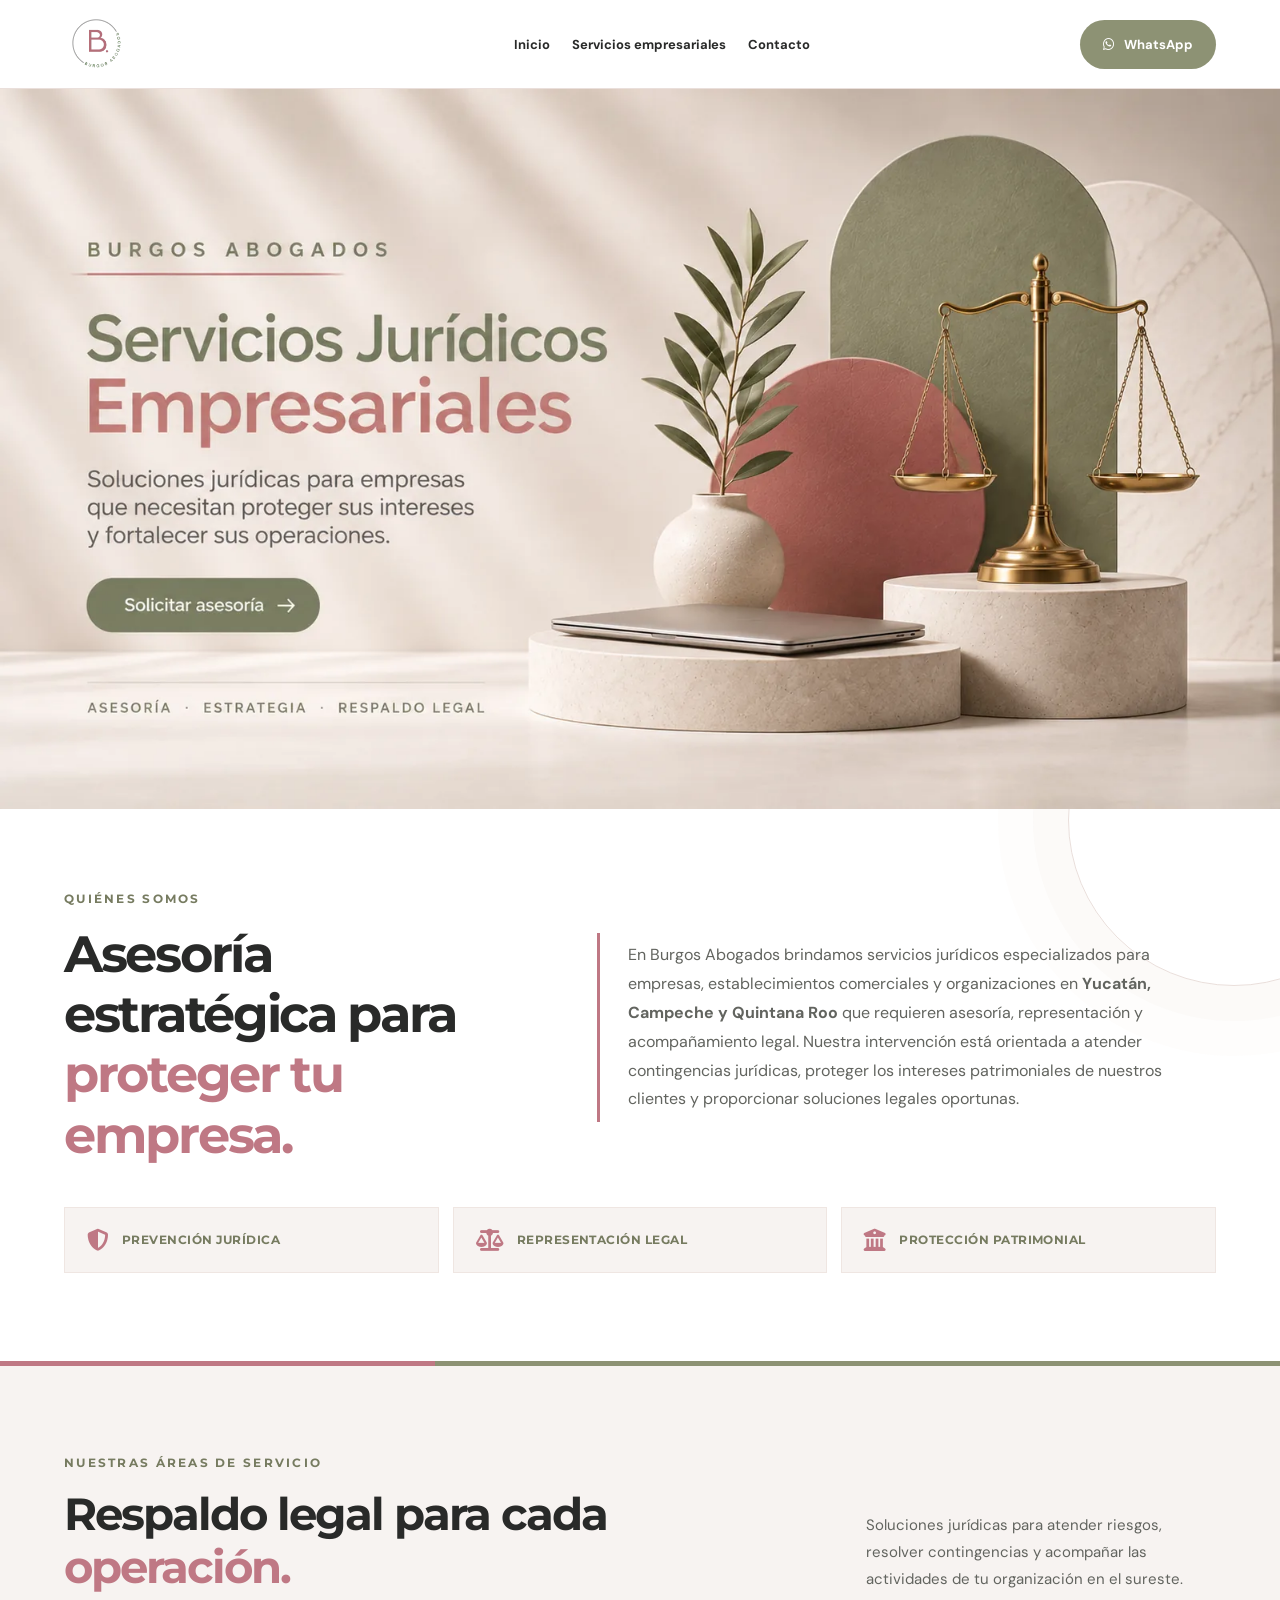
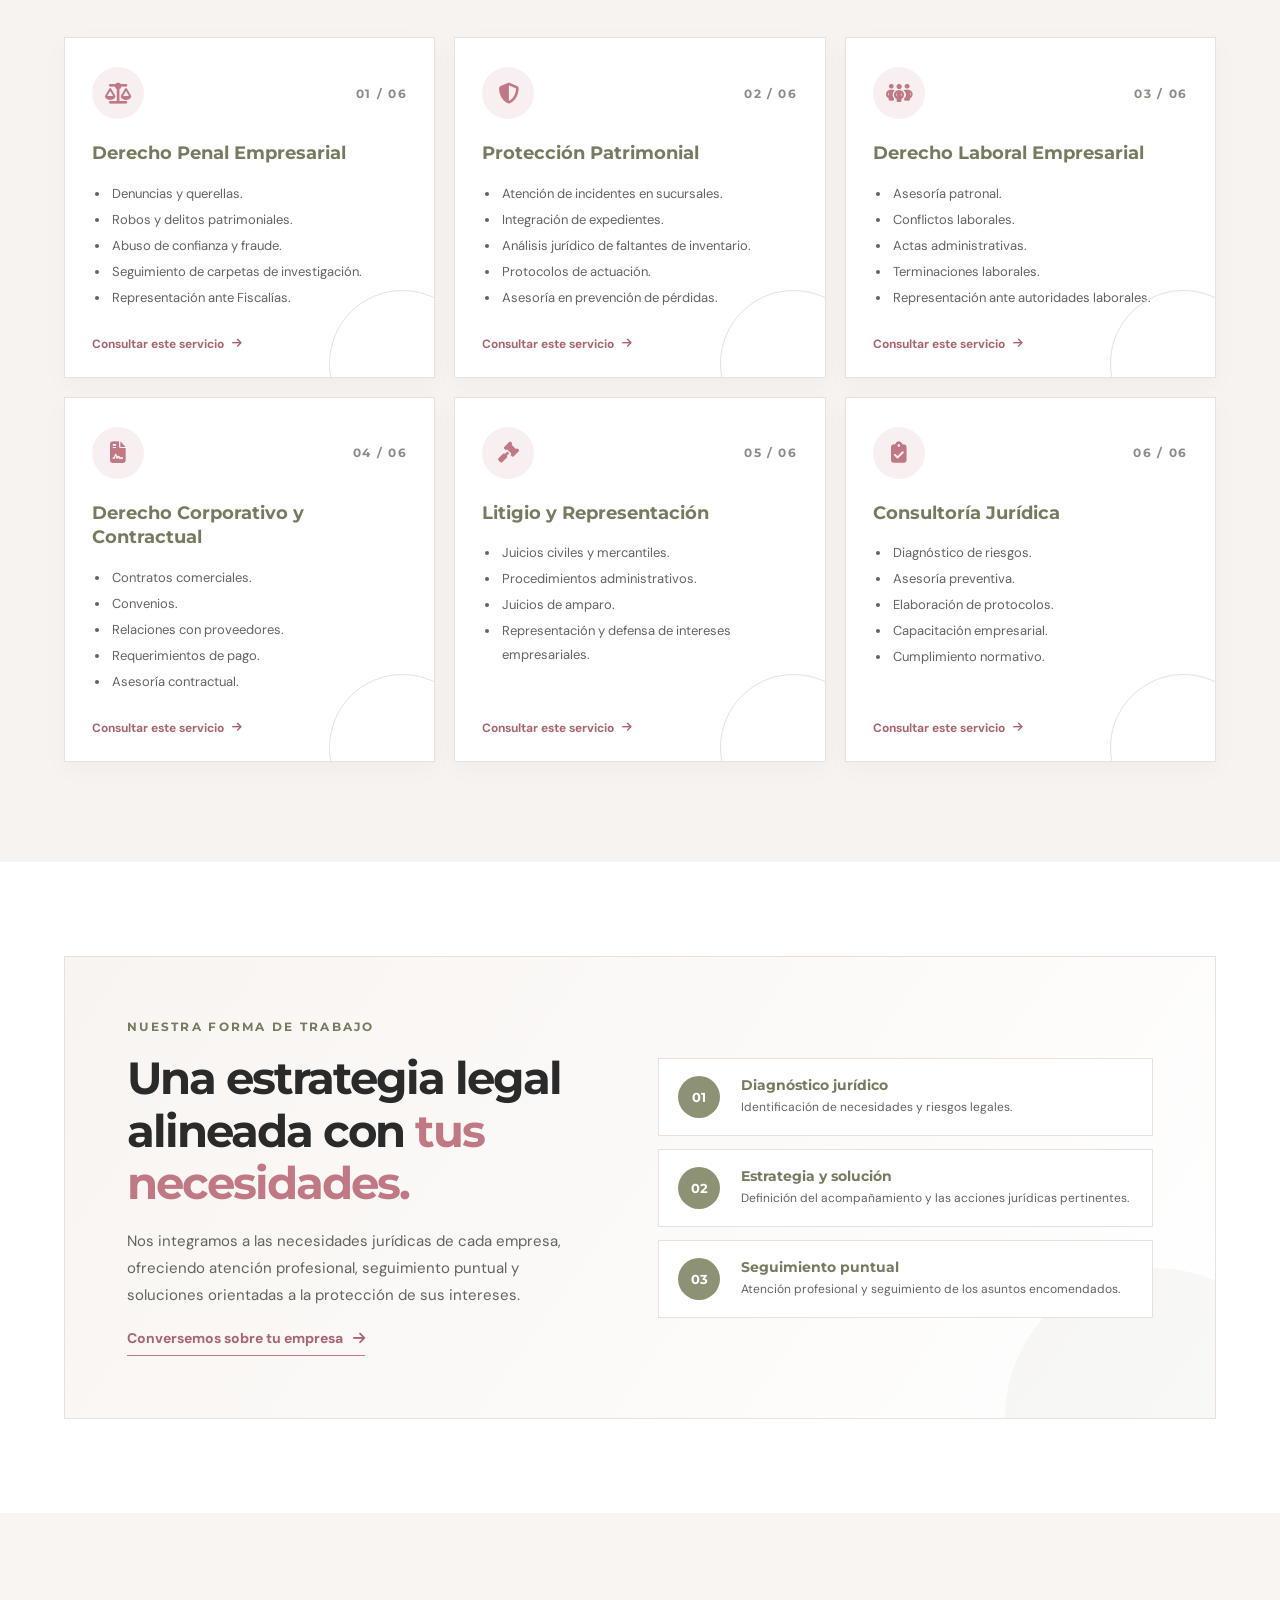
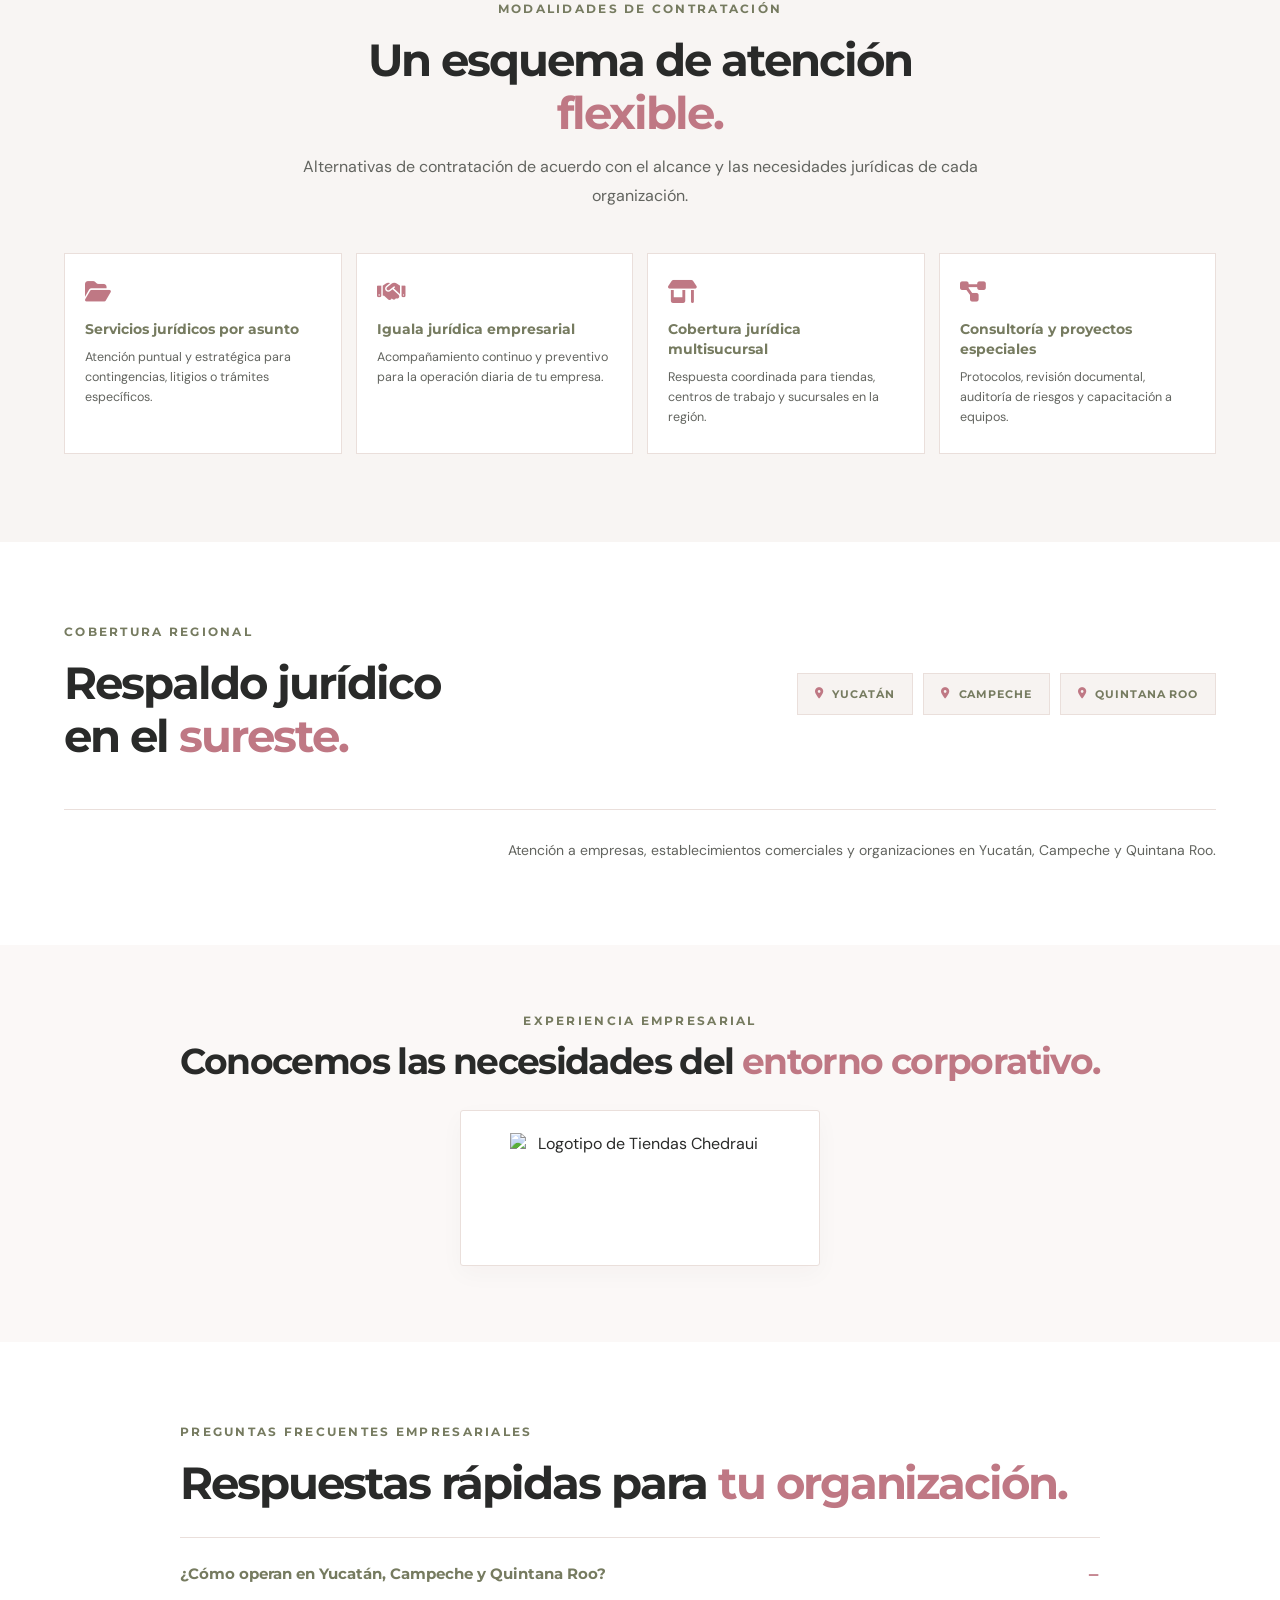
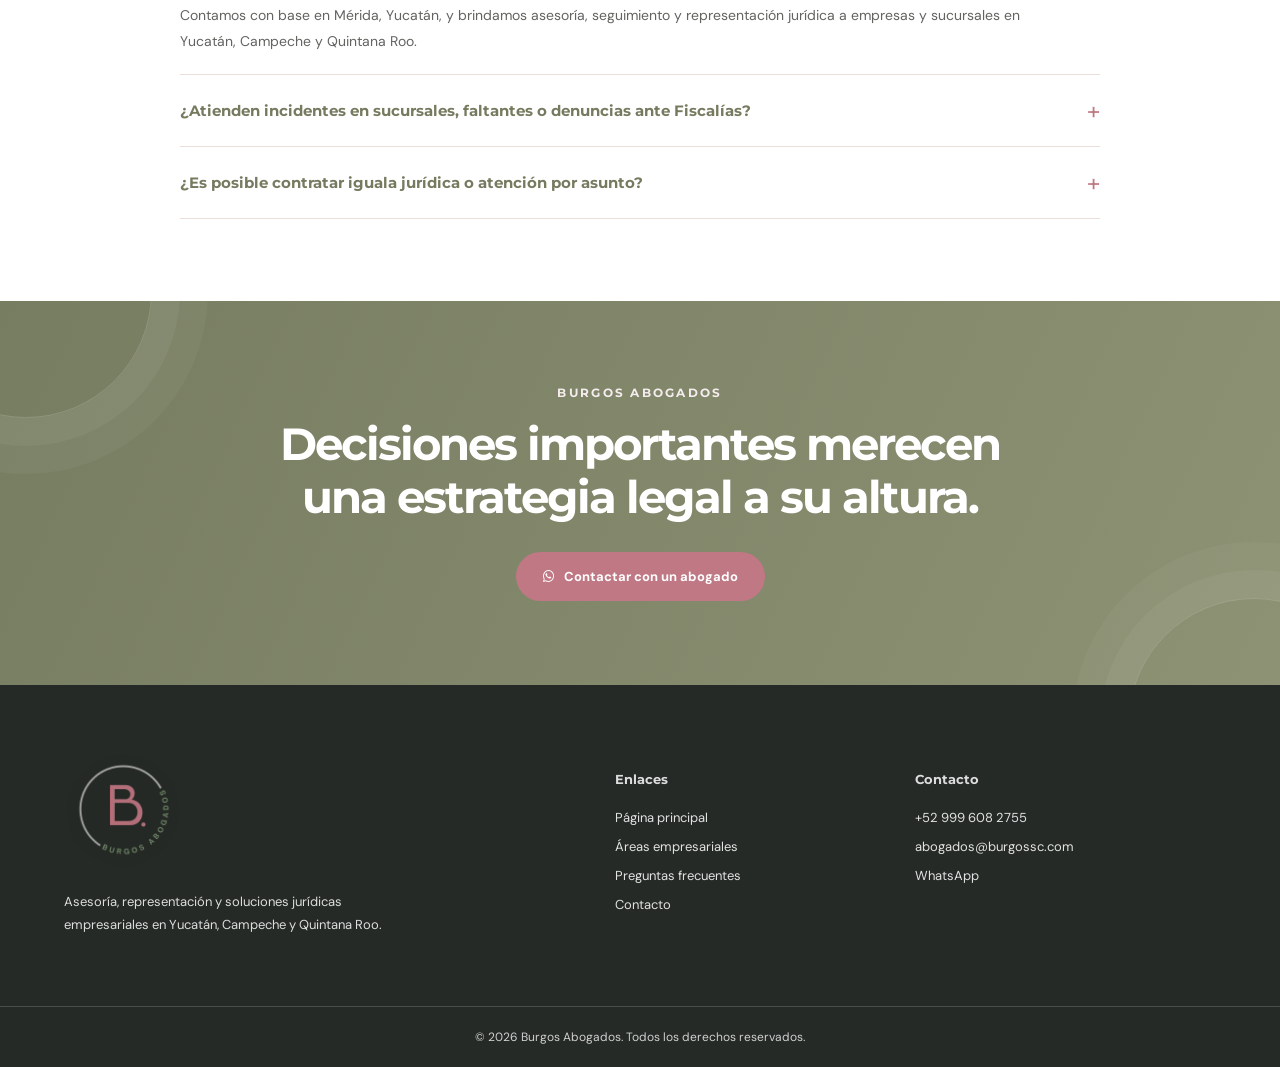
==== commit 522d84f2: "Update legal services section and add FAQ" ====
--- a/servicios-empresariales.html
+++ b/servicios-empresariales.html
@@ -222,10 +222,10 @@
         <p>Alternativas de contratación de acuerdo con el alcance y las necesidades jurídicas de cada organización.</p>
       </div>
       <div class="business-mode-grid">
-        <article class="business-mode"><i class="fa-solid fa-folder-open" aria-hidden="true"></i><h3>Servicios jurídicos por asunto</h3></article>
-        <article class="business-mode"><i class="fa-solid fa-handshake" aria-hidden="true"></i><h3>Iguala jurídica empresarial</h3></article>
-        <article class="business-mode"><i class="fa-solid fa-shop" aria-hidden="true"></i><h3>Cobertura jurídica multisucursal</h3></article>
-        <article class="business-mode"><i class="fa-solid fa-diagram-project" aria-hidden="true"></i><h3>Consultoría y proyectos especiales</h3></article>
+        <article class="business-mode"><i class="fa-solid fa-folder-open" aria-hidden="true"></i><h3>Servicios jurídicos por asunto</h3><p>Atención puntual y estratégica para contingencias, litigios o trámites específicos.</p></article>
+        <article class="business-mode"><i class="fa-solid fa-handshake" aria-hidden="true"></i><h3>Iguala jurídica empresarial</h3><p>Acompañamiento continuo y preventivo para la operación diaria de tu empresa.</p></article>
+        <article class="business-mode"><i class="fa-solid fa-shop" aria-hidden="true"></i><h3>Cobertura jurídica multisucursal</h3><p>Respuesta coordinada para tiendas, centros de trabajo y sucursales en la región.</p></article>
+        <article class="business-mode"><i class="fa-solid fa-diagram-project" aria-hidden="true"></i><h3>Consultoría y proyectos especiales</h3><p>Protocolos, revisión documental, auditoría de riesgos y capacitación a equipos.</p></article>
       </div>
     </div>
   </section>
@@ -261,6 +261,29 @@
     </div>
   </section>
 
+  <section class="business-faq" id="faq-empresarial">
+    <div class="container business-faq-box">
+      <div class="business-faq-head">
+        <span class="eyebrow">PREGUNTAS FRECUENTES EMPRESARIALES</span>
+        <h2>Respuestas rápidas para <em>tu organización.</em></h2>
+      </div>
+      <div class="business-faq-list">
+        <details open>
+          <summary>¿Cómo operan en Yucatán, Campeche y Quintana Roo?</summary>
+          <p>Contamos con base en Mérida, Yucatán, y brindamos asesoría, seguimiento y representación jurídica a empresas y sucursales en Yucatán, Campeche y Quintana Roo.</p>
+        </details>
+        <details>
+          <summary>¿Atienden incidentes en sucursales, faltantes o denuncias ante Fiscalías?</summary>
+          <p>Sí. Apoyamos en la integración de expedientes, elaboración de actas administrativas, presentación de denuncias o querellas y seguimiento de carpetas de investigación.</p>
+        </details>
+        <details>
+          <summary>¿Es posible contratar iguala jurídica o atención por asunto?</summary>
+          <p>Sí. Adaptamos el esquema de colaboración según el tamaño de la empresa, número de sucursales y frecuencia de contingencias legales.</p>
+        </details>
+      </div>
+    </div>
+  </section>
+
   <section class="statement">
     <div class="container">
       <span class="eyebrow">BURGOS ABOGADOS</span>
@@ -285,6 +308,7 @@
       <p class="footer-heading"><strong>Enlaces</strong></p>
       <a href="index.html">Página principal</a>
       <a href="#areas-empresariales">Áreas empresariales</a>
+      <a href="#faq-empresarial">Preguntas frecuentes</a>
       <a href="index.html#contacto">Contacto</a>
     </div>
     <div>
--- a/style.css
+++ b/style.css
@@ -12,6 +12,7 @@
 button{font:inherit;cursor:pointer}
 h1,h2,h3{font-family:Montserrat,sans-serif;margin:0 0 18px}
 p{line-height:1.8;margin:0 0 18px}
+.sr-only-h1{position:absolute;width:1px;height:1px;padding:0;margin:-1px;overflow:hidden;clip:rect(0,0,0,0);white-space:nowrap;border:0}
 .container{width:min(90%,1240px);margin-inline:auto}
 .section{padding:clamp(68px,8vw,108px) 0}
 .eyebrow{display:block;margin-bottom:18px;color:var(--green-dark);font:700 12px Montserrat,sans-serif;letter-spacing:.19em}
@@ -67,7 +68,7 @@
 .service-card button i{margin-left:7px;transition:transform .2s}
 .service-card button:hover i{transform:translateX(4px)}
 
-.statement{padding:clamp(78px,9vw,112px) 0;background-color:var(--cream);background-image:linear-gradient(90deg,rgba(250,247,243,.38),rgba(250,247,243,.30)),url("assets/nuestro-compromiso-burgos.jpg");background-size:cover;background-position:center 52%;background-repeat:no-repeat;color:var(--ink);text-align:center}
+.statement{padding:clamp(78px,9vw,112px) 0;background-color:var(--cream);background-image:linear-gradient(90deg,rgba(250,247,243,.38),rgba(250,247,243,.30)),image-set(url("assets/nuestro-compromiso-burgos.webp") type("image/webp"),url("assets/nuestro-compromiso-burgos.jpg") type("image/jpeg"));background-size:cover;background-position:center 52%;background-repeat:no-repeat;color:var(--ink);text-align:center}
 .statement-inner{max-width:900px;margin-inline:auto;padding:clamp(24px,4vw,42px);background:rgba(255,255,255,.52);border:1px solid rgba(255,255,255,.55);border-radius:8px;backdrop-filter:blur(2px);-webkit-backdrop-filter:blur(2px)}
 .statement .eyebrow{color:var(--green-dark)}
 .statement h2{max-width:790px;margin:0 auto 18px}
@@ -100,7 +101,7 @@
 .footer-grid{display:grid;grid-template-columns:2fr 1fr 1.2fr;gap:50px;padding-bottom:52px}
 .footer-grid img{display:block;width:260px;max-width:100%;height:auto;max-height:122px;object-fit:contain;object-position:left;background:transparent;border:0;border-radius:0;padding:0;filter:drop-shadow(0 2px 8px rgba(0,0,0,.10))}
 .footer-grid p{max-width:330px;margin-top:18px;color:#ddd;font-size:13px}
-.footer-grid h3{font-size:14px;color:#f0d6d9;margin-bottom:18px}
+.footer-heading{font-family:Montserrat,sans-serif;font-size:14px;color:#f0d6d9;margin:0 0 18px}
 .footer-grid a{display:block;margin:12px 0;color:#e2e2e2;font-size:13px;overflow-wrap:anywhere}
 .footer-grid a:hover{color:#fff}
 .copyright{border-top:1px solid #ffffff2b;padding:22px 0;text-align:center;color:#d0d0d0;font-size:12px}
@@ -110,7 +111,7 @@
 .chatbot.show{opacity:1;visibility:visible;transform:translateY(0)}
 .chat-header{display:flex;align-items:center;gap:12px;padding:16px;background:var(--green);color:#fff}
 .chat-header img{width:48px;height:48px;object-fit:contain;background:#fff;border-radius:8px;padding:5px}
-.chat-header div{flex:1}.chat-header h3{font-size:15px;margin:0 0 4px}.chat-header p{font-size:12px;line-height:1.4;margin:0}
+.chat-header div{flex:1}.chat-header p{font-size:12px;line-height:1.4;margin:0}.chat-header div p:first-child{font-size:15px;margin-bottom:3px}
 .chat-header button{padding:7px;border:0;background:transparent;color:#fff;font-size:19px}
 .chat-body{padding:20px;overflow-y:auto}
 .chat-greeting{margin-bottom:14px;color:var(--muted);font-size:13px}
@@ -155,7 +156,7 @@
   .section-head>p{margin-top:17px}
   .cards{grid-template-columns:1fr;gap:12px}
   .service-card{min-height:220px;padding:25px}
-  .statement{padding:62px 0;background-position:58% center;background-image:linear-gradient(rgba(250,247,243,.42),rgba(250,247,243,.34)),url("assets/nuestro-compromiso-burgos.jpg")}
+  .statement{padding:62px 0;background-position:58% center;background-image:linear-gradient(rgba(250,247,243,.42),rgba(250,247,243,.34)),image-set(url("assets/nuestro-compromiso-burgos.webp") type("image/webp"),url("assets/nuestro-compromiso-burgos.jpg") type("image/jpeg"))}
   .statement-inner{padding:24px 18px;background:rgba(255,255,255,.58)}
   .faq-intro img{max-width:100%;margin-top:20px}
   .faq-list summary{font-size:14px}
@@ -175,15 +176,3 @@
   html{scroll-behavior:auto}
   *,*::before,*::after{transition:none!important}
 }
-/* Título H1 semántico integrado sin alterar el arte del hero */
-.sr-only-h1{
-  position:absolute;
-  width:1px;
-  height:1px;
-  padding:0;
-  margin:-1px;
-  overflow:hidden;
-  clip:rect(0,0,0,0);
-  white-space:nowrap;
-  border:0;
-}
--- a/servicios-empresariales.css
+++ b/servicios-empresariales.css
@@ -62,9 +62,10 @@
 .business-modes-head h2{margin-bottom:13px}
 .business-modes-head p{color:var(--muted);margin:0}
 .business-mode-grid{display:grid;grid-template-columns:repeat(4,1fr);gap:14px}
-.business-mode{background:#fff;border:1px solid var(--bp-border);padding:26px 20px;min-height:170px}
-.business-mode i{display:block;font-size:23px;color:var(--rose);margin-bottom:19px}
-.business-mode h3{font-size:14px;line-height:1.45;color:var(--green-dark);margin:0}
+.business-mode{background:#fff;border:1px solid var(--bp-border);padding:26px 20px;min-height:185px;display:flex;flex-direction:column}
+.business-mode i{display:block;font-size:23px;color:var(--rose);margin-bottom:16px}
+.business-mode h3{font-size:14px;line-height:1.45;color:var(--green-dark);margin:0 0 8px}
+.business-mode p{font-size:12.5px;line-height:1.6;color:var(--muted);margin:0}
 
 /* Coverage */
 .business-coverage{padding:82px 0;background:#fff}
@@ -81,6 +82,18 @@
 .business-clients h2{font-size:clamp(26px,3vw,36px);margin-bottom:27px}
 .business-client-mark{display:flex;align-items:center;justify-content:center;width:min(100%,360px);min-height:125px;margin:0 auto;padding:22px 30px;background:#fff;border:1px solid var(--bp-border);box-shadow:0 8px 25px #33221c08;border-radius:3px}
 .business-client-mark img{display:block;width:min(100%,260px);height:auto;max-height:110px;object-fit:contain}
+
+/* FAQ empresarial */
+.business-faq{padding:82px 0;background:#fff}
+.business-faq-box{max-width:920px;margin:0 auto}
+.business-faq-head{margin-bottom:28px}
+.business-faq-list details{padding:20px 0;border-bottom:1px solid var(--bp-border)}
+.business-faq-list details:first-child{border-top:1px solid var(--bp-border)}
+.business-faq-list summary{display:flex;align-items:center;justify-content:space-between;gap:18px;list-style:none;cursor:pointer;font:700 15px Montserrat,sans-serif;color:var(--green-dark)}
+.business-faq-list summary::-webkit-details-marker{display:none}
+.business-faq-list summary::after{content:"+";flex:none;color:var(--rose);font:400 24px "DM Sans",sans-serif}
+.business-faq-list details[open] summary::after{content:"−"}
+.business-faq-list details p{color:var(--muted);font-size:14px;margin:14px 32px 0 0}
 
 /* CTA */
 .business-page .statement{position:relative;overflow:hidden;padding:84px 0;background:linear-gradient(115deg,#777d61,#8d9274);color:#fff;text-align:center}
@@ -110,7 +123,7 @@
 }
 
 @media(max-width:650px){
-  .business-intro-band,.business-areas,.business-approach,.business-modes,.business-coverage{padding:58px 0}
+  .business-intro-band,.business-areas,.business-approach,.business-modes,.business-coverage,.business-faq{padding:58px 0}
   .business-intro-layout{grid-template-columns:1fr;gap:22px}
   .business-intro-copy{padding-left:18px}
   .business-pillars{grid-template-columns:1fr;gap:9px;margin-top:26px}
@@ -121,7 +134,7 @@
   .business-card ul{margin-bottom:20px}
   .business-approach-panel{grid-template-columns:1fr;gap:27px;padding:25px 19px}
   .business-mode-grid{grid-template-columns:1fr 1fr;gap:9px}
-  .business-mode{min-height:145px;padding:20px 15px}
+  .business-mode{min-height:155px;padding:20px 15px}
   .business-coverage-inner{gap:22px;padding-bottom:30px}
   .business-regions{display:grid;grid-template-columns:1fr;gap:8px;width:100%}
   .business-region{justify-content:flex-start}
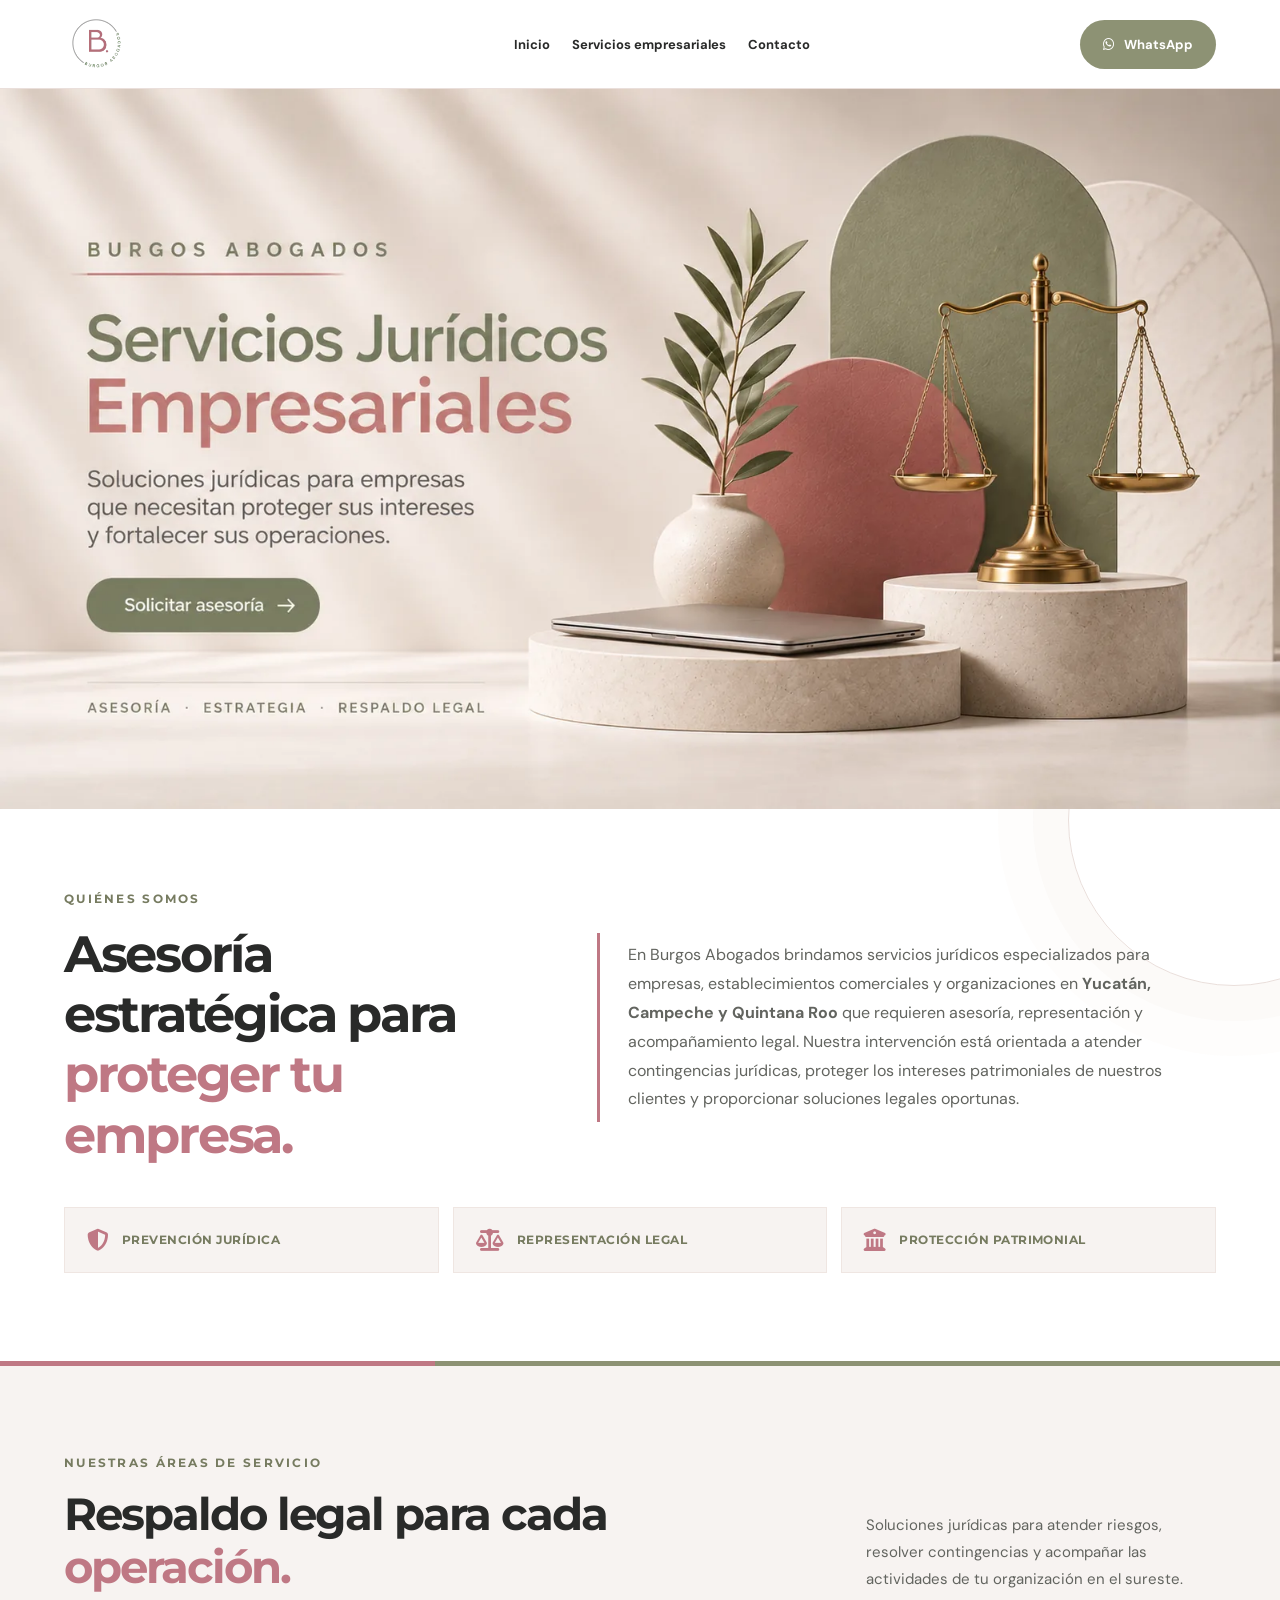
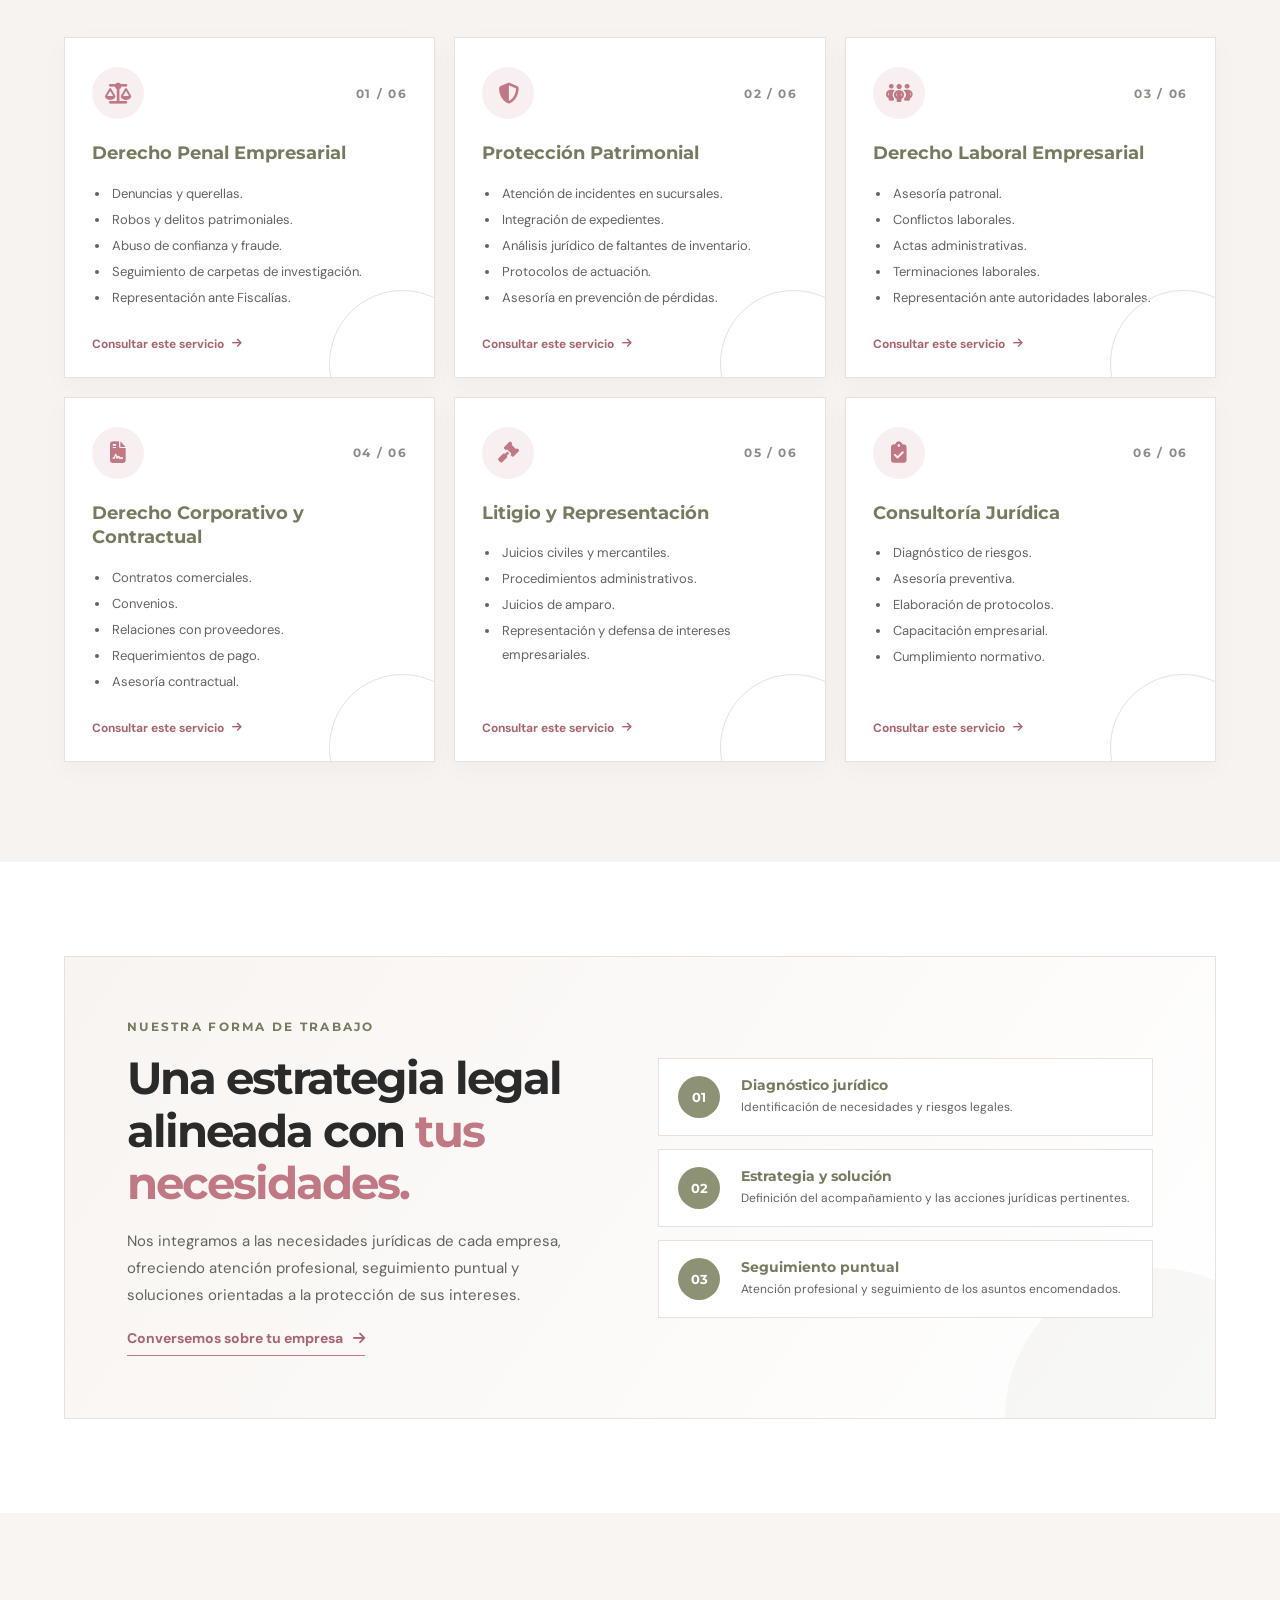
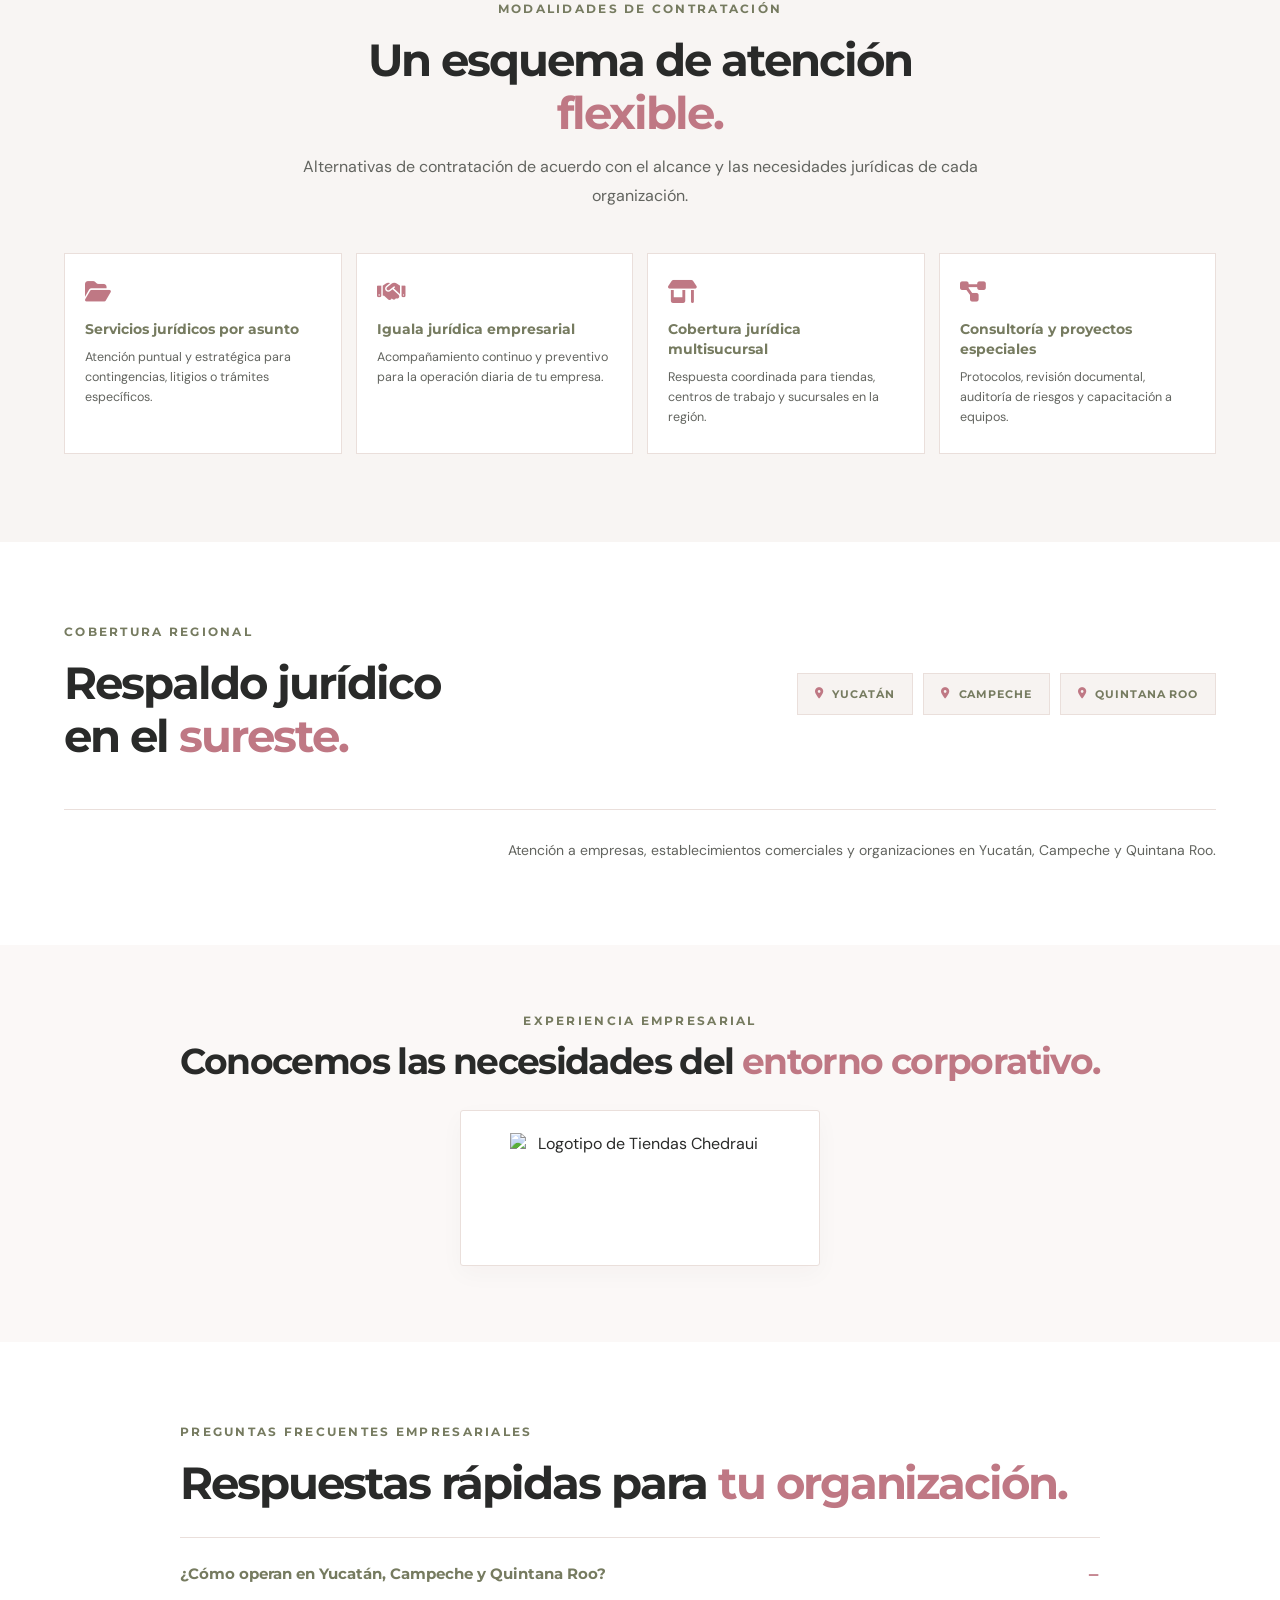
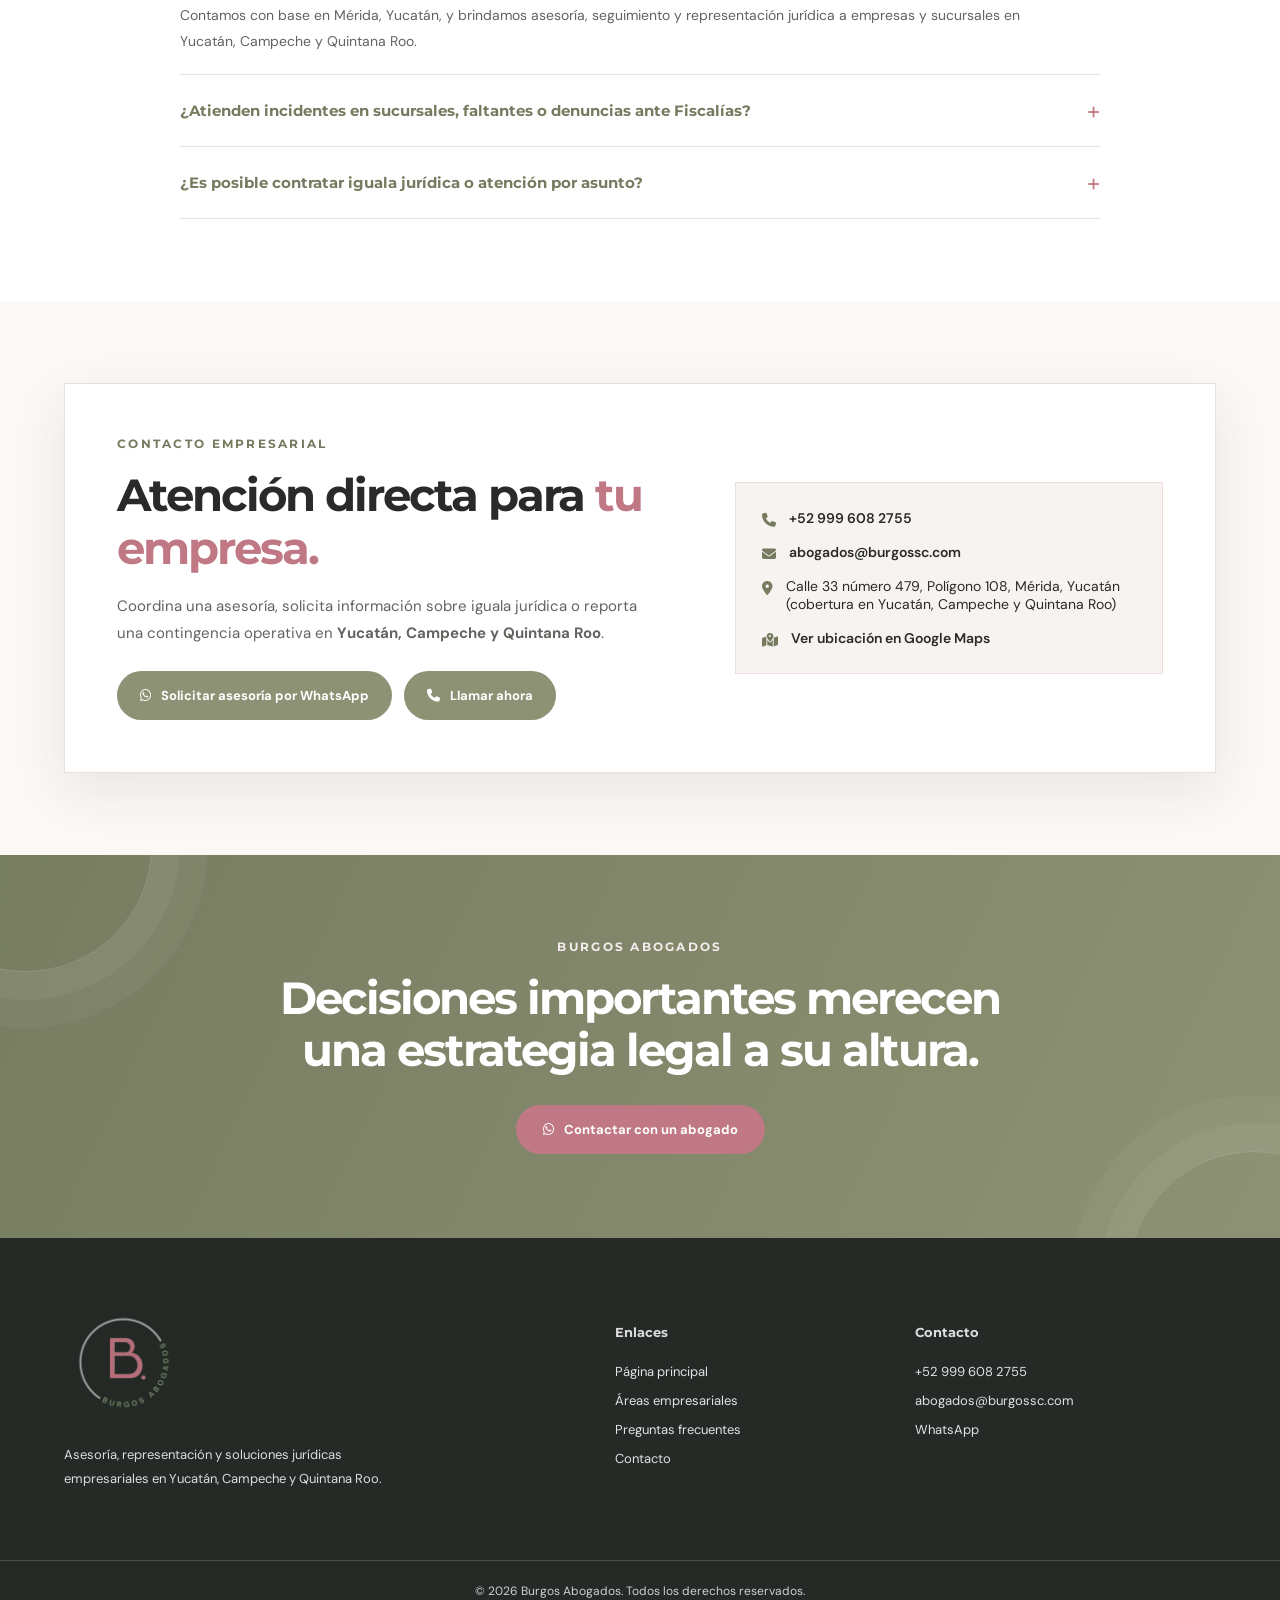
==== commit 43b9c83d: "Add business contact section with details" ====
--- a/servicios-empresariales.html
+++ b/servicios-empresariales.html
@@ -283,7 +283,43 @@
       </div>
     </div>
   </section>
-
+<section class="business-contact" id="contacto-empresarial">
+    <div class="container">
+      <div class="business-contact-card">
+        <div class="business-contact-copy">
+          <span class="eyebrow">CONTACTO EMPRESARIAL</span>
+          <h2>Atención directa para <em>tu empresa.</em></h2>
+          <p>Coordina una asesoría, solicita información sobre iguala jurídica o reporta una contingencia operativa en <strong>Yucatán, Campeche y Quintana Roo</strong>.</p>
+          <div class="business-contact-actions">
+            <a class="btn-primary" href="https://wa.me/529996082755?text=Hola%2C%20deseo%20contactar%20a%20Burgos%20Abogados%20sobre%20servicios%20empresariales.%20Estado%2Fciudad%3A%20" target="_blank" rel="noopener">
+              <i class="fa-brands fa-whatsapp" aria-hidden="true"></i> Solicitar asesoría por WhatsApp
+            </a>
+            <a class="btn-top" href="tel:+529996082755">
+              <i class="fa-solid fa-phone" aria-hidden="true"></i> Llamar ahora
+            </a>
+          </div>
+        </div>
+        <div class="business-contact-meta">
+          <div class="business-contact-item">
+            <i class="fa-solid fa-phone" aria-hidden="true"></i>
+            <a href="tel:+529996082755">+52 999 608 2755</a>
+          </div>
+          <div class="business-contact-item">
+            <i class="fa-solid fa-envelope" aria-hidden="true"></i>
+            <a href="mailto:abogados@burgossc.com">abogados@burgossc.com</a>
+          </div>
+          <div class="business-contact-item">
+            <i class="fa-solid fa-location-dot" aria-hidden="true"></i>
+            <span>Calle 33 número 479, Polígono 108, Mérida, Yucatán (cobertura en Yucatán, Campeche y Quintana Roo)</span>
+          </div>
+          <div class="business-contact-item">
+            <i class="fa-solid fa-map-location-dot" aria-hidden="true"></i>
+            <a href="https://maps.app.goo.gl/DdyHghq43ByRAUCg8?g_st=iw" target="_blank" rel="noopener">Ver ubicación en Google Maps</a>
+          </div>
+        </div>
+      </div>
+    </div>
+  </section>
   <section class="statement">
     <div class="container">
       <span class="eyebrow">BURGOS ABOGADOS</span>
--- a/servicios-empresariales.css
+++ b/servicios-empresariales.css
@@ -148,3 +148,22 @@
   .business-step{grid-template-columns:42px 1fr;padding:14px}
   .business-step .step-no{width:38px;height:38px}
 }
+
+/* Sección de contacto empresarial */
+.business-contact{padding:82px 0;background:var(--soft)}
+.business-contact-card{display:grid;grid-template-columns:1.15fr .85fr;gap:40px;align-items:center;background:#fff;border:1px solid var(--bp-border);padding:clamp(28px,4.5vw,52px);box-shadow:var(--shadow)}
+.business-contact-copy p{color:var(--muted);font-size:15px;max-width:520px}
+.business-contact-actions{display:flex;flex-wrap:wrap;gap:12px;margin-top:24px}
+.business-contact-meta{display:grid;gap:16px;background:var(--cream);border:1px solid var(--bp-border);padding:26px}
+.business-contact-item{display:flex;align-items:flex-start;gap:13px;font-size:14px;color:var(--ink);overflow-wrap:anywhere}
+.business-contact-item i{color:var(--green-dark);margin-top:4px;flex:none}
+.business-contact-item a{font-weight:600}
+
+@media(max-width:900px){
+  .business-contact-card{grid-template-columns:1fr;gap:28px}
+}
+@media(max-width:650px){
+  .business-contact{padding:58px 0}
+  .business-contact-card{padding:24px 18px}
+  .business-contact-actions .btn-primary,.business-contact-actions .btn-top{width:100%}
+}
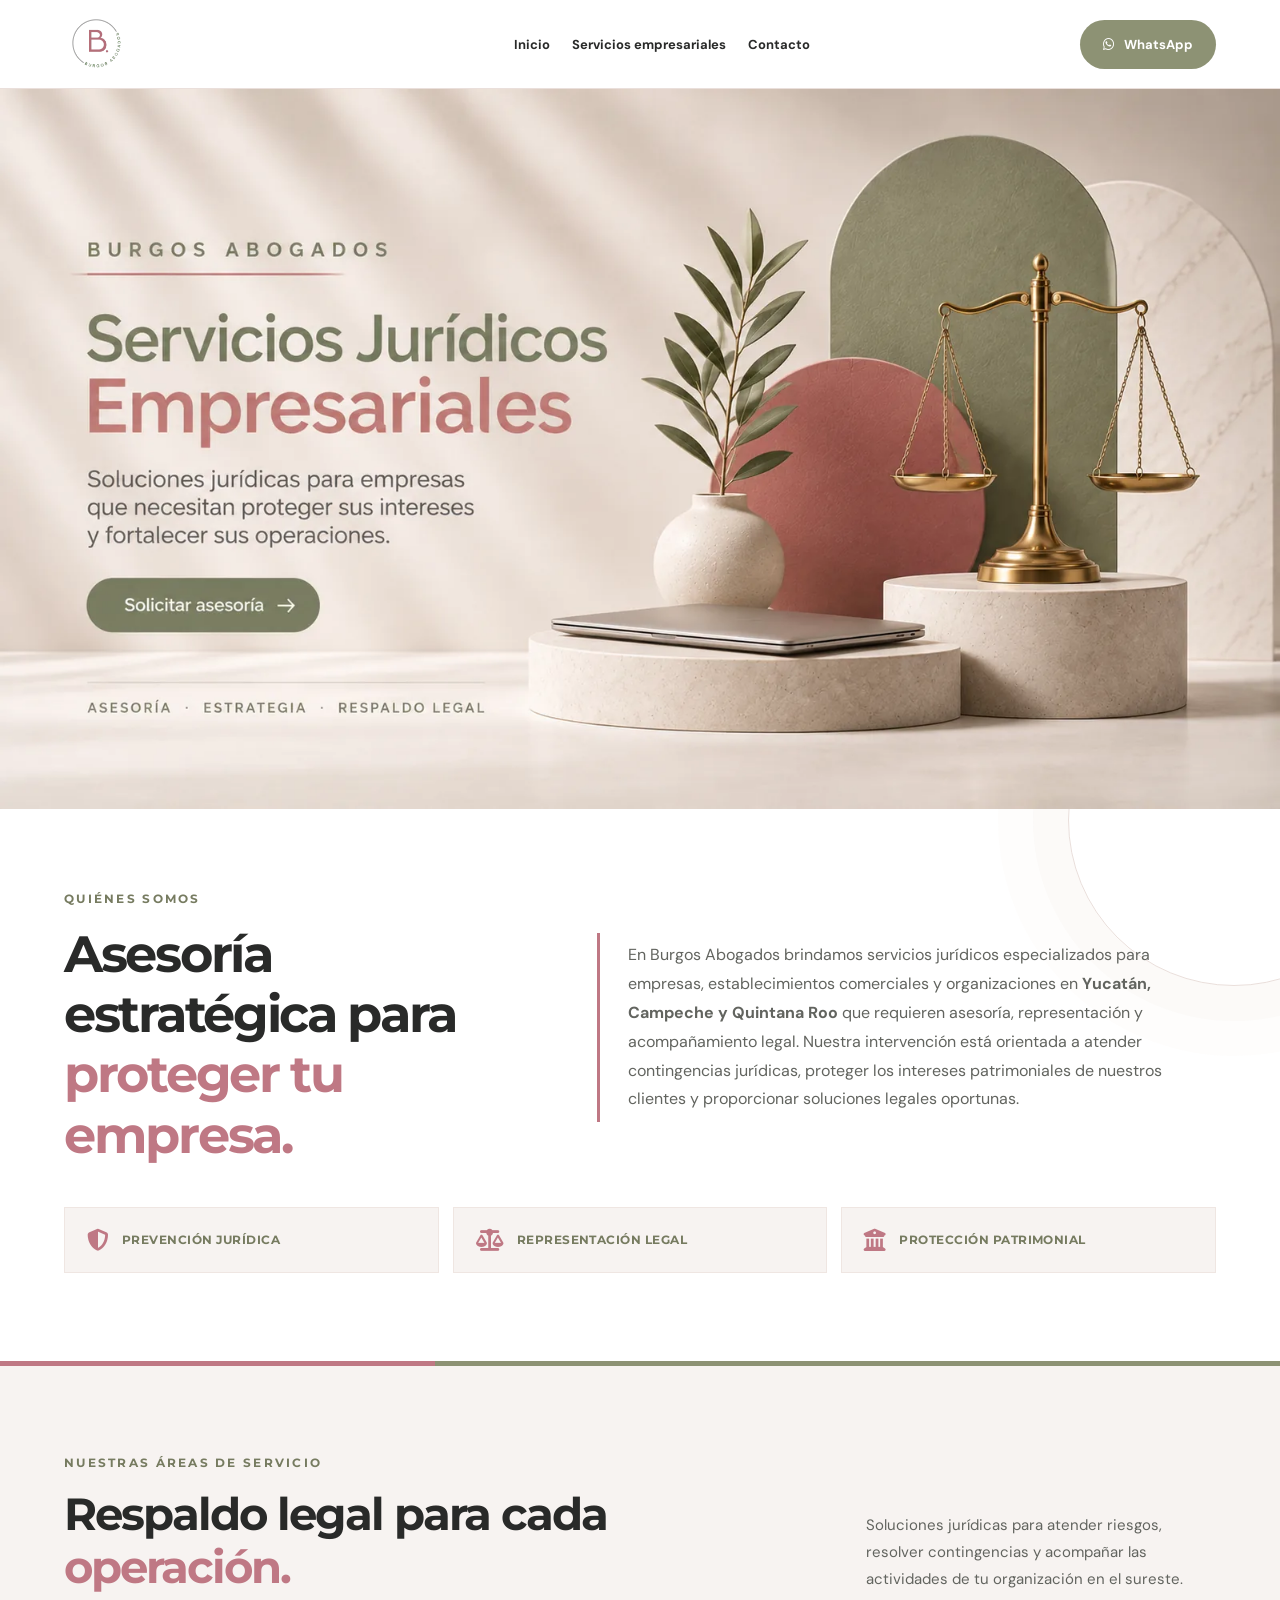
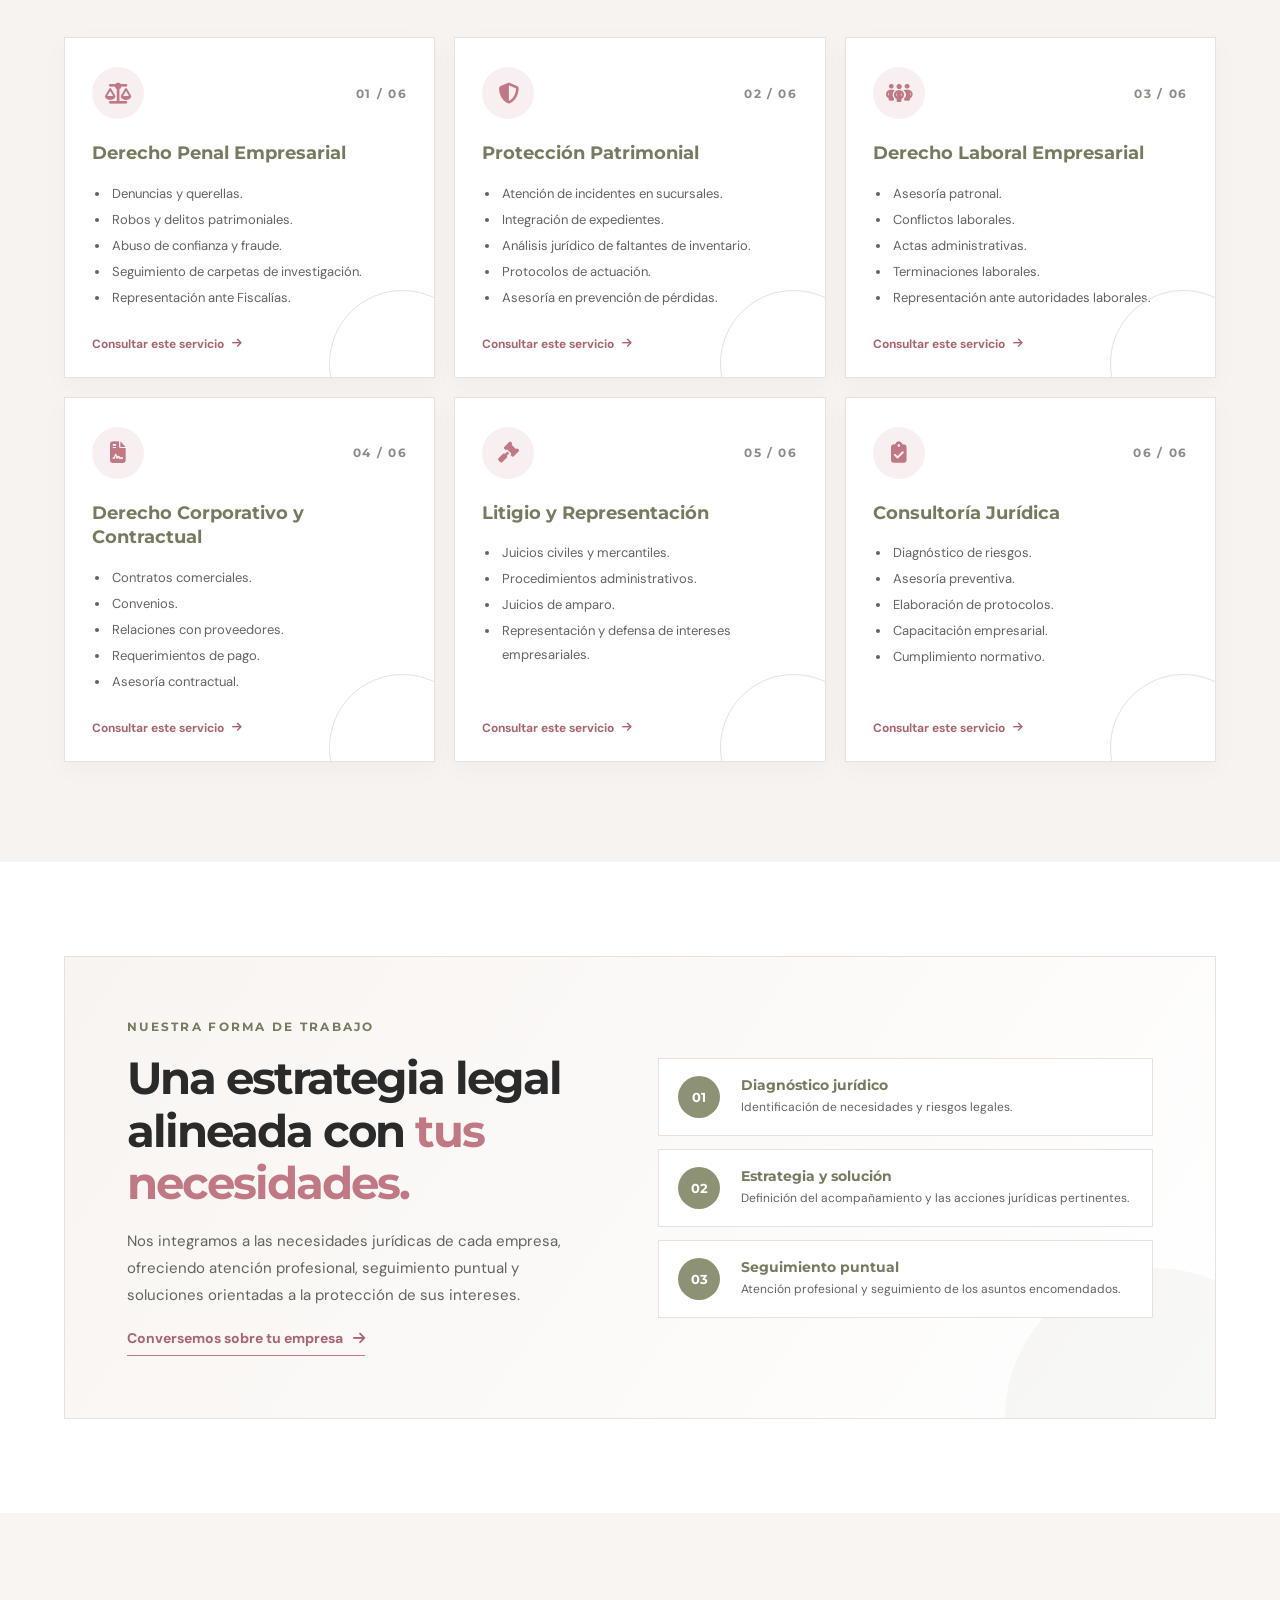
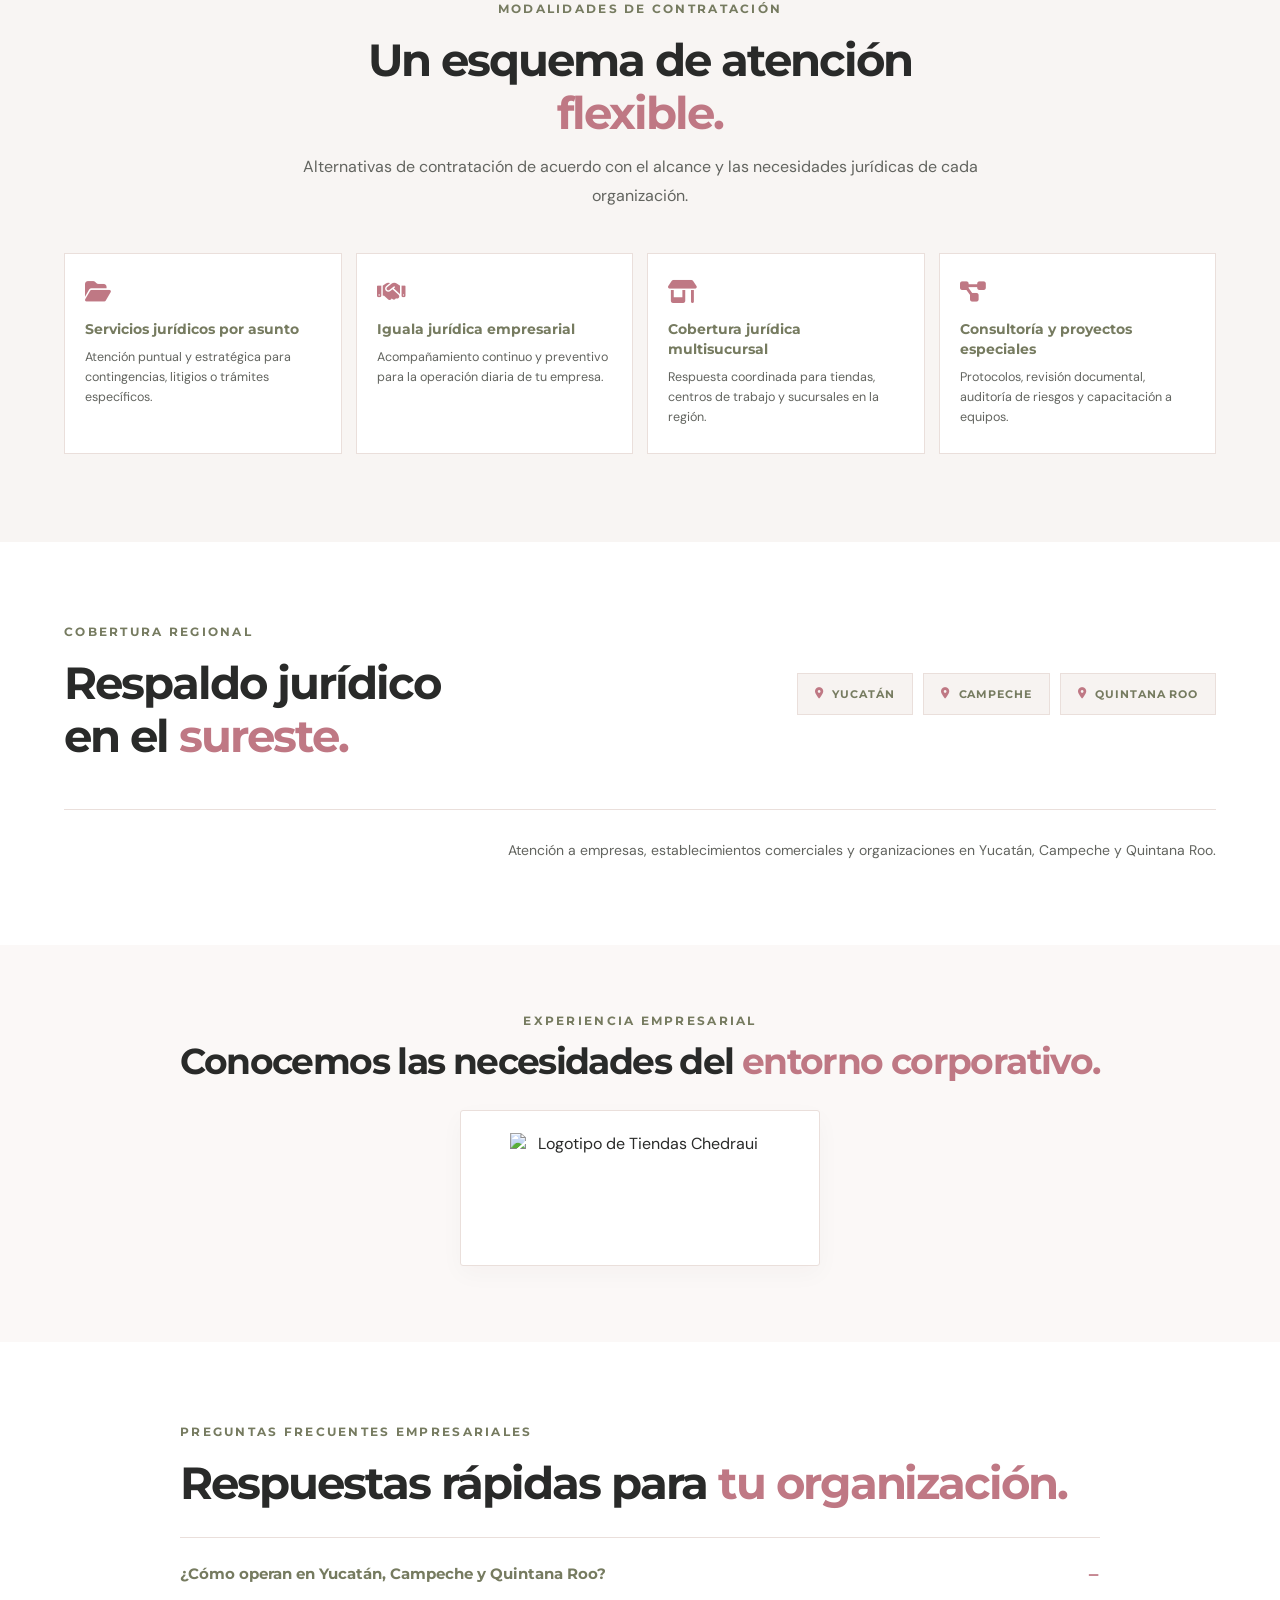
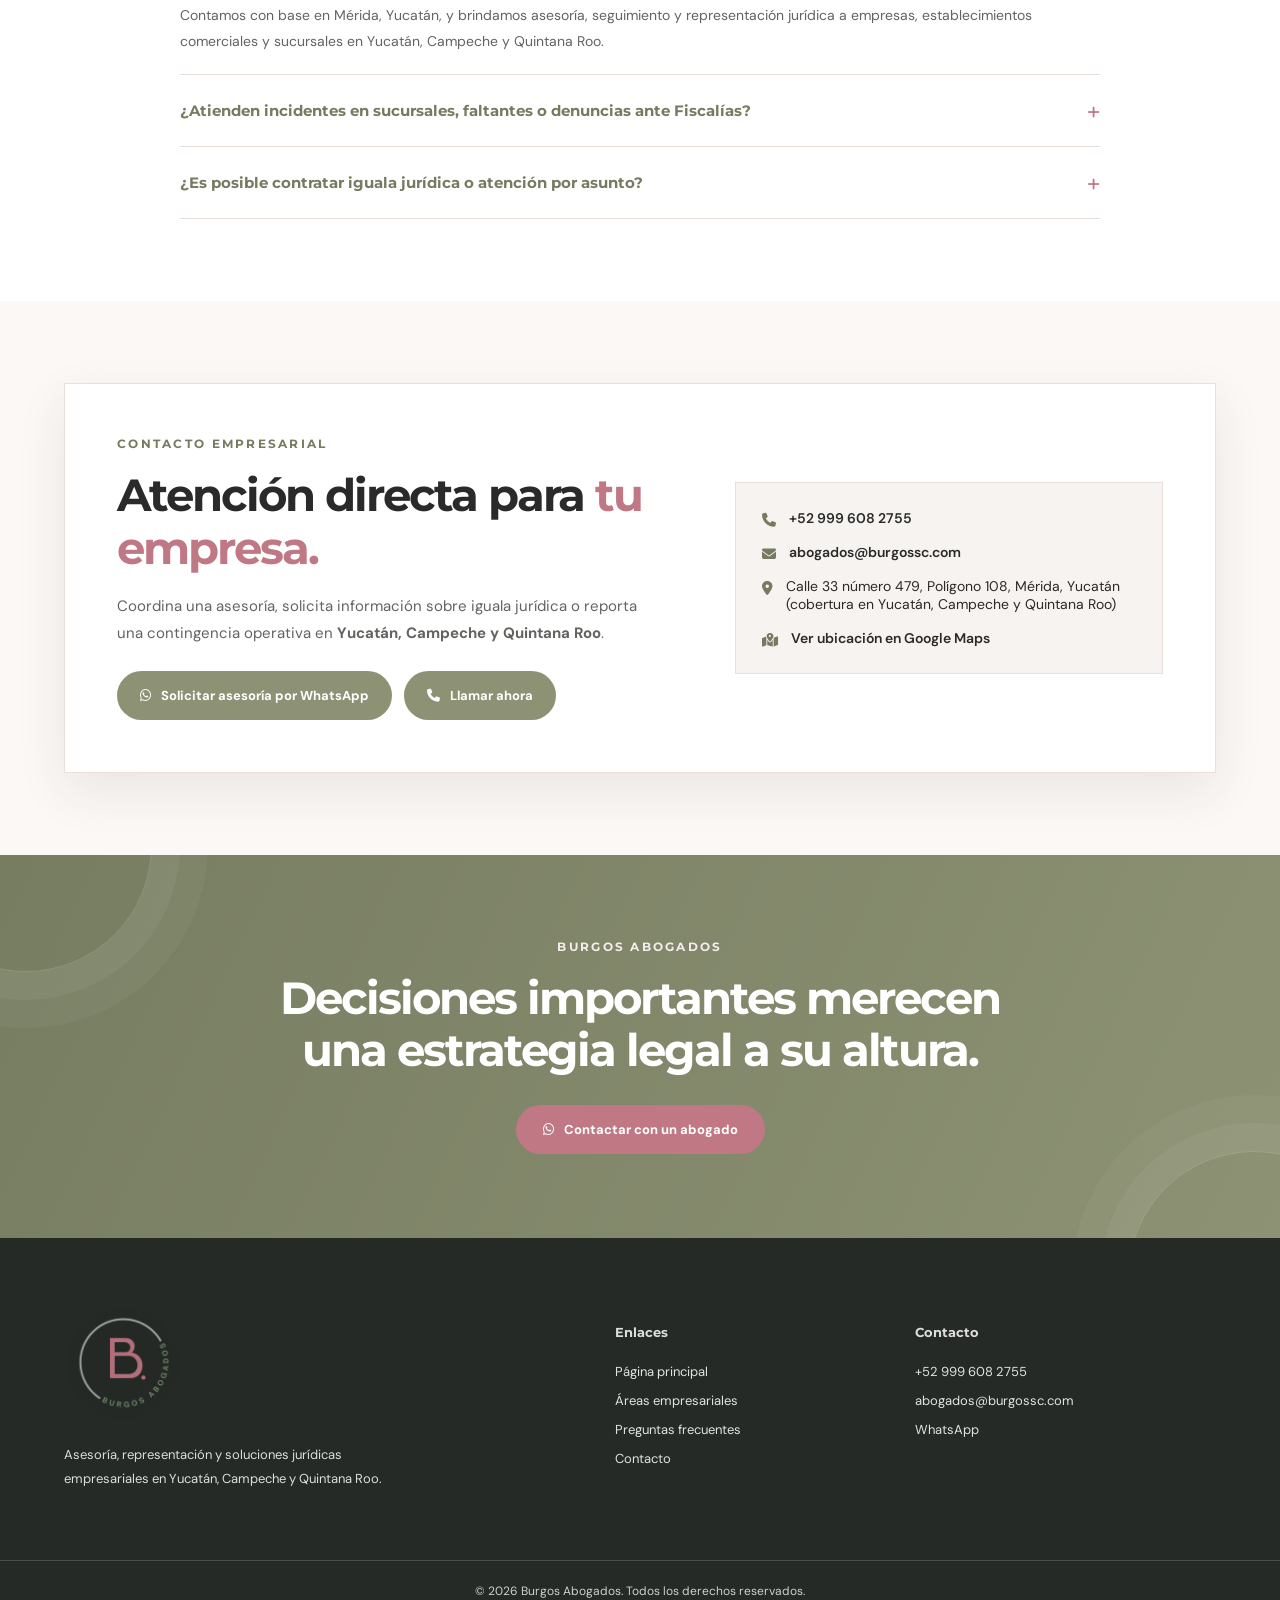
==== commit 49a04f9b: "Enhance structured data and update contact links Updated the structured data for LegalService and FA" ====
--- a/servicios-empresariales.html
+++ b/servicios-empresariales.html
@@ -29,25 +29,58 @@
   <script type="application/ld+json">
   {
     "@context": "https://schema.org",
-    "@type": "LegalService",
-    "name": "Burgos Abogados - Servicios Jurídicos Empresariales",
-    "url": "https://www.burgossc.com/servicios-empresariales.html",
-    "logo": "https://www.burgossc.com/assets/logo-burgos.png",
-    "image": "https://www.burgossc.com/assets/preview-burgos.jpg",
-    "telephone": "+52 999 608 2755",
-    "email": "abogados@burgossc.com",
-    "address": {
-      "@type": "PostalAddress",
-      "streetAddress": "Calle 33 número 479, Polígono 108",
-      "addressLocality": "Mérida",
-      "addressRegion": "Yucatán",
-      "addressCountry": "MX"
-    },
-    "areaServed": [
-      { "@type": "City", "name": "Mérida" },
-      { "@type": "AdministrativeArea", "name": "Yucatán" },
-      { "@type": "AdministrativeArea", "name": "Campeche" },
-      { "@type": "AdministrativeArea", "name": "Quintana Roo" }
+    "@graph": [
+      {
+        "@type": "LegalService",
+        "name": "Burgos Abogados - Servicios Jurídicos Empresariales",
+        "url": "https://www.burgossc.com/servicios-empresariales.html",
+        "logo": "https://www.burgossc.com/assets/logo-burgos.png",
+        "image": "https://www.burgossc.com/assets/preview-burgos.jpg",
+        "telephone": "+52 999 608 2755",
+        "email": "abogados@burgossc.com",
+        "address": {
+          "@type": "PostalAddress",
+          "streetAddress": "Calle 33 número 479, Polígono 108",
+          "addressLocality": "Mérida",
+          "addressRegion": "Yucatán",
+          "addressCountry": "MX"
+        },
+        "areaServed": [
+          { "@type": "City", "name": "Mérida" },
+          { "@type": "AdministrativeArea", "name": "Yucatán" },
+          { "@type": "AdministrativeArea", "name": "Campeche" },
+          { "@type": "AdministrativeArea", "name": "Quintana Roo" }
+        ]
+      },
+      {
+        "@type": "FAQPage",
+        "mainEntity": [
+          {
+            "@type": "Question",
+            "name": "¿Cómo operan en Yucatán, Campeche y Quintana Roo?",
+            "acceptedAnswer": {
+              "@type": "Answer",
+              "text": "Contamos con base en Mérida, Yucatán, y brindamos asesoría, seguimiento y representación jurídica a empresas, establecimientos comerciales y sucursales en Yucatán, Campeche y Quintana Roo."
+            }
+          },
+          {
+            "@type": "Question",
+            "name": "¿Atienden incidentes en sucursales, faltantes o denuncias ante Fiscalías?",
+            "acceptedAnswer": {
+              "@type": "Answer",
+              "text": "Sí. Apoyamos en la integración de expedientes, elaboración de actas administrativas, presentación de denuncias o querellas, seguimiento de carpetas de investigación y representación ante Fiscalías."
+            }
+          },
+          {
+            "@type": "Question",
+            "name": "¿Es posible contratar iguala jurídica o atención por asunto?",
+            "acceptedAnswer": {
+              "@type": "Answer",
+              "text": "Sí. Ofrecemos atención por asunto, iguala jurídica empresarial, cobertura multisucursal y consultoría o proyectos especiales según el alcance y las necesidades de cada organización."
+            }
+          }
+        ]
+      }
     ]
   }
   </script>
@@ -64,7 +97,7 @@
     <nav class="desktop-nav" aria-label="Navegación principal">
       <a href="index.html">Inicio</a>
       <a class="active" href="servicios-empresariales.html">Servicios empresariales</a>
-      <a href="index.html#contacto">Contacto</a>
+      <a href="#contacto-empresarial">Contacto</a>
     </nav>
     <div class="header-actions">
       <a class="btn-business-mobile" href="index.html">Inicio</a>
@@ -270,20 +303,21 @@
       <div class="business-faq-list">
         <details open>
           <summary>¿Cómo operan en Yucatán, Campeche y Quintana Roo?</summary>
-          <p>Contamos con base en Mérida, Yucatán, y brindamos asesoría, seguimiento y representación jurídica a empresas y sucursales en Yucatán, Campeche y Quintana Roo.</p>
+          <p>Contamos con base en Mérida, Yucatán, y brindamos asesoría, seguimiento y representación jurídica a empresas, establecimientos comerciales y sucursales en Yucatán, Campeche y Quintana Roo.</p>
         </details>
         <details>
           <summary>¿Atienden incidentes en sucursales, faltantes o denuncias ante Fiscalías?</summary>
-          <p>Sí. Apoyamos en la integración de expedientes, elaboración de actas administrativas, presentación de denuncias o querellas y seguimiento de carpetas de investigación.</p>
+          <p>Sí. Apoyamos en la integración de expedientes, elaboración de actas administrativas, presentación de denuncias o querellas, seguimiento de carpetas de investigación y representación ante Fiscalías.</p>
         </details>
         <details>
           <summary>¿Es posible contratar iguala jurídica o atención por asunto?</summary>
-          <p>Sí. Adaptamos el esquema de colaboración según el tamaño de la empresa, número de sucursales y frecuencia de contingencias legales.</p>
+          <p>Sí. Ofrecemos atención por asunto, iguala jurídica empresarial, cobertura multisucursal y consultoría o proyectos especiales según el alcance y las necesidades de cada organización.</p>
         </details>
       </div>
     </div>
   </section>
-<section class="business-contact" id="contacto-empresarial">
+
+  <section class="business-contact" id="contacto-empresarial">
     <div class="container">
       <div class="business-contact-card">
         <div class="business-contact-copy">
@@ -320,6 +354,7 @@
       </div>
     </div>
   </section>
+
   <section class="statement">
     <div class="container">
       <span class="eyebrow">BURGOS ABOGADOS</span>
@@ -345,7 +380,7 @@
       <a href="index.html">Página principal</a>
       <a href="#areas-empresariales">Áreas empresariales</a>
       <a href="#faq-empresarial">Preguntas frecuentes</a>
-      <a href="index.html#contacto">Contacto</a>
+      <a href="#contacto-empresarial">Contacto</a>
     </div>
     <div>
       <p class="footer-heading"><strong>Contacto</strong></p>
--- a/servicios-empresariales.css
+++ b/servicios-empresariales.css
@@ -95,6 +95,16 @@
 .business-faq-list details[open] summary::after{content:"−"}
 .business-faq-list details p{color:var(--muted);font-size:14px;margin:14px 32px 0 0}
 
+/* Sección de contacto empresarial */
+.business-contact{padding:82px 0;background:var(--soft)}
+.business-contact-card{display:grid;grid-template-columns:1.15fr .85fr;gap:40px;align-items:center;background:#fff;border:1px solid var(--bp-border);padding:clamp(28px,4.5vw,52px);box-shadow:var(--shadow)}
+.business-contact-copy p{color:var(--muted);font-size:15px;max-width:520px}
+.business-contact-actions{display:flex;flex-wrap:wrap;gap:12px;margin-top:24px}
+.business-contact-meta{display:grid;gap:16px;background:var(--cream);border:1px solid var(--bp-border);padding:26px}
+.business-contact-item{display:flex;align-items:flex-start;gap:13px;font-size:14px;color:var(--ink);overflow-wrap:anywhere}
+.business-contact-item i{color:var(--green-dark);margin-top:4px;flex:none}
+.business-contact-item a{font-weight:600}
+
 /* CTA */
 .business-page .statement{position:relative;overflow:hidden;padding:84px 0;background:linear-gradient(115deg,#777d61,#8d9274);color:#fff;text-align:center}
 .business-page .statement:before,.business-page .statement:after{content:"";position:absolute;width:250px;height:250px;border:1px solid #ffffff28;border-radius:50%;pointer-events:none}
@@ -115,6 +125,7 @@
   .business-coverage-inner{align-items:flex-start;flex-direction:column}
   .business-regions{justify-content:flex-start}
   .business-coverage-note{text-align:left;margin-left:0}
+  .business-contact-card{grid-template-columns:1fr;gap:28px}
 }
 
 @media(max-width:700px){
@@ -123,7 +134,7 @@
 }
 
 @media(max-width:650px){
-  .business-intro-band,.business-areas,.business-approach,.business-modes,.business-coverage,.business-faq{padding:58px 0}
+  .business-intro-band,.business-areas,.business-approach,.business-modes,.business-coverage,.business-faq,.business-contact{padding:58px 0}
   .business-intro-layout{grid-template-columns:1fr;gap:22px}
   .business-intro-copy{padding-left:18px}
   .business-pillars{grid-template-columns:1fr;gap:9px;margin-top:26px}
@@ -140,6 +151,8 @@
   .business-region{justify-content:flex-start}
   .business-coverage-note{font-size:13px}
   .business-clients{padding:52px 0}
+  .business-contact-card{padding:24px 18px}
+  .business-contact-actions .btn-primary,.business-contact-actions .btn-top{width:100%}
   .business-page .statement{padding:62px 0}
 }
 
@@ -148,22 +161,3 @@
   .business-step{grid-template-columns:42px 1fr;padding:14px}
   .business-step .step-no{width:38px;height:38px}
 }
-
-/* Sección de contacto empresarial */
-.business-contact{padding:82px 0;background:var(--soft)}
-.business-contact-card{display:grid;grid-template-columns:1.15fr .85fr;gap:40px;align-items:center;background:#fff;border:1px solid var(--bp-border);padding:clamp(28px,4.5vw,52px);box-shadow:var(--shadow)}
-.business-contact-copy p{color:var(--muted);font-size:15px;max-width:520px}
-.business-contact-actions{display:flex;flex-wrap:wrap;gap:12px;margin-top:24px}
-.business-contact-meta{display:grid;gap:16px;background:var(--cream);border:1px solid var(--bp-border);padding:26px}
-.business-contact-item{display:flex;align-items:flex-start;gap:13px;font-size:14px;color:var(--ink);overflow-wrap:anywhere}
-.business-contact-item i{color:var(--green-dark);margin-top:4px;flex:none}
-.business-contact-item a{font-weight:600}
-
-@media(max-width:900px){
-  .business-contact-card{grid-template-columns:1fr;gap:28px}
-}
-@media(max-width:650px){
-  .business-contact{padding:58px 0}
-  .business-contact-card{padding:24px 18px}
-  .business-contact-actions .btn-primary,.business-contact-actions .btn-top{width:100%}
-}
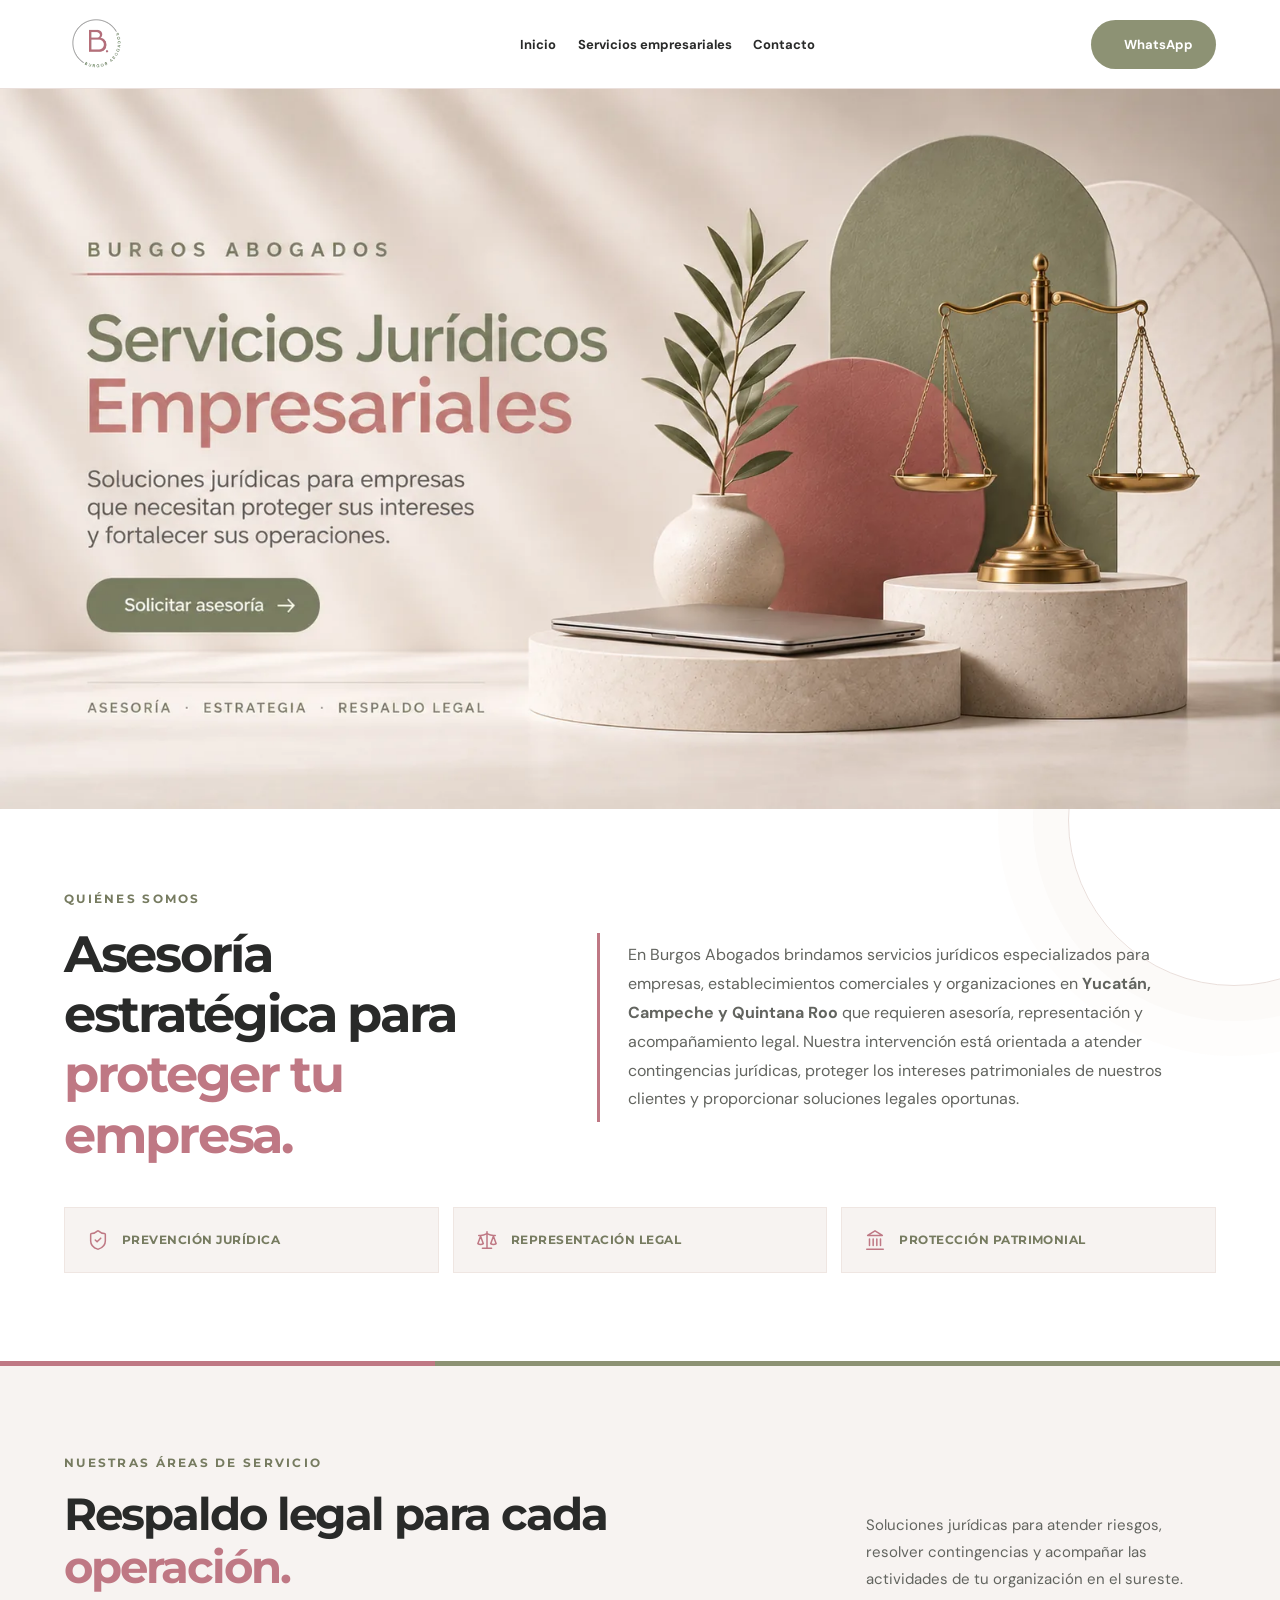
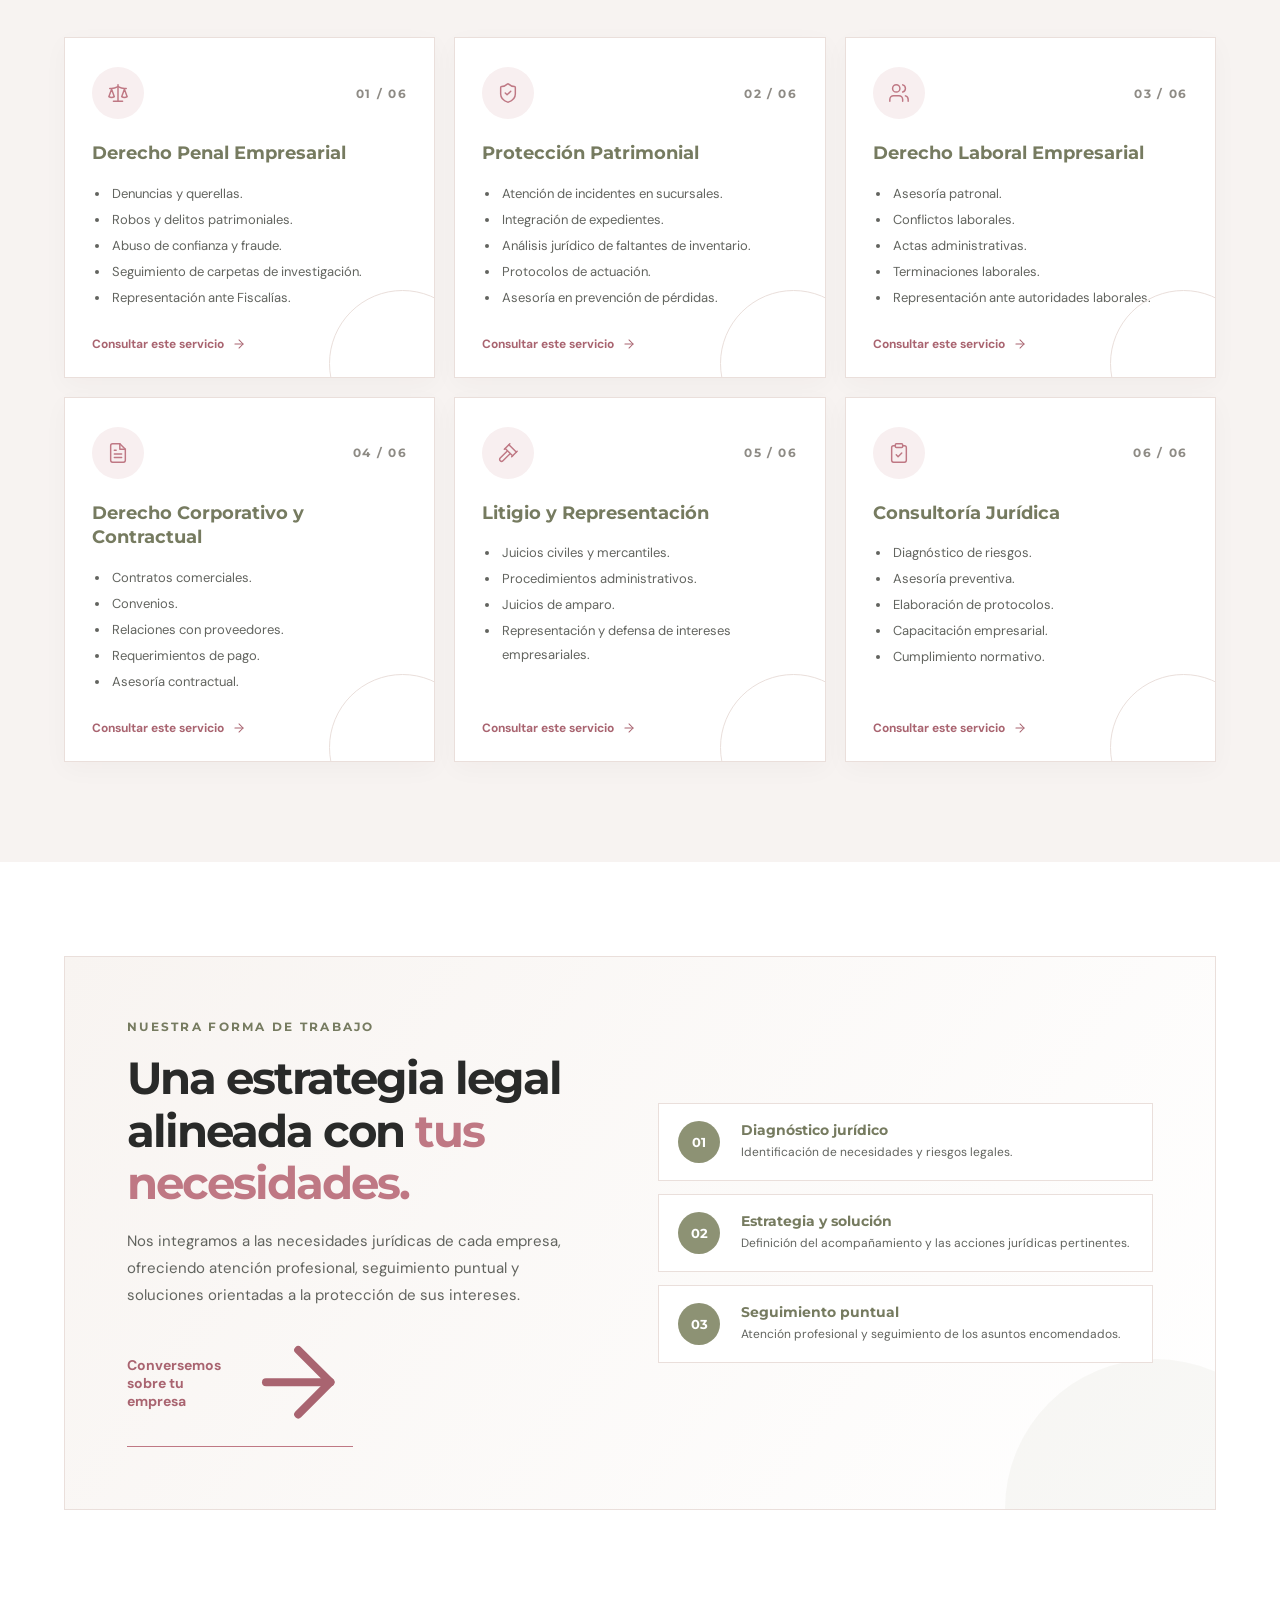
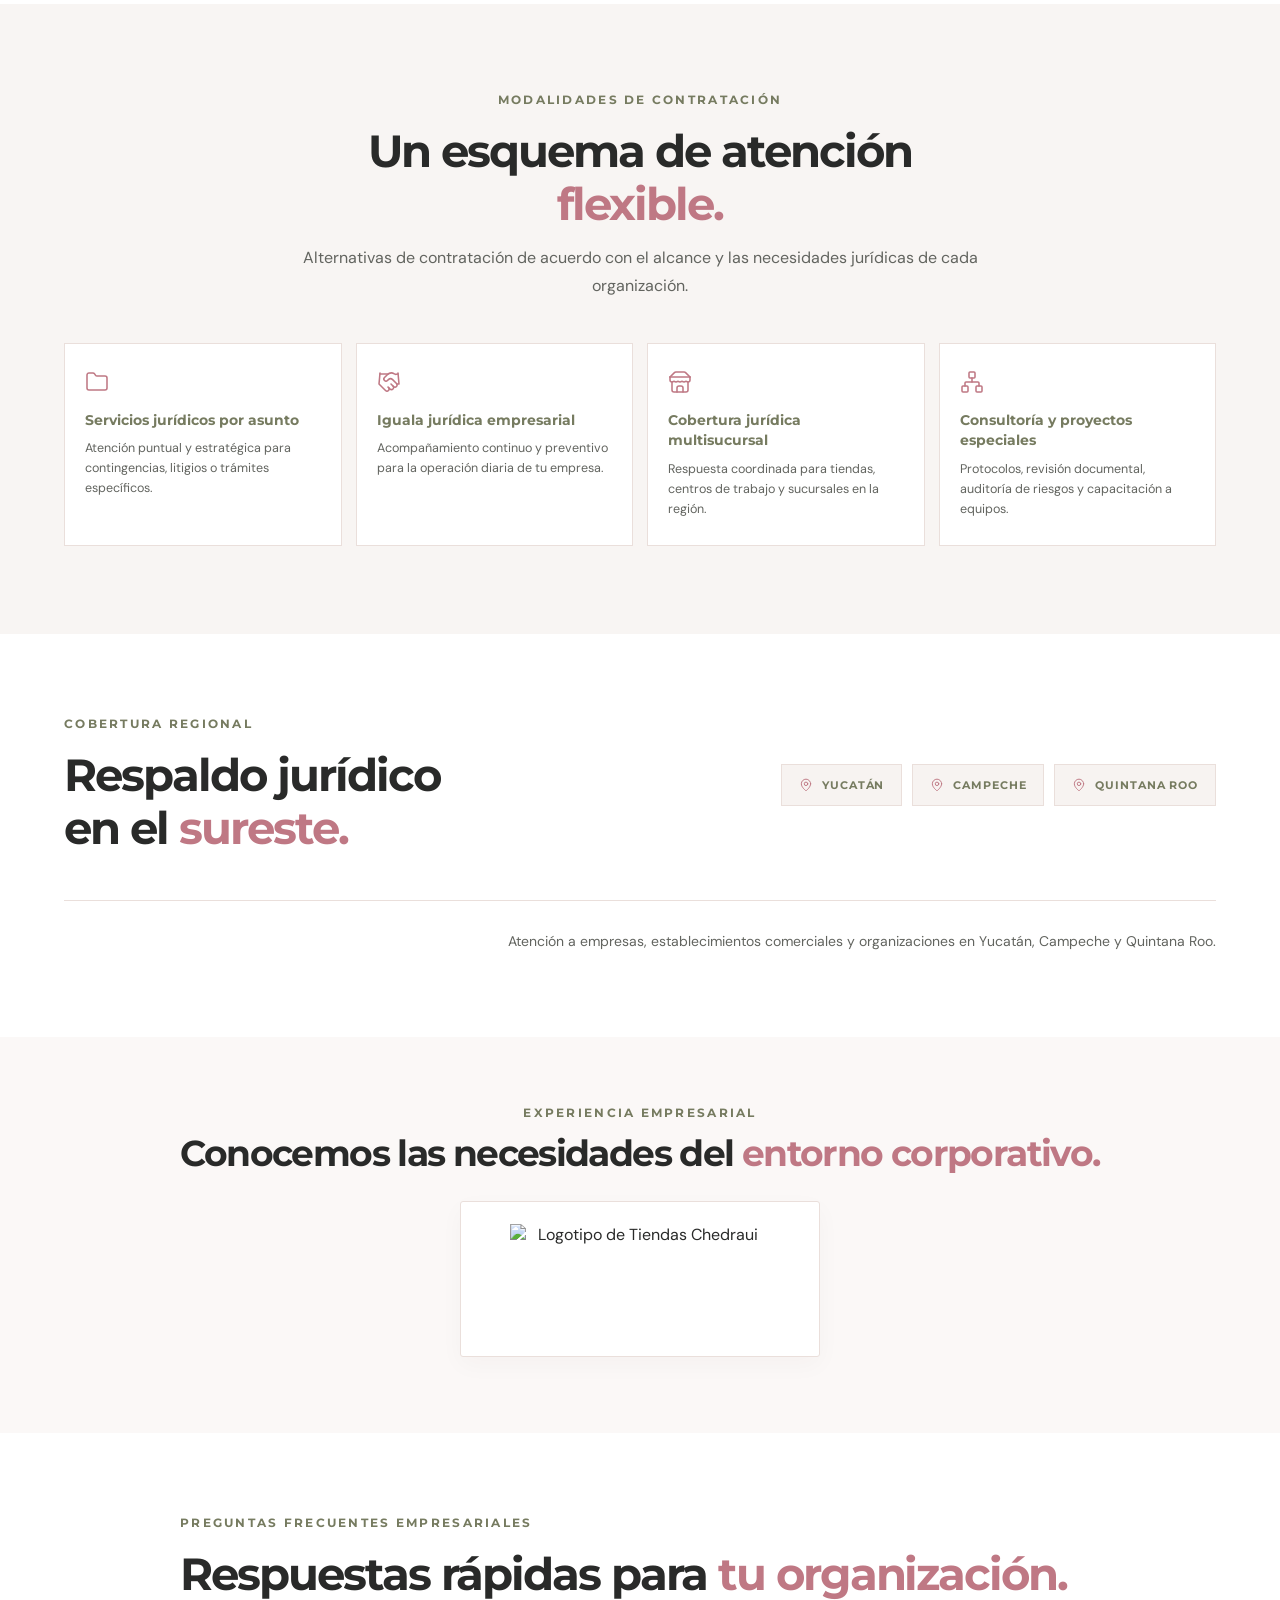
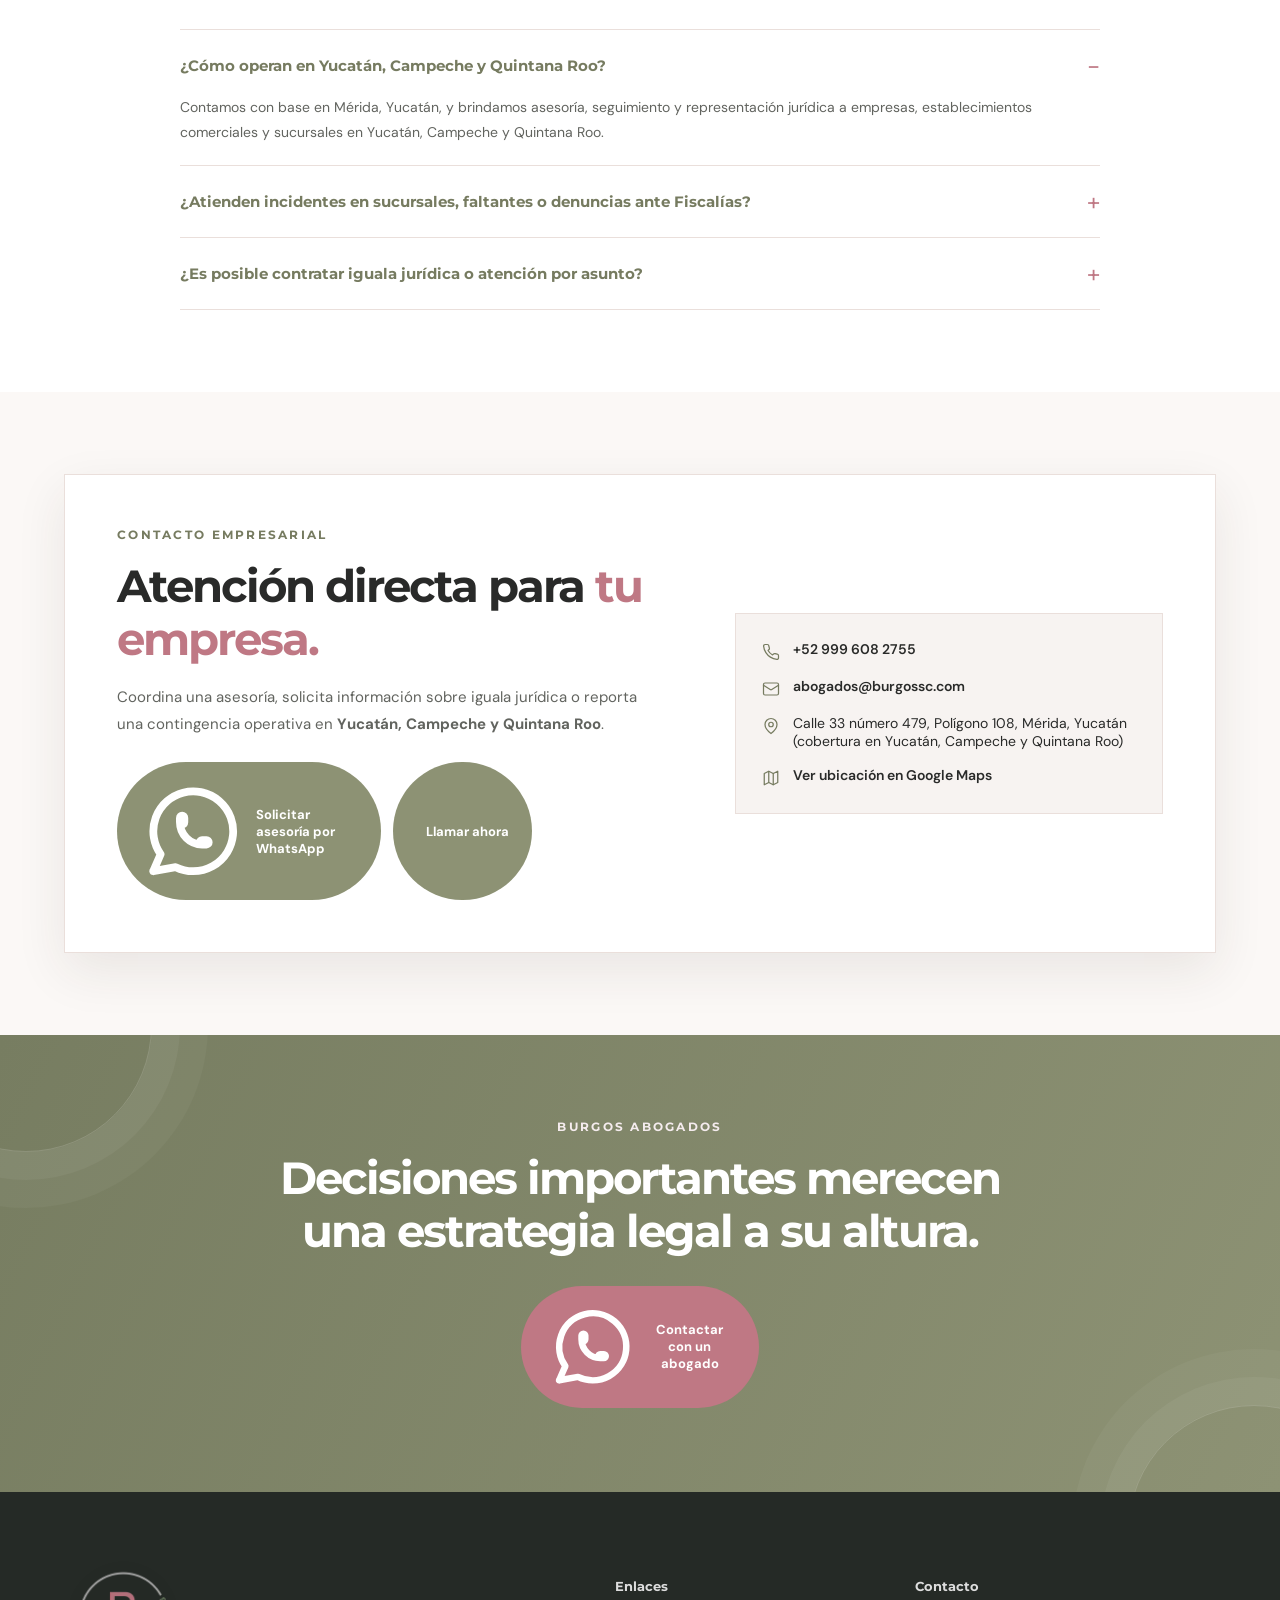
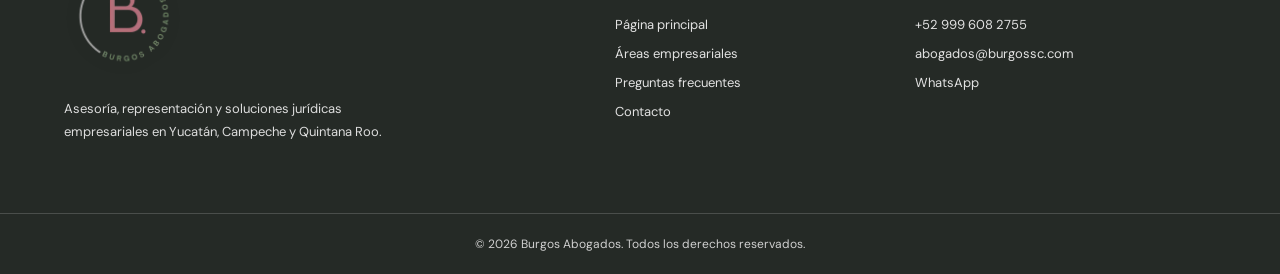
==== commit 4057f229: "Update servicios-empresariales.html" ====
--- a/servicios-empresariales.html
+++ b/servicios-empresariales.html
@@ -23,7 +23,6 @@
   <link rel="preconnect" href="https://fonts.googleapis.com">
   <link rel="preconnect" href="https://fonts.gstatic.com" crossorigin>
   <link href="https://fonts.googleapis.com/css2?family=Montserrat:wght@400;500;600;700;800&family=DM+Sans:wght@400;500;600;700&display=swap" rel="stylesheet">
-  <link rel="stylesheet" href="https://cdnjs.cloudflare.com/ajax/libs/font-awesome/6.5.2/css/all.min.css">
   <link rel="stylesheet" href="style.css">
   <link rel="stylesheet" href="servicios-empresariales.css">
   <script type="application/ld+json">
@@ -102,7 +101,7 @@
     <div class="header-actions">
       <a class="btn-business-mobile" href="index.html">Inicio</a>
       <a class="btn-top" href="https://wa.me/529996082755?text=Hola%2C%20deseo%20informaci%C3%B3n%20sobre%20servicios%20jur%C3%ADdicos%20empresariales%20(Yucat%C3%A1n%2C%20Campeche%20o%20Quintana%20Roo)." target="_blank" rel="noopener">
-        <i class="fa-brands fa-whatsapp" aria-hidden="true"></i><span>WhatsApp</span>
+        <svg class="icon-editorial" viewBox="0 0 24 24" fill="none" stroke="currentColor" stroke-width="1.75" stroke-linecap="round" stroke-linejoin="round" aria-hidden="true"><path d="M3 21l1.65-3.8a9 9 0 1 1 3.4 2.9L3 21"/><path d="M9 10a.5.5 0 0 0 1 0V9a.5.5 0 0 0-1 0v1a5 5 0 0 0 5 5h1a.5.5 0 0 0 0-1h-1a.5.5 0 0 0 0 1"/></svg><span>WhatsApp</span>
       </a>
     </div>
   </div>
@@ -132,9 +131,9 @@
         </div>
       </div>
       <div class="business-pillars">
-        <div class="business-pillar"><i class="fa-solid fa-shield-halved" aria-hidden="true"></i><span>PREVENCIÓN JURÍDICA</span></div>
-        <div class="business-pillar"><i class="fa-solid fa-scale-balanced" aria-hidden="true"></i><span>REPRESENTACIÓN LEGAL</span></div>
-        <div class="business-pillar"><i class="fa-solid fa-building-columns" aria-hidden="true"></i><span>PROTECCIÓN PATRIMONIAL</span></div>
+        <div class="business-pillar"><svg class="icon-editorial" viewBox="0 0 24 24" fill="none" stroke="currentColor" stroke-width="1.65" stroke-linecap="round" stroke-linejoin="round" aria-hidden="true"><path d="M20 13c0 5-3.5 7.5-7.66 8.95a1 1 0 0 1-.67-.01C7.5 20.5 4 18 4 13V6a1 1 0 0 1 1-1c2 0 4.5-1.2 6.24-2.72a1.17 1.17 0 0 1 1.52 0C14.51 3.81 17 5 19 5a1 1 0 0 1 1 1z"/><path d="m9 12 2 2 4-4"/></svg><span>PREVENCIÓN JURÍDICA</span></div>
+        <div class="business-pillar"><svg class="icon-editorial" viewBox="0 0 24 24" fill="none" stroke="currentColor" stroke-width="1.65" stroke-linecap="round" stroke-linejoin="round" aria-hidden="true"><path d="m16 16 3-8 3 8c-.87.65-1.92 1-3 1s-2.13-.35-3-1Z"/><path d="m2 16 3-8 3 8c-.87.65-1.92 1-3 1s-2.13-.35-3-1Z"/><path d="M7 21h10"/><path d="M12 3v18"/><path d="M3 7h2c2 0 5-1 7-2 2 1 5 2 7 2h2"/></svg><span>REPRESENTACIÓN LEGAL</span></div>
+        <div class="business-pillar"><svg class="icon-editorial" viewBox="0 0 24 24" fill="none" stroke="currentColor" stroke-width="1.65" stroke-linecap="round" stroke-linejoin="round" aria-hidden="true"><line x1="3" y1="22" x2="21" y2="22"/><line x1="6" y1="18" x2="6" y2="11"/><line x1="10" y1="18" x2="10" y2="11"/><line x1="14" y1="18" x2="14" y2="11"/><line x1="18" y1="18" x2="18" y2="11"/><polygon points="12 2 20 7 4 7"/></svg><span>PROTECCIÓN PATRIMONIAL</span></div>
       </div>
     </div>
   </section>
@@ -150,7 +149,7 @@
       </div>
       <div class="business-cards">
         <article class="business-card">
-          <div class="business-card-top"><span class="business-card-icon"><i class="fa-solid fa-scale-balanced" aria-hidden="true"></i></span><span class="business-card-number">01 / 06</span></div>
+          <div class="business-card-top"><span class="business-card-icon"><svg class="icon-biz-card" viewBox="0 0 24 24" fill="none" stroke="currentColor" stroke-width="1.6" stroke-linecap="round" stroke-linejoin="round" aria-hidden="true"><path d="m16 16 3-8 3 8c-.87.65-1.92 1-3 1s-2.13-.35-3-1Z"/><path d="m2 16 3-8 3 8c-.87.65-1.92 1-3 1s-2.13-.35-3-1Z"/><path d="M7 21h10"/><path d="M12 3v18"/><path d="M3 7h2c2 0 5-1 7-2 2 1 5 2 7 2h2"/></svg></span><span class="business-card-number">01 / 06</span></div>
           <h3>Derecho Penal Empresarial</h3>
           <ul>
             <li>Denuncias y querellas.</li>
@@ -159,11 +158,11 @@
             <li>Seguimiento de carpetas de investigación.</li>
             <li>Representación ante Fiscalías.</li>
           </ul>
-          <a class="card-contact" href="https://wa.me/529996082755?text=Hola%2C%20deseo%20asesor%C3%ADa%20en%20Derecho%20Penal%20Empresarial.%20Estado%2Fciudad%3A%20" target="_blank" rel="noopener">Consultar este servicio <i class="fa-solid fa-arrow-right" aria-hidden="true"></i></a>
-        </article>
-
-        <article class="business-card">
-          <div class="business-card-top"><span class="business-card-icon"><i class="fa-solid fa-shield-halved" aria-hidden="true"></i></span><span class="business-card-number">02 / 06</span></div>
+          <a class="card-contact" href="https://wa.me/529996082755?text=Hola%2C%20deseo%20asesor%C3%ADa%20en%20Derecho%20Penal%20Empresarial.%20Estado%2Fciudad%3A%20" target="_blank" rel="noopener">Consultar este servicio <svg class="icon-editorial" viewBox="0 0 24 24" fill="none" stroke="currentColor" stroke-width="1.75" stroke-linecap="round" stroke-linejoin="round" aria-hidden="true"><path d="M5 12h14"/><path d="m12 5 7 7-7 7"/></svg></a>
+        </article>
+
+        <article class="business-card">
+          <div class="business-card-top"><span class="business-card-icon"><svg class="icon-biz-card" viewBox="0 0 24 24" fill="none" stroke="currentColor" stroke-width="1.6" stroke-linecap="round" stroke-linejoin="round" aria-hidden="true"><path d="M20 13c0 5-3.5 7.5-7.66 8.95a1 1 0 0 1-.67-.01C7.5 20.5 4 18 4 13V6a1 1 0 0 1 1-1c2 0 4.5-1.2 6.24-2.72a1.17 1.17 0 0 1 1.52 0C14.51 3.81 17 5 19 5a1 1 0 0 1 1 1z"/><path d="m9 12 2 2 4-4"/></svg></span><span class="business-card-number">02 / 06</span></div>
           <h3>Protección Patrimonial</h3>
           <ul>
             <li>Atención de incidentes en sucursales.</li>
@@ -172,11 +171,11 @@
             <li>Protocolos de actuación.</li>
             <li>Asesoría en prevención de pérdidas.</li>
           </ul>
-          <a class="card-contact" href="https://wa.me/529996082755?text=Hola%2C%20deseo%20asesor%C3%ADa%20en%20Protecci%C3%B3n%20Patrimonial%20para%20empresa%2Fsucursal.%20Estado%2Fciudad%3A%20" target="_blank" rel="noopener">Consultar este servicio <i class="fa-solid fa-arrow-right" aria-hidden="true"></i></a>
-        </article>
-
-        <article class="business-card">
-          <div class="business-card-top"><span class="business-card-icon"><i class="fa-solid fa-people-group" aria-hidden="true"></i></span><span class="business-card-number">03 / 06</span></div>
+          <a class="card-contact" href="https://wa.me/529996082755?text=Hola%2C%20deseo%20asesor%C3%ADa%20en%20Protecci%C3%B3n%20Patrimonial%20para%20empresa%2Fsucursal.%20Estado%2Fciudad%3A%20" target="_blank" rel="noopener">Consultar este servicio <svg class="icon-editorial" viewBox="0 0 24 24" fill="none" stroke="currentColor" stroke-width="1.75" stroke-linecap="round" stroke-linejoin="round" aria-hidden="true"><path d="M5 12h14"/><path d="m12 5 7 7-7 7"/></svg></a>
+        </article>
+
+        <article class="business-card">
+          <div class="business-card-top"><span class="business-card-icon"><svg class="icon-biz-card" viewBox="0 0 24 24" fill="none" stroke="currentColor" stroke-width="1.6" stroke-linecap="round" stroke-linejoin="round" aria-hidden="true"><path d="M16 21v-2a4 4 0 0 0-4-4H6a4 4 0 0 0-4 4v2"/><circle cx="9" cy="7" r="4"/><path d="M22 21v-2a4 4 0 0 0-3-3.87"/><path d="M16 3.13a4 4 0 0 1 0 7.75"/></svg></span><span class="business-card-number">03 / 06</span></div>
           <h3>Derecho Laboral Empresarial</h3>
           <ul>
             <li>Asesoría patronal.</li>
@@ -185,11 +184,11 @@
             <li>Terminaciones laborales.</li>
             <li>Representación ante autoridades laborales.</li>
           </ul>
-          <a class="card-contact" href="https://wa.me/529996082755?text=Hola%2C%20deseo%20asesor%C3%ADa%20en%20Derecho%20Laboral%20Empresarial.%20Estado%2Fciudad%3A%20" target="_blank" rel="noopener">Consultar este servicio <i class="fa-solid fa-arrow-right" aria-hidden="true"></i></a>
-        </article>
-
-        <article class="business-card">
-          <div class="business-card-top"><span class="business-card-icon"><i class="fa-solid fa-file-contract" aria-hidden="true"></i></span><span class="business-card-number">04 / 06</span></div>
+          <a class="card-contact" href="https://wa.me/529996082755?text=Hola%2C%20deseo%20asesor%C3%ADa%20en%20Derecho%20Laboral%20Empresarial.%20Estado%2Fciudad%3A%20" target="_blank" rel="noopener">Consultar este servicio <svg class="icon-editorial" viewBox="0 0 24 24" fill="none" stroke="currentColor" stroke-width="1.75" stroke-linecap="round" stroke-linejoin="round" aria-hidden="true"><path d="M5 12h14"/><path d="m12 5 7 7-7 7"/></svg></a>
+        </article>
+
+        <article class="business-card">
+          <div class="business-card-top"><span class="business-card-icon"><svg class="icon-biz-card" viewBox="0 0 24 24" fill="none" stroke="currentColor" stroke-width="1.6" stroke-linecap="round" stroke-linejoin="round" aria-hidden="true"><path d="M14 2H6a2 2 0 0 0-2 2v16a2 2 0 0 0 2 2h12a2 2 0 0 0 2-2V8z"/><polyline points="14 2 14 8 20 8"/><line x1="16" y1="13" x2="8" y2="13"/><line x1="16" y1="17" x2="8" y2="17"/><line x1="10" y1="9" x2="8" y2="9"/></svg></span><span class="business-card-number">04 / 06</span></div>
           <h3>Derecho Corporativo y Contractual</h3>
           <ul>
             <li>Contratos comerciales.</li>
@@ -198,11 +197,11 @@
             <li>Requerimientos de pago.</li>
             <li>Asesoría contractual.</li>
           </ul>
-          <a class="card-contact" href="https://wa.me/529996082755?text=Hola%2C%20deseo%20asesor%C3%ADa%20en%20Derecho%20Corporativo%20y%20Contractual.%20Estado%2Fciudad%3A%20" target="_blank" rel="noopener">Consultar este servicio <i class="fa-solid fa-arrow-right" aria-hidden="true"></i></a>
-        </article>
-
-        <article class="business-card">
-          <div class="business-card-top"><span class="business-card-icon"><i class="fa-solid fa-gavel" aria-hidden="true"></i></span><span class="business-card-number">05 / 06</span></div>
+          <a class="card-contact" href="https://wa.me/529996082755?text=Hola%2C%20deseo%20asesor%C3%ADa%20en%20Derecho%20Corporativo%20y%20Contractual.%20Estado%2Fciudad%3A%20" target="_blank" rel="noopener">Consultar este servicio <svg class="icon-editorial" viewBox="0 0 24 24" fill="none" stroke="currentColor" stroke-width="1.75" stroke-linecap="round" stroke-linejoin="round" aria-hidden="true"><path d="M5 12h14"/><path d="m12 5 7 7-7 7"/></svg></a>
+        </article>
+
+        <article class="business-card">
+          <div class="business-card-top"><span class="business-card-icon"><svg class="icon-biz-card" viewBox="0 0 24 24" fill="none" stroke="currentColor" stroke-width="1.6" stroke-linecap="round" stroke-linejoin="round" aria-hidden="true"><path d="m14 13-7.5 7.5c-.83.83-2.17.83-3 0 0 0 0 0 0 0a2.12 2.12 0 0 1 0-3L11 10"/><path d="m16 16 6-6"/><path d="m8 8 6-6"/><path d="m9 7 8 8"/><path d="m21 11-8-8"/></svg></span><span class="business-card-number">05 / 06</span></div>
           <h3>Litigio y Representación</h3>
           <ul>
             <li>Juicios civiles y mercantiles.</li>
@@ -210,11 +209,11 @@
             <li>Juicios de amparo.</li>
             <li>Representación y defensa de intereses empresariales.</li>
           </ul>
-          <a class="card-contact" href="https://wa.me/529996082755?text=Hola%2C%20deseo%20asesor%C3%ADa%20en%20Litigio%20y%20Representaci%C3%B3n.%20Estado%2Fciudad%3A%20" target="_blank" rel="noopener">Consultar este servicio <i class="fa-solid fa-arrow-right" aria-hidden="true"></i></a>
-        </article>
-
-        <article class="business-card">
-          <div class="business-card-top"><span class="business-card-icon"><i class="fa-solid fa-clipboard-check" aria-hidden="true"></i></span><span class="business-card-number">06 / 06</span></div>
+          <a class="card-contact" href="https://wa.me/529996082755?text=Hola%2C%20deseo%20asesor%C3%ADa%20en%20Litigio%20y%20Representaci%C3%B3n.%20Estado%2Fciudad%3A%20" target="_blank" rel="noopener">Consultar este servicio <svg class="icon-editorial" viewBox="0 0 24 24" fill="none" stroke="currentColor" stroke-width="1.75" stroke-linecap="round" stroke-linejoin="round" aria-hidden="true"><path d="M5 12h14"/><path d="m12 5 7 7-7 7"/></svg></a>
+        </article>
+
+        <article class="business-card">
+          <div class="business-card-top"><span class="business-card-icon"><svg class="icon-biz-card" viewBox="0 0 24 24" fill="none" stroke="currentColor" stroke-width="1.6" stroke-linecap="round" stroke-linejoin="round" aria-hidden="true"><rect width="8" height="4" x="8" y="2" rx="1" ry="1"/><path d="M16 4h2a2 2 0 0 1 2 2v14a2 2 0 0 1-2 2H6a2 2 0 0 1-2-2V6a2 2 0 0 1 2-2h2"/><path d="m9 14 2 2 4-4"/></svg></span><span class="business-card-number">06 / 06</span></div>
           <h3>Consultoría Jurídica</h3>
           <ul>
             <li>Diagnóstico de riesgos.</li>
@@ -223,7 +222,7 @@
             <li>Capacitación empresarial.</li>
             <li>Cumplimiento normativo.</li>
           </ul>
-          <a class="card-contact" href="https://wa.me/529996082755?text=Hola%2C%20deseo%20asesor%C3%ADa%20en%20Consultor%C3%ADa%20Jur%C3%ADdica.%20Estado%2Fciudad%3A%20" target="_blank" rel="noopener">Consultar este servicio <i class="fa-solid fa-arrow-right" aria-hidden="true"></i></a>
+          <a class="card-contact" href="https://wa.me/529996082755?text=Hola%2C%20deseo%20asesor%C3%ADa%20en%20Consultor%C3%ADa%20Jur%C3%ADdica.%20Estado%2Fciudad%3A%20" target="_blank" rel="noopener">Consultar este servicio <svg class="icon-editorial" viewBox="0 0 24 24" fill="none" stroke="currentColor" stroke-width="1.75" stroke-linecap="round" stroke-linejoin="round" aria-hidden="true"><path d="M5 12h14"/><path d="m12 5 7 7-7 7"/></svg></a>
         </article>
       </div>
     </div>
@@ -236,7 +235,7 @@
           <span class="eyebrow">NUESTRA FORMA DE TRABAJO</span>
           <h2>Una estrategia legal alineada con <em>tus necesidades.</em></h2>
           <p>Nos integramos a las necesidades jurídicas de cada empresa, ofreciendo atención profesional, seguimiento puntual y soluciones orientadas a la protección de sus intereses.</p>
-          <a class="text-link" href="https://wa.me/529996082755?text=Hola%2C%20deseo%20conocer%20la%20propuesta%20de%20servicios%20empresariales%20de%20Burgos%20Abogados." target="_blank" rel="noopener">Conversemos sobre tu empresa <i class="fa-solid fa-arrow-right" aria-hidden="true"></i></a>
+          <a class="text-link" href="https://wa.me/529996082755?text=Hola%2C%20deseo%20conocer%20la%20propuesta%20de%20servicios%20empresariales%20de%20Burgos%20Abogados." target="_blank" rel="noopener">Conversemos sobre tu empresa <svg class="icon-editorial" viewBox="0 0 24 24" fill="none" stroke="currentColor" stroke-width="1.75" stroke-linecap="round" stroke-linejoin="round" aria-hidden="true"><path d="M5 12h14"/><path d="m12 5 7 7-7 7"/></svg></a>
         </div>
         <div class="business-steps">
           <div class="business-step"><span class="step-no">01</span><div><h3>Diagnóstico jurídico</h3><p>Identificación de necesidades y riesgos legales.</p></div></div>
@@ -255,10 +254,10 @@
         <p>Alternativas de contratación de acuerdo con el alcance y las necesidades jurídicas de cada organización.</p>
       </div>
       <div class="business-mode-grid">
-        <article class="business-mode"><i class="fa-solid fa-folder-open" aria-hidden="true"></i><h3>Servicios jurídicos por asunto</h3><p>Atención puntual y estratégica para contingencias, litigios o trámites específicos.</p></article>
-        <article class="business-mode"><i class="fa-solid fa-handshake" aria-hidden="true"></i><h3>Iguala jurídica empresarial</h3><p>Acompañamiento continuo y preventivo para la operación diaria de tu empresa.</p></article>
-        <article class="business-mode"><i class="fa-solid fa-shop" aria-hidden="true"></i><h3>Cobertura jurídica multisucursal</h3><p>Respuesta coordinada para tiendas, centros de trabajo y sucursales en la región.</p></article>
-        <article class="business-mode"><i class="fa-solid fa-diagram-project" aria-hidden="true"></i><h3>Consultoría y proyectos especiales</h3><p>Protocolos, revisión documental, auditoría de riesgos y capacitación a equipos.</p></article>
+        <article class="business-mode"><svg class="icon-biz-mode" viewBox="0 0 24 24" fill="none" stroke="currentColor" stroke-width="1.55" stroke-linecap="round" stroke-linejoin="round" aria-hidden="true"><path d="M20 20a2 2 0 0 0 2-2V8a2 2 0 0 0-2-2h-7.9a2 2 0 0 1-1.69-.9L9.6 3.9A2 2 0 0 0 7.93 3H4a2 2 0 0 0-2 2v13a2 2 0 0 0 2 2Z"/></svg><h3>Servicios jurídicos por asunto</h3><p>Atención puntual y estratégica para contingencias, litigios o trámites específicos.</p></article>
+        <article class="business-mode"><svg class="icon-biz-mode" viewBox="0 0 24 24" fill="none" stroke="currentColor" stroke-width="1.55" stroke-linecap="round" stroke-linejoin="round" aria-hidden="true"><path d="m11 17 2 2a1 1 0 1 0 3-3"/><path d="m14 14 2.5 2.5a1 1 0 1 0 3-3l-3.88-3.88a3 3 0 0 0-4.24 0l-.88.88a1 1 0 1 1-3-3l2.81-2.81a5.79 5.79 0 0 1 7.06-.87l.47.28a2 2 0 0 0 1.42.25L21 4"/><path d="m21 3 1 11h-2"/><path d="M3 3 2 14l6.5 6.5a1 1 0 1 0 3-3"/><path d="M3 4h8"/></svg><h3>Iguala jurídica empresarial</h3><p>Acompañamiento continuo y preventivo para la operación diaria de tu empresa.</p></article>
+        <article class="business-mode"><svg class="icon-biz-mode" viewBox="0 0 24 24" fill="none" stroke="currentColor" stroke-width="1.55" stroke-linecap="round" stroke-linejoin="round" aria-hidden="true"><path d="m2 7 4.41-4.41A2 2 0 0 1 7.83 2h8.34a2 2 0 0 1 1.42.59L22 7"/><path d="M4 12v8a2 2 0 0 0 2 2h12a2 2 0 0 0 2-2v-8"/><path d="M15 22v-4a2 2 0 0 0-2-2h-2a2 2 0 0 0-2 2v4"/><path d="M2 7h20"/><path d="M22 7v3a2 2 0 0 1-2 2a2.7 2.7 0 0 1-1.59-.63.7.7 0 0 0-.82 0A2.7 2.7 0 0 1 16 12a2.7 2.7 0 0 1-1.59-.63.7.7 0 0 0-.82 0A2.7 2.7 0 0 1 12 12a2.7 2.7 0 0 1-1.59-.63.7.7 0 0 0-.82 0A2.7 2.7 0 0 1 8 12a2.7 2.7 0 0 1-1.59-.63.7.7 0 0 0-.82 0A2.7 2.7 0 0 1 4 12a2 2 0 0 1-2-2V7"/></svg><h3>Cobertura jurídica multisucursal</h3><p>Respuesta coordinada para tiendas, centros de trabajo y sucursales en la región.</p></article>
+        <article class="business-mode"><svg class="icon-biz-mode" viewBox="0 0 24 24" fill="none" stroke="currentColor" stroke-width="1.55" stroke-linecap="round" stroke-linejoin="round" aria-hidden="true"><rect x="16" y="16" width="6" height="6" rx="1"/><rect x="2" y="16" width="6" height="6" rx="1"/><rect x="9" y="2" width="6" height="6" rx="1"/><path d="M5 16v-3a1 1 0 0 1 1-1h12a1 1 0 0 1 1 1v3"/><path d="M12 12V8"/></svg><h3>Consultoría y proyectos especiales</h3><p>Protocolos, revisión documental, auditoría de riesgos y capacitación a equipos.</p></article>
       </div>
     </div>
   </section>
@@ -271,9 +270,9 @@
           <h2>Respaldo jurídico en el <em>sureste.</em></h2>
         </div>
         <div class="business-regions">
-          <span class="business-region"><i class="fa-solid fa-location-dot" aria-hidden="true"></i> YUCATÁN</span>
-          <span class="business-region"><i class="fa-solid fa-location-dot" aria-hidden="true"></i> CAMPECHE</span>
-          <span class="business-region"><i class="fa-solid fa-location-dot" aria-hidden="true"></i> QUINTANA ROO</span>
+          <span class="business-region"><svg class="icon-editorial" viewBox="0 0 24 24" fill="none" stroke="currentColor" stroke-width="1.65" stroke-linecap="round" stroke-linejoin="round" aria-hidden="true"><path d="M20 10c0 6-8 12-8 12s-8-6-8-12a8 8 0 0 1 16 0Z"/><circle cx="12" cy="10" r="3"/></svg> YUCATÁN</span>
+          <span class="business-region"><svg class="icon-editorial" viewBox="0 0 24 24" fill="none" stroke="currentColor" stroke-width="1.65" stroke-linecap="round" stroke-linejoin="round" aria-hidden="true"><path d="M20 10c0 6-8 12-8 12s-8-6-8-12a8 8 0 0 1 16 0Z"/><circle cx="12" cy="10" r="3"/></svg> CAMPECHE</span>
+          <span class="business-region"><svg class="icon-editorial" viewBox="0 0 24 24" fill="none" stroke="currentColor" stroke-width="1.65" stroke-linecap="round" stroke-linejoin="round" aria-hidden="true"><path d="M20 10c0 6-8 12-8 12s-8-6-8-12a8 8 0 0 1 16 0Z"/><circle cx="12" cy="10" r="3"/></svg> QUINTANA ROO</span>
         </div>
       </div>
       <p class="business-coverage-note">Atención a empresas, establecimientos comerciales y organizaciones en Yucatán, Campeche y Quintana Roo.</p>
@@ -326,28 +325,28 @@
           <p>Coordina una asesoría, solicita información sobre iguala jurídica o reporta una contingencia operativa en <strong>Yucatán, Campeche y Quintana Roo</strong>.</p>
           <div class="business-contact-actions">
             <a class="btn-primary" href="https://wa.me/529996082755?text=Hola%2C%20deseo%20contactar%20a%20Burgos%20Abogados%20sobre%20servicios%20empresariales.%20Estado%2Fciudad%3A%20" target="_blank" rel="noopener">
-              <i class="fa-brands fa-whatsapp" aria-hidden="true"></i> Solicitar asesoría por WhatsApp
+              <svg class="icon-editorial" viewBox="0 0 24 24" fill="none" stroke="currentColor" stroke-width="1.75" stroke-linecap="round" stroke-linejoin="round" aria-hidden="true"><path d="M3 21l1.65-3.8a9 9 0 1 1 3.4 2.9L3 21"/><path d="M9 10a.5.5 0 0 0 1 0V9a.5.5 0 0 0-1 0v1a5 5 0 0 0 5 5h1a.5.5 0 0 0 0-1h-1a.5.5 0 0 0 0 1"/></svg> Solicitar asesoría por WhatsApp
             </a>
             <a class="btn-top" href="tel:+529996082755">
-              <i class="fa-solid fa-phone" aria-hidden="true"></i> Llamar ahora
+              <svg class="icon-editorial" viewBox="0 0 24 24" fill="none" stroke="currentColor" stroke-width="1.65" stroke-linecap="round" stroke-linejoin="round" aria-hidden="true"><path d="M22 16.92v3a2 2 0 0 1-2.18 2 19.79 19.79 0 0 1-8.63-3.07 19.5 19.5 0 0 1-6-6 19.79 19.79 0 0 1-3.07-8.67A2 2 0 0 1 4.11 2h3a2 2 0 0 1 2 1.72 12.84 12.84 0 0 0 .7 2.81 2 2 0 0 1-.45 2.11L8.09 9.91a16 16 0 0 0 6 6l1.27-1.27a2 2 0 0 1 2.11-.45 12.84 12.84 0 0 0 2.81.7A2 2 0 0 1 22 16.92z"/></svg> Llamar ahora
             </a>
           </div>
         </div>
         <div class="business-contact-meta">
           <div class="business-contact-item">
-            <i class="fa-solid fa-phone" aria-hidden="true"></i>
+            <svg class="icon-editorial" viewBox="0 0 24 24" fill="none" stroke="currentColor" stroke-width="1.65" stroke-linecap="round" stroke-linejoin="round" aria-hidden="true"><path d="M22 16.92v3a2 2 0 0 1-2.18 2 19.79 19.79 0 0 1-8.63-3.07 19.5 19.5 0 0 1-6-6 19.79 19.79 0 0 1-3.07-8.67A2 2 0 0 1 4.11 2h3a2 2 0 0 1 2 1.72 12.84 12.84 0 0 0 .7 2.81 2 2 0 0 1-.45 2.11L8.09 9.91a16 16 0 0 0 6 6l1.27-1.27a2 2 0 0 1 2.11-.45 12.84 12.84 0 0 0 2.81.7A2 2 0 0 1 22 16.92z"/></svg>
             <a href="tel:+529996082755">+52 999 608 2755</a>
           </div>
           <div class="business-contact-item">
-            <i class="fa-solid fa-envelope" aria-hidden="true"></i>
+            <svg class="icon-editorial" viewBox="0 0 24 24" fill="none" stroke="currentColor" stroke-width="1.65" stroke-linecap="round" stroke-linejoin="round" aria-hidden="true"><rect width="20" height="16" x="2" y="4" rx="2"/><path d="m22 7-8.97 5.7a1.94 1.94 0 0 1-2.06 0L2 7"/></svg>
             <a href="mailto:abogados@burgossc.com">abogados@burgossc.com</a>
           </div>
           <div class="business-contact-item">
-            <i class="fa-solid fa-location-dot" aria-hidden="true"></i>
+            <svg class="icon-editorial" viewBox="0 0 24 24" fill="none" stroke="currentColor" stroke-width="1.65" stroke-linecap="round" stroke-linejoin="round" aria-hidden="true"><path d="M20 10c0 6-8 12-8 12s-8-6-8-12a8 8 0 0 1 16 0Z"/><circle cx="12" cy="10" r="3"/></svg>
             <span>Calle 33 número 479, Polígono 108, Mérida, Yucatán (cobertura en Yucatán, Campeche y Quintana Roo)</span>
           </div>
           <div class="business-contact-item">
-            <i class="fa-solid fa-map-location-dot" aria-hidden="true"></i>
+            <svg class="icon-editorial" viewBox="0 0 24 24" fill="none" stroke="currentColor" stroke-width="1.65" stroke-linecap="round" stroke-linejoin="round" aria-hidden="true"><polygon points="3 6 9 3 15 6 21 3 21 18 15 21 9 18 3 21"/><line x1="9" y1="3" x2="9" y2="18"/><line x1="15" y1="6" x2="15" y2="21"/></svg>
             <a href="https://maps.app.goo.gl/DdyHghq43ByRAUCg8?g_st=iw" target="_blank" rel="noopener">Ver ubicación en Google Maps</a>
           </div>
         </div>
@@ -360,7 +359,7 @@
       <span class="eyebrow">BURGOS ABOGADOS</span>
       <h2>Decisiones importantes merecen una estrategia legal a su altura.</h2>
       <a class="btn-primary" href="https://wa.me/529996082755?text=Hola%2C%20deseo%20contactar%20a%20un%20abogado%20sobre%20servicios%20jur%C3%ADdicos%20empresariales." target="_blank" rel="noopener">
-        <i class="fa-brands fa-whatsapp" aria-hidden="true"></i> Contactar con un abogado
+        <svg class="icon-editorial" viewBox="0 0 24 24" fill="none" stroke="currentColor" stroke-width="1.75" stroke-linecap="round" stroke-linejoin="round" aria-hidden="true"><path d="M3 21l1.65-3.8a9 9 0 1 1 3.4 2.9L3 21"/><path d="M9 10a.5.5 0 0 0 1 0V9a.5.5 0 0 0-1 0v1a5 5 0 0 0 5 5h1a.5.5 0 0 0 0-1h-1a.5.5 0 0 0 0 1"/></svg> Contactar con un abogado
       </a>
     </div>
   </section>
@@ -394,3 +393,4 @@
 <script src="script.js" defer></script>
 </body>
 </html>
+
--- a/style.css
+++ b/style.css
@@ -58,12 +58,12 @@
 .section-head h2{max-width:650px;margin:0}
 .section-head>p{max-width:350px;color:var(--muted);margin:0}
 .cards{display:grid;grid-template-columns:repeat(4,minmax(0,1fr));gap:16px}
-.service-card{min-width:0;min-height:290px;display:flex;flex-direction:column;align-items:flex-start;padding:29px 23px;background:#fff;border:1px solid var(--border);transition:transform .2s,box-shadow .2s}
+.service-card{min-width:0;min-height:310px;display:flex;flex-direction:column;align-items:flex-start;padding:29px 23px;background:#fff;border:1px solid var(--border);transition:transform .2s,box-shadow .2s}
 .service-card:hover{transform:translateY(-5px);box-shadow:var(--shadow)}
 .service-card .number{align-self:flex-end;color:#7e807a;font:700 11px Montserrat,sans-serif}
 .service-card>i{font-size:27px;color:var(--rose);margin:8px 0 20px}
 .service-card h3{font-size:16px;line-height:1.35;color:var(--green-dark);margin-bottom:11px}
-.service-card p{font-size:13px;line-height:1.7;color:var(--muted);margin-bottom:20px}
+.service-card p{font-size:13px;line-height:1.68;color:var(--muted);margin-bottom:20px}
 .service-card button{margin-top:auto;padding:0;border:0;background:none;color:var(--rose-dark);font-size:12px;font-weight:700;text-align:left}
 .service-card button i{margin-left:7px;transition:transform .2s}
 .service-card button:hover i{transform:translateX(4px)}
--- a/servicios-empresariales.css
+++ b/servicios-empresariales.css
@@ -161,3 +161,13 @@
   .business-step{grid-template-columns:42px 1fr;padding:14px}
   .business-step .step-no{width:38px;height:38px}
 }
+
+
+/* Iconos SVG editoriales de trazo fino */
+.business-pillar .icon-editorial{width:22px;height:22px;color:var(--rose);flex:none}
+.business-card-icon .icon-biz-card{width:22px;height:22px;color:var(--rose);flex:none}
+.business-card .card-contact .icon-editorial{width:14px;height:14px;transition:transform .2s}
+.business-card .card-contact:hover .icon-editorial{transform:translateX(4px)}
+.business-mode .icon-biz-mode{display:block;width:24px;height:24px;color:var(--rose);margin-bottom:16px;flex:none}
+.business-region .icon-editorial{width:14px;height:14px;color:var(--rose)}
+.business-contact-item .icon-editorial{width:18px;height:18px;color:var(--green-dark);margin-top:3px;flex:none}
